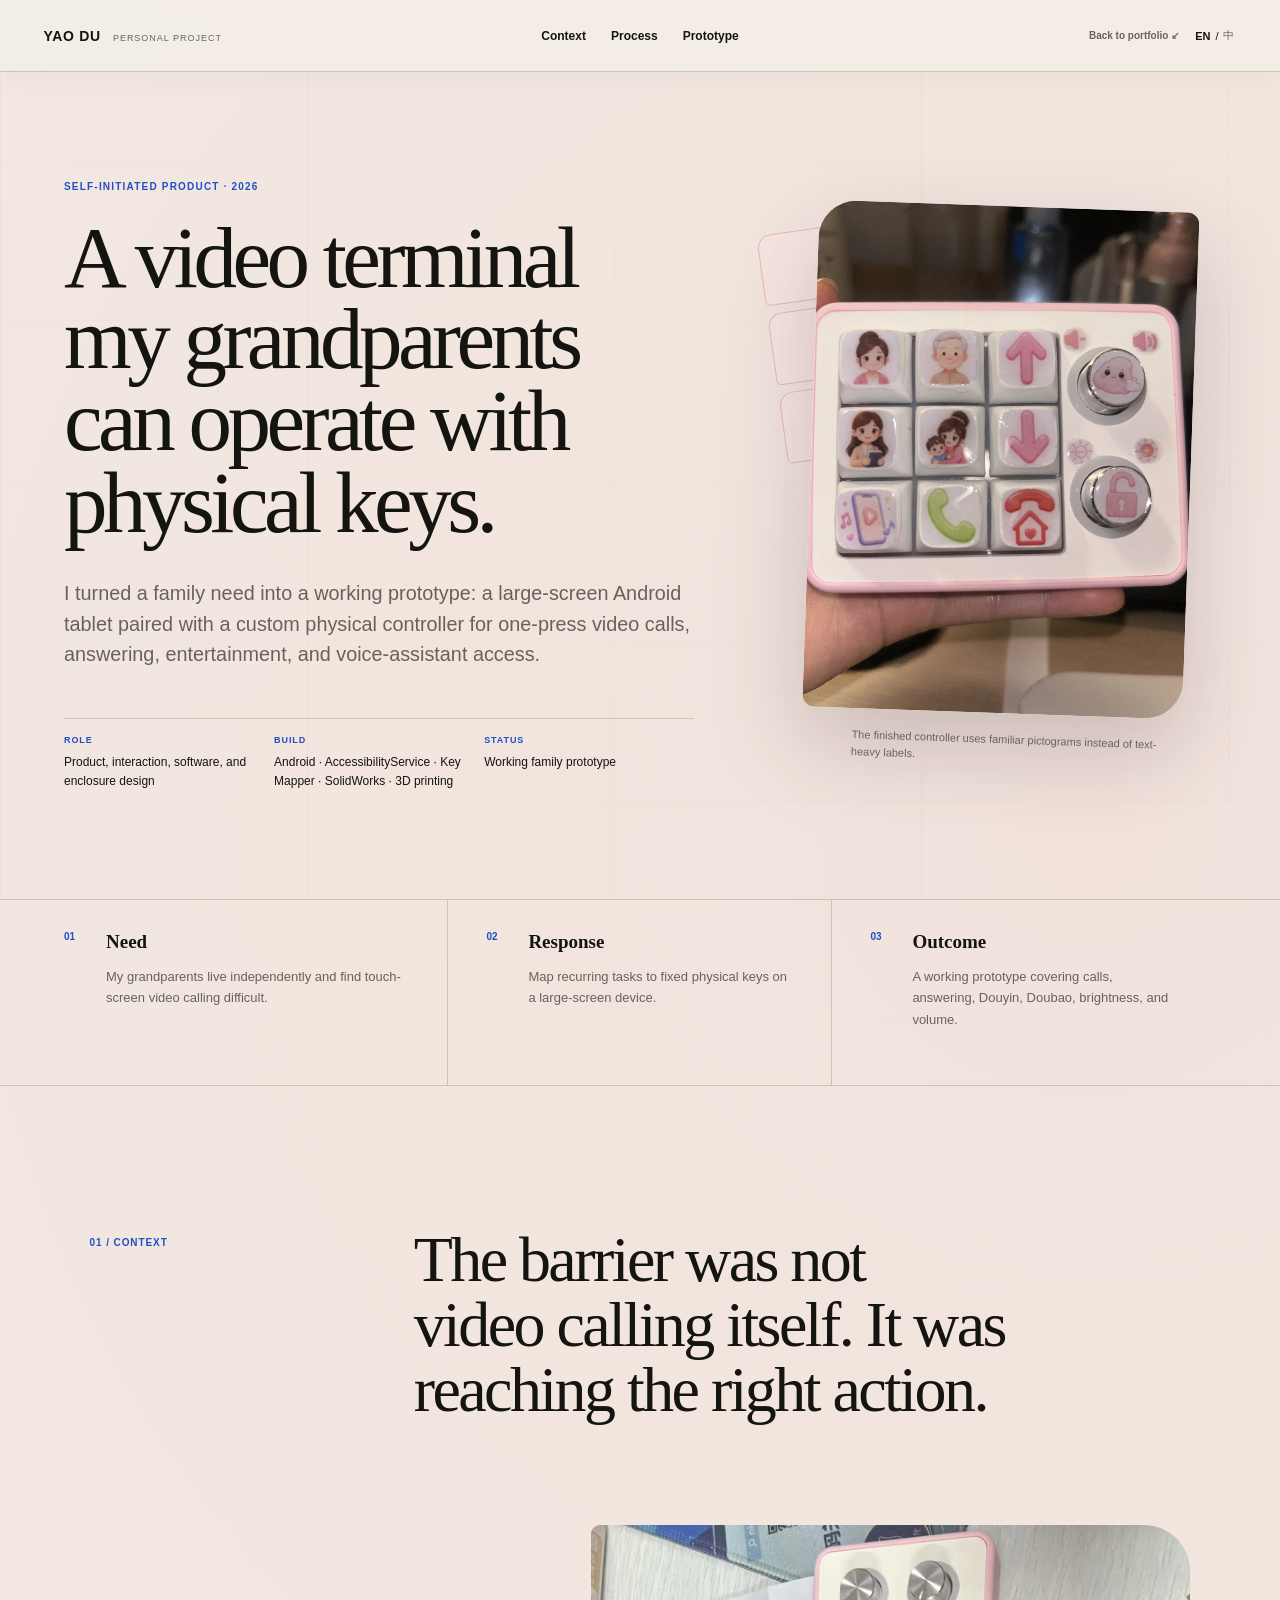
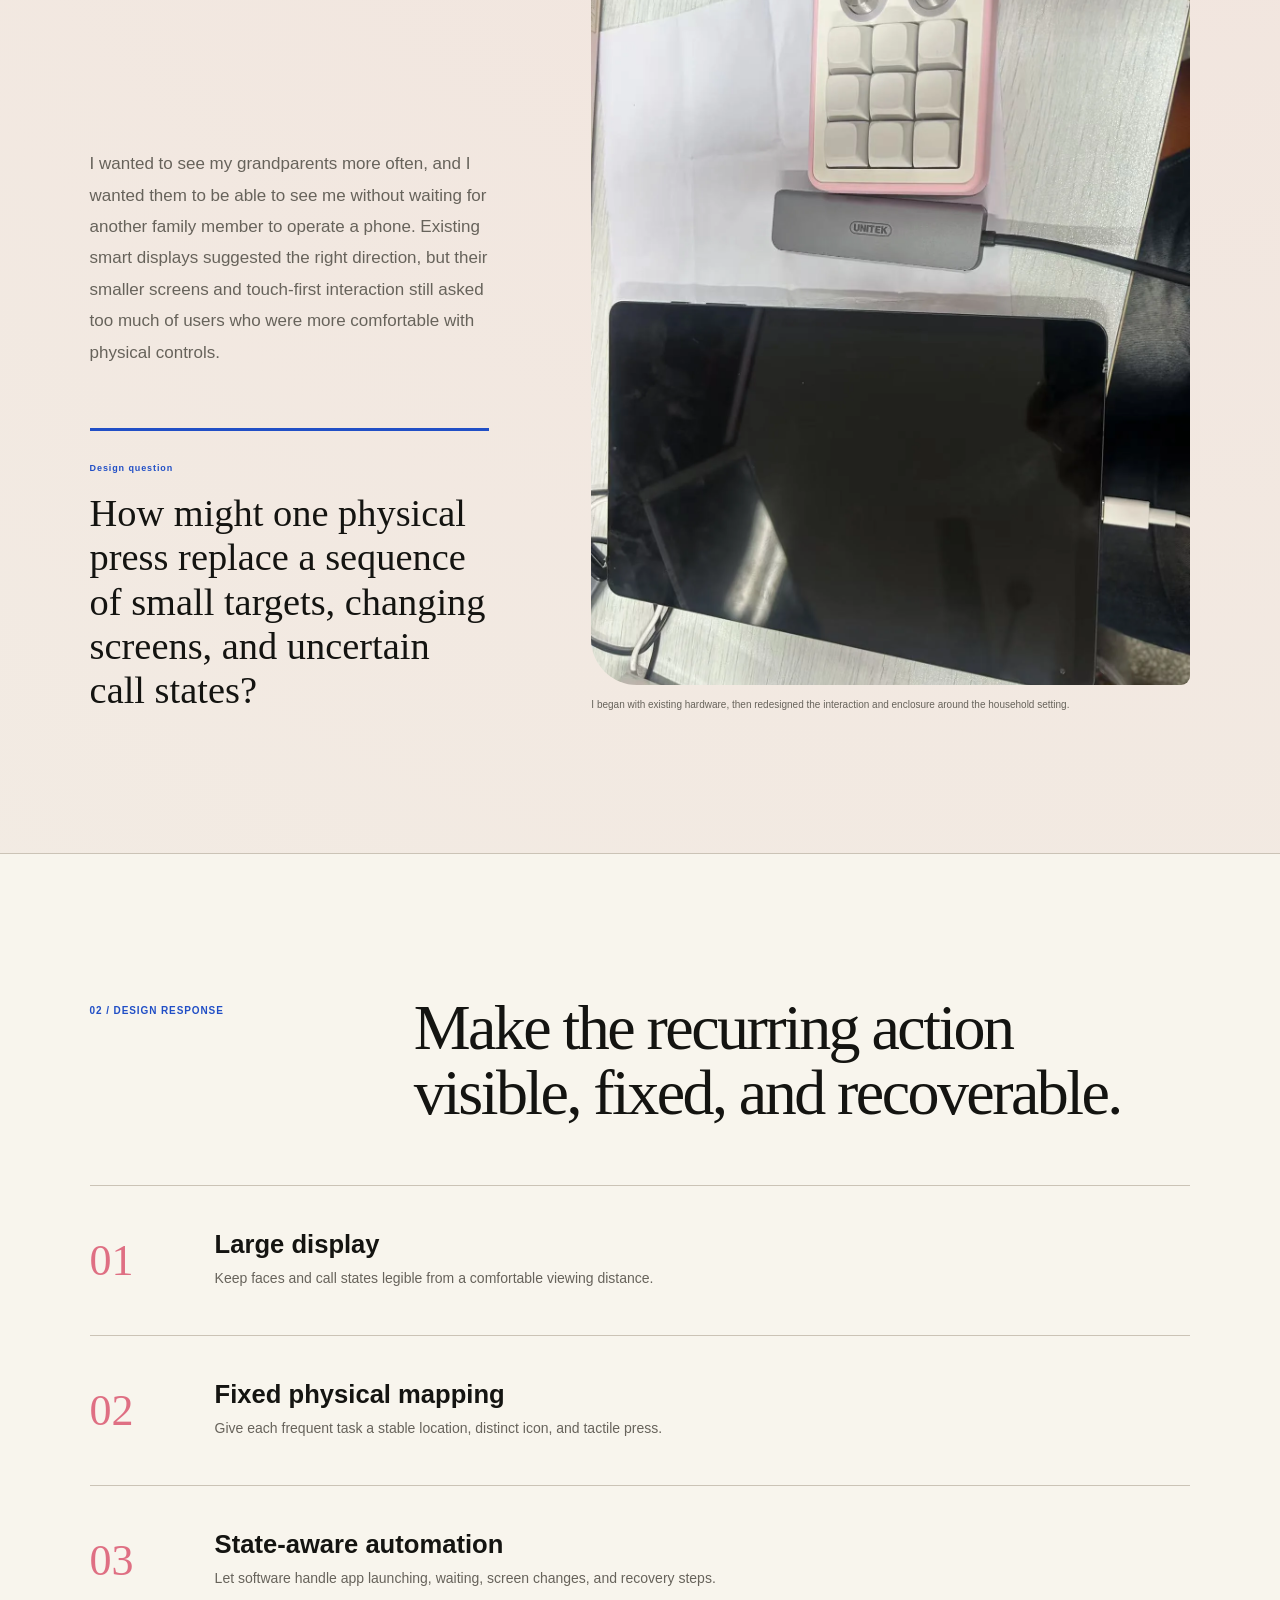
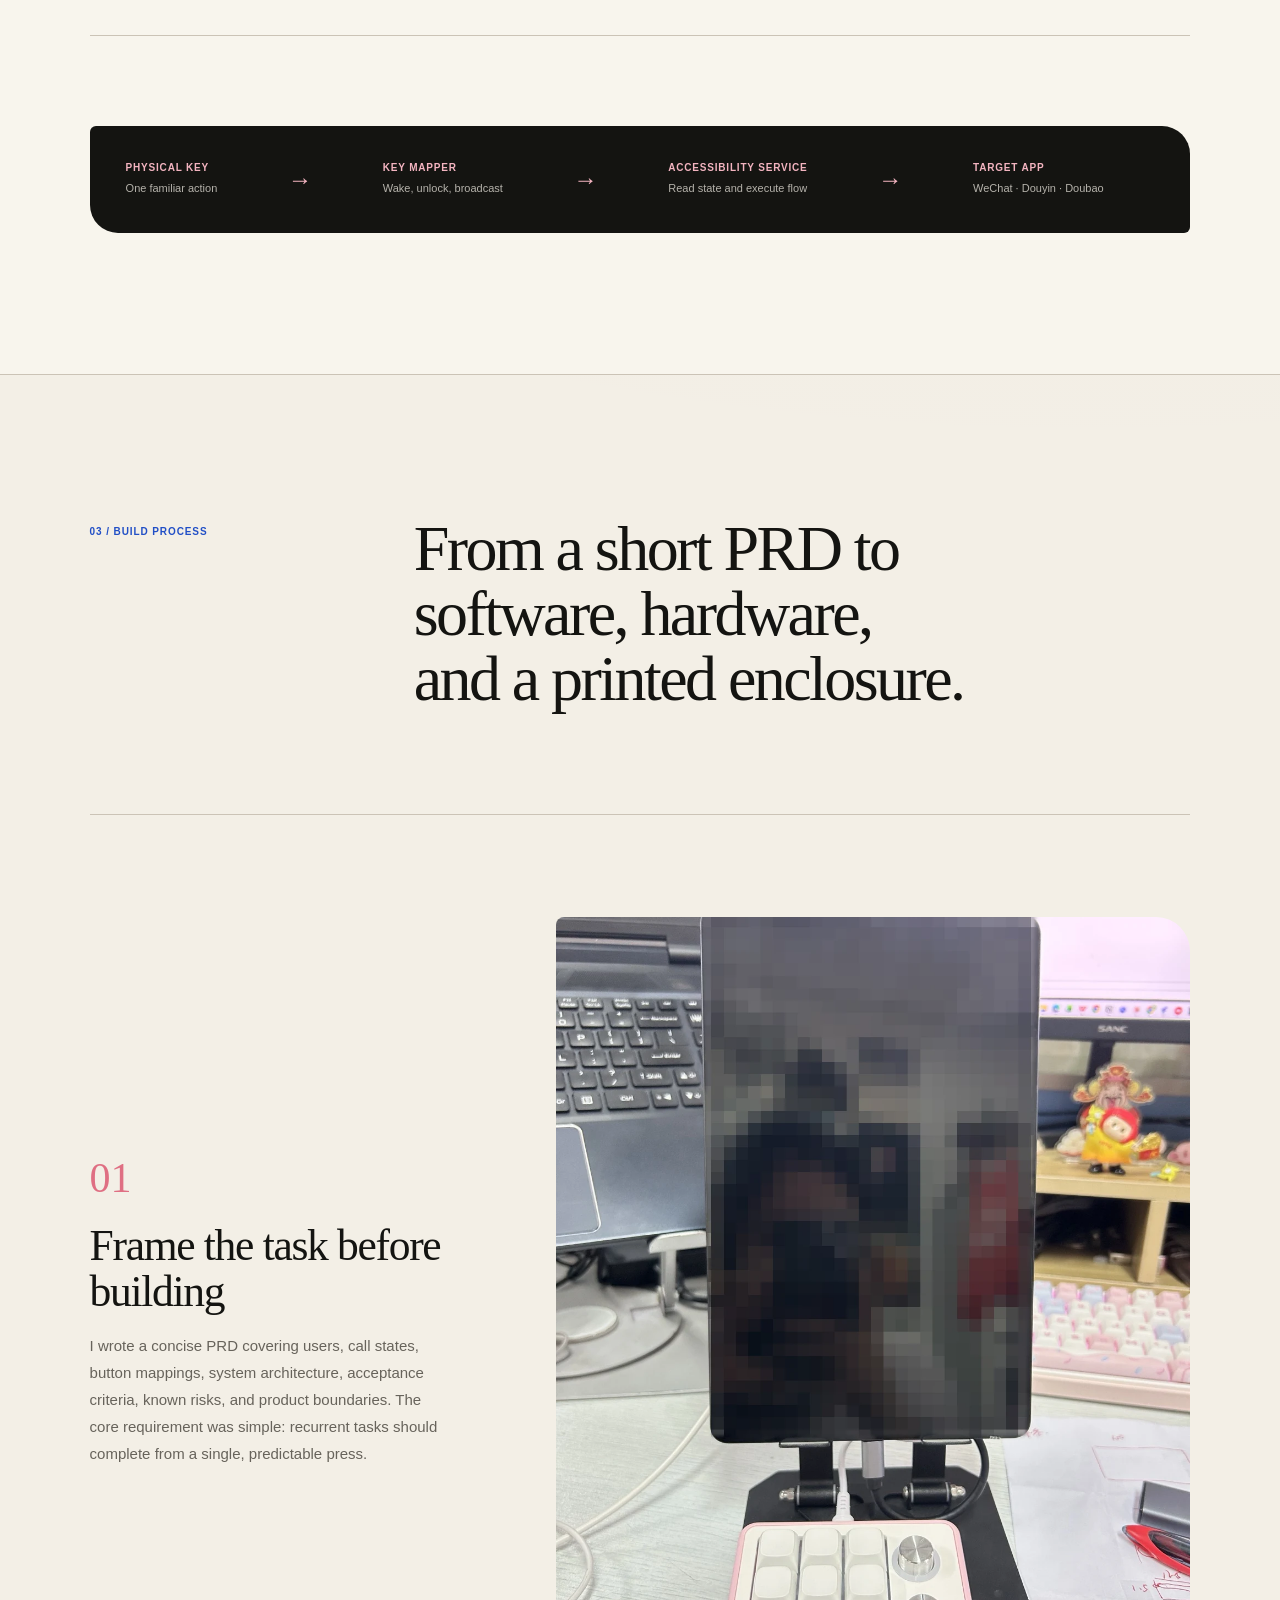
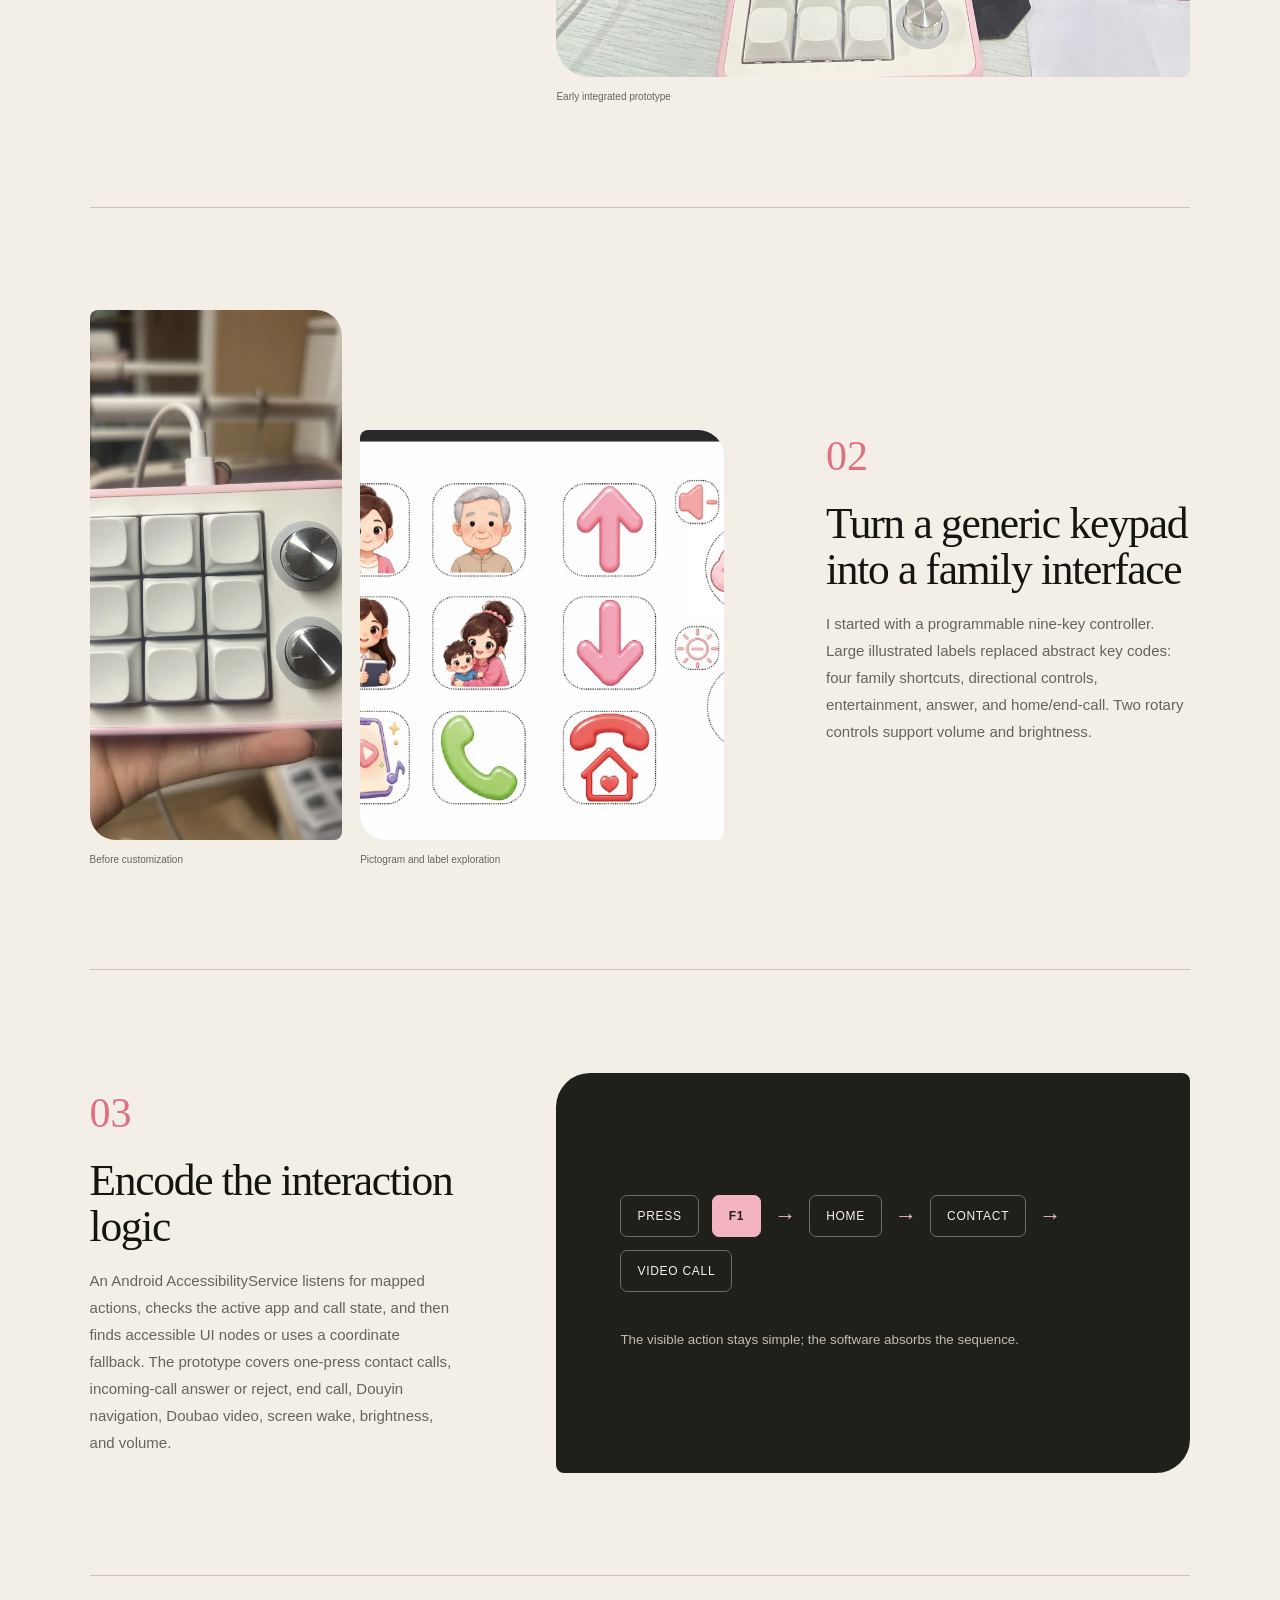
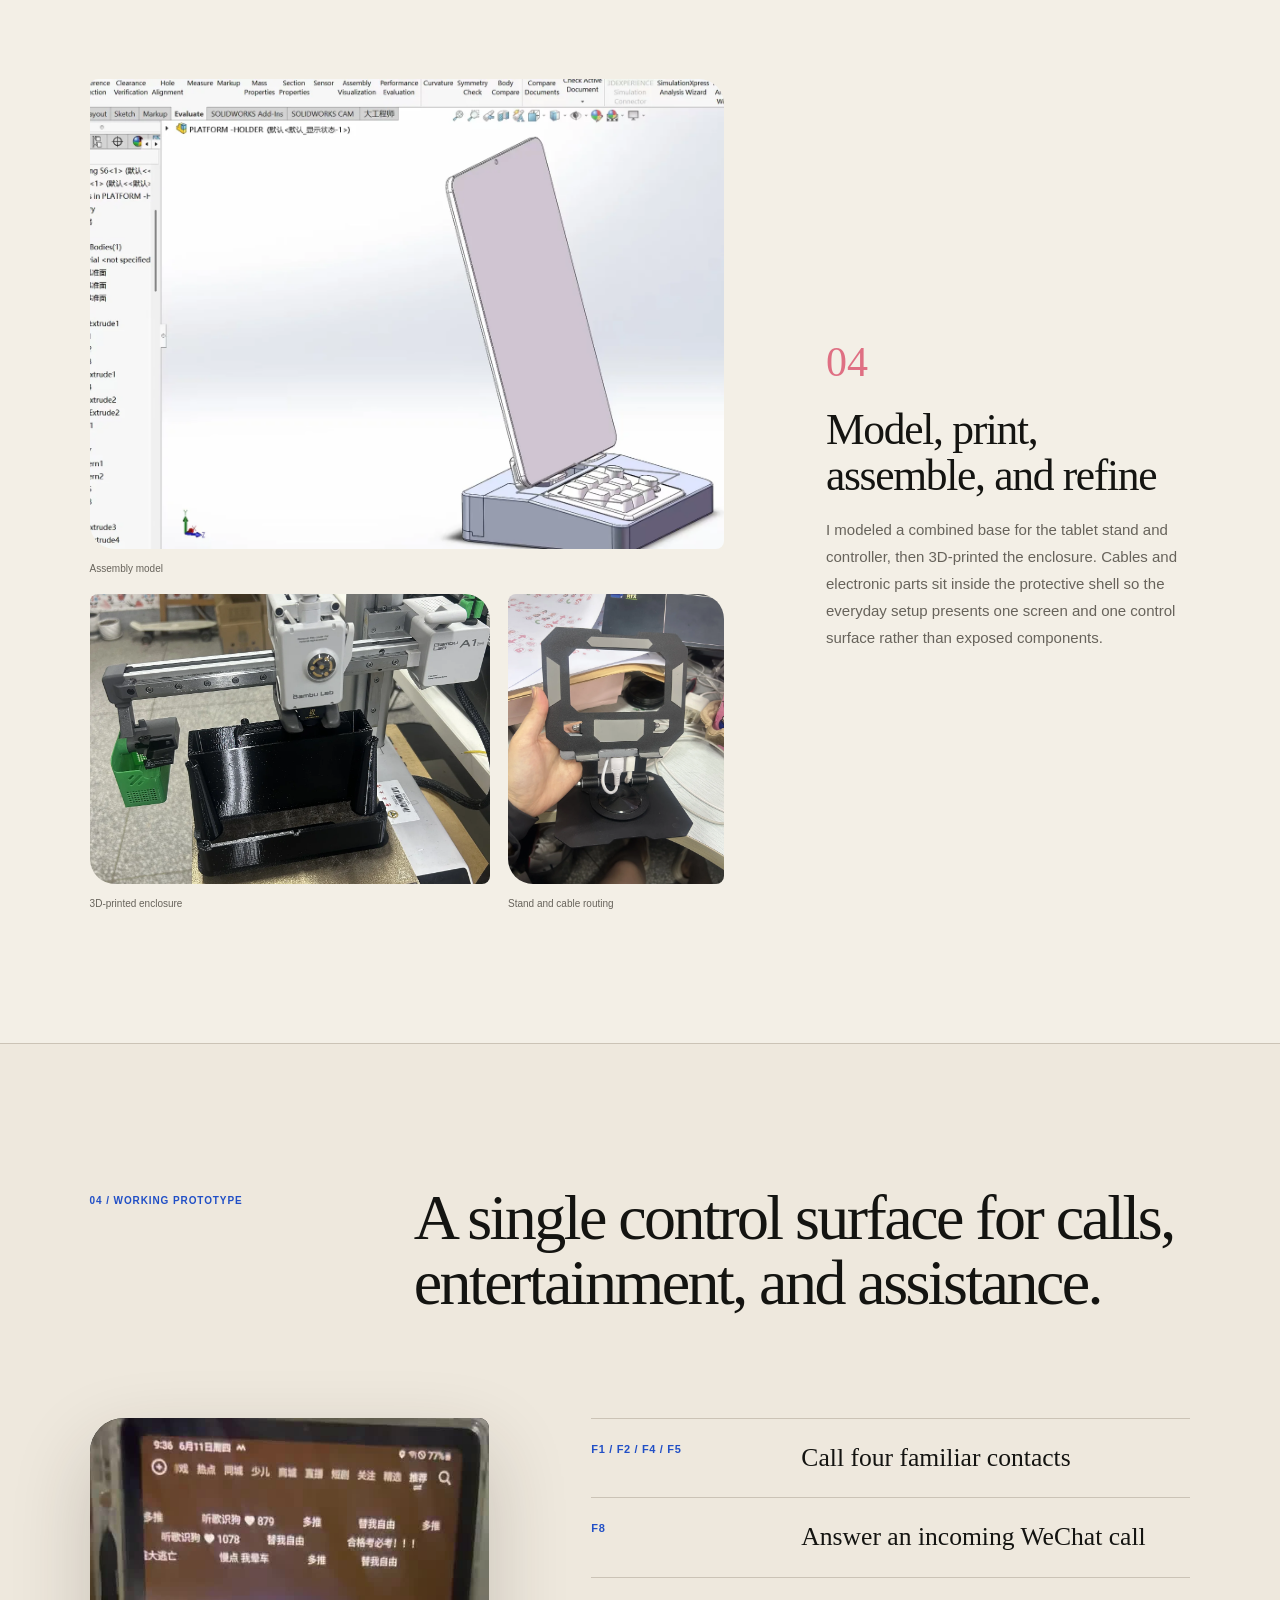
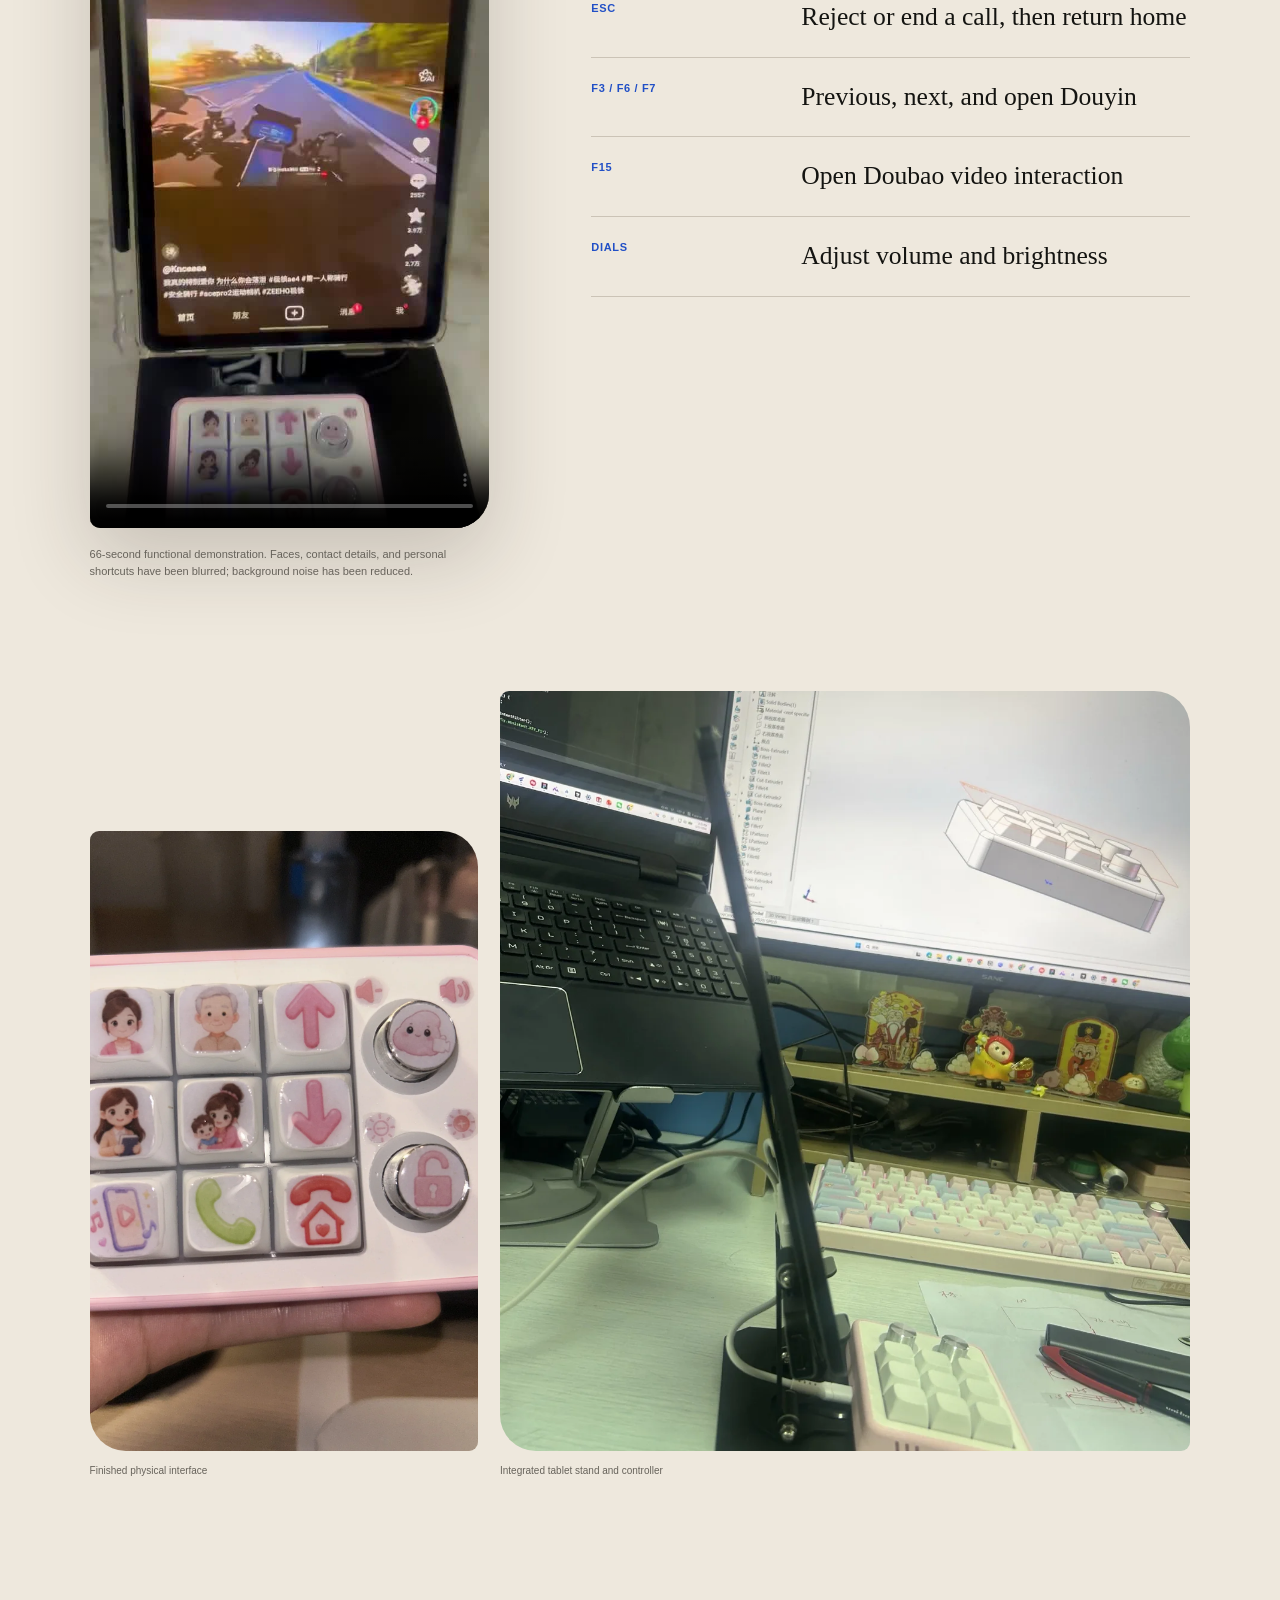
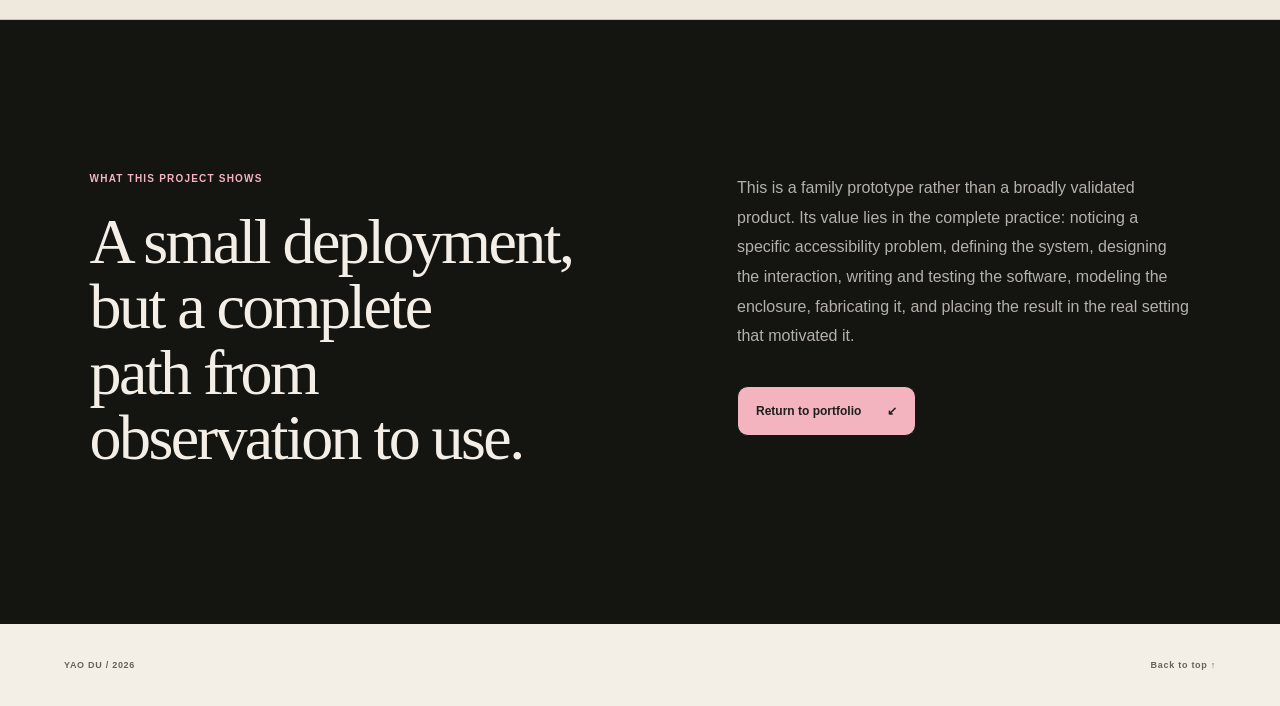
==== elderly-video-terminal.html @ 9cbd62ac "Add elderly video terminal case study" ====
<!doctype html>
<html lang="en">
<head>
  <meta charset="utf-8">
  <meta name="viewport" content="width=device-width, initial-scale=1">
  <meta name="description" content="A self-initiated physical-key video terminal designed and built by Yao Du for older adults.">
  <meta name="theme-color" content="#f3efe6">
  <script defer src="analytics.js?v=1"></script>
  <meta name="analytics-website-id" content="f46c14ad-83ae-48ab-83a8-8568a922c423">
  <title>Physical-key video terminal for older adults | Yao Du</title>
  <link rel="stylesheet" href="styles.css?v=pro8">
  <link rel="stylesheet" href="elderly-video-terminal.css?v=1">
</head>
<body class="project-page">
  <a class="skip-link" href="#project-main">Skip to content</a>
  <div class="scroll-progress" aria-hidden="true"><span></span></div>

  <header class="site-header project-header">
    <a class="wordmark" href="index.html#profile" aria-label="Return to Yao Du portfolio">
      <span>YAO DU</span>
      <small data-en="PERSONAL PROJECT" data-zh="个人项目">PERSONAL PROJECT</small>
    </a>
    <nav aria-label="Project navigation">
      <a href="#context"><span data-en="Context" data-zh="背景">Context</span></a>
      <a href="#process"><span data-en="Process" data-zh="过程">Process</span></a>
      <a href="#prototype"><span data-en="Prototype" data-zh="成品">Prototype</span></a>
    </nav>
    <div class="header-actions">
      <a class="project-back" href="index.html#profile"><span data-en="Back to portfolio" data-zh="返回主页">Back to portfolio</span> ↙</a>
      <button class="lang-toggle" type="button" aria-label="Switch language"><b>EN</b><span>/</span><em>中</em></button>
    </div>
  </header>

  <main id="project-main">
    <section class="project-hero" id="top">
      <div class="project-hero-copy">
        <p class="project-kicker"><span data-en="SELF-INITIATED PRODUCT · 2026" data-zh="个人自发产品项目 · 2026">SELF-INITIATED PRODUCT · 2026</span></p>
        <h1 data-en="A video terminal my grandparents can operate with physical keys." data-zh="一台让外公外婆用实体按键操作的视频通话终端。">A video terminal my grandparents can operate with physical keys.</h1>
        <p class="project-deck" data-en="I turned a family need into a working prototype: a large-screen Android tablet paired with a custom physical controller for one-press video calls, answering, entertainment, and voice-assistant access." data-zh="我把一个真实的家庭需求做成了可运行的原型：将大屏 Android 平板与自定义实体控制器结合，实现一键视频拨打、接听、娱乐与智能助手访问。">I turned a family need into a working prototype: a large-screen Android tablet paired with a custom physical controller for one-press video calls, answering, entertainment, and voice-assistant access.</p>
        <dl class="project-meta">
          <div><dt data-en="ROLE" data-zh="角色">ROLE</dt><dd data-en="Product, interaction, software, and enclosure design" data-zh="产品、交互、软件与结构设计">Product, interaction, software, and enclosure design</dd></div>
          <div><dt data-en="BUILD" data-zh="实现">BUILD</dt><dd data-en="Android · AccessibilityService · Key Mapper · SolidWorks · 3D printing" data-zh="Android · 无障碍服务 · Key Mapper · SolidWorks · 3D 打印">Android · AccessibilityService · Key Mapper · SolidWorks · 3D printing</dd></div>
          <div><dt data-en="STATUS" data-zh="状态">STATUS</dt><dd data-en="Working family prototype" data-zh="家庭场景可运行原型">Working family prototype</dd></div>
        </dl>
      </div>

      <div class="project-hero-media">
        <figure class="hero-product">
          <img src="assets/elderly-terminal/finished-controller.webp" alt="Finished physical controller with illustrated large buttons" fetchpriority="high">
          <figcaption><span data-en="The finished controller uses familiar pictograms instead of text-heavy labels." data-zh="成品控制器用熟悉的图形代替文字密集的标签。">The finished controller uses familiar pictograms instead of text-heavy labels.</span></figcaption>
        </figure>
        <div class="key-motif" aria-hidden="true"><i></i><i></i><i></i><i></i><i></i><i></i><i></i><i></i><i></i></div>
      </div>
    </section>

    <section class="project-summary" aria-label="Project summary">
      <div><span>01</span><b data-en="Need" data-zh="需求">Need</b><p data-en="My grandparents live independently and find touch-screen video calling difficult." data-zh="外公外婆独立居住，触屏视频通话对他们来说操作复杂。">My grandparents live independently and find touch-screen video calling difficult.</p></div>
      <div><span>02</span><b data-en="Response" data-zh="方案">Response</b><p data-en="Map recurring tasks to fixed physical keys on a large-screen device." data-zh="把高频任务映射到大屏设备旁的固定实体按键。">Map recurring tasks to fixed physical keys on a large-screen device.</p></div>
      <div><span>03</span><b data-en="Outcome" data-zh="结果">Outcome</b><p data-en="A working prototype covering calls, answering, Douyin, Doubao, brightness, and volume." data-zh="完成可用原型，支持拨打与接听、抖音、豆包、亮度和音量控制。">A working prototype covering calls, answering, Douyin, Doubao, brightness, and volume.</p></div>
    </section>

    <section class="project-section context-section" id="context">
      <header class="project-section-head">
        <p>01 / <span data-en="CONTEXT" data-zh="项目背景">CONTEXT</span></p>
        <h2 data-en="The barrier was not video calling itself. It was reaching the right action." data-zh="困难并不是视频通话本身，而是如何到达正确的操作。">The barrier was not video calling itself. It was reaching the right action.</h2>
      </header>
      <div class="context-grid">
        <div class="context-story">
          <p data-en="I wanted to see my grandparents more often, and I wanted them to be able to see me without waiting for another family member to operate a phone. Existing smart displays suggested the right direction, but their smaller screens and touch-first interaction still asked too much of users who were more comfortable with physical controls." data-zh="我希望能更常看到外公外婆，也希望他们不必等家人帮忙操作手机，就能主动和我视频。市面上的智能屏给了我方向，但屏幕尺寸和以触控为主的交互，仍然让习惯实体按键的老人承担了较高的操作成本。">I wanted to see my grandparents more often, and I wanted them to be able to see me without waiting for another family member to operate a phone. Existing smart displays suggested the right direction, but their smaller screens and touch-first interaction still asked too much of users who were more comfortable with physical controls.</p>
          <blockquote>
            <span data-en="Design question" data-zh="设计问题">Design question</span>
            <p data-en="How might one physical press replace a sequence of small targets, changing screens, and uncertain call states?" data-zh="如何让一次实体按压，替代一连串小目标、页面切换和不确定的通话状态？">How might one physical press replace a sequence of small targets, changing screens, and uncertain call states?</p>
          </blockquote>
        </div>
        <figure class="context-image">
          <img src="assets/elderly-terminal/early-reference.webp" alt="Early hardware reference used during the project">
          <figcaption><span data-en="I began with existing hardware, then redesigned the interaction and enclosure around the household setting." data-zh="我从现有硬件出发，再围绕家庭使用场景重新设计交互和外壳。">I began with existing hardware, then redesigned the interaction and enclosure around the household setting.</span></figcaption>
        </figure>
      </div>
    </section>

    <section class="project-section principles-section">
      <header class="project-section-head compact">
        <p>02 / <span data-en="DESIGN RESPONSE" data-zh="设计回应">DESIGN RESPONSE</span></p>
        <h2 data-en="Make the recurring action visible, fixed, and recoverable." data-zh="让高频操作可见、固定，并且能够恢复。">Make the recurring action visible, fixed, and recoverable.</h2>
      </header>
      <div class="principle-list">
        <article><span>01</span><div><h3 data-en="Large display" data-zh="大屏显示">Large display</h3><p data-en="Keep faces and call states legible from a comfortable viewing distance." data-zh="让人脸和通话状态在舒适观看距离下仍然清晰。">Keep faces and call states legible from a comfortable viewing distance.</p></div></article>
        <article><span>02</span><div><h3 data-en="Fixed physical mapping" data-zh="固定实体映射">Fixed physical mapping</h3><p data-en="Give each frequent task a stable location, distinct icon, and tactile press." data-zh="为每个高频任务设置稳定位置、清晰图标和可感知的按压反馈。">Give each frequent task a stable location, distinct icon, and tactile press.</p></div></article>
        <article><span>03</span><div><h3 data-en="State-aware automation" data-zh="状态感知自动化">State-aware automation</h3><p data-en="Let software handle app launching, waiting, screen changes, and recovery steps." data-zh="由软件处理应用启动、等待、页面切换和异常恢复。">Let software handle app launching, waiting, screen changes, and recovery steps.</p></div></article>
      </div>

      <div class="system-map" aria-label="System architecture">
        <div><b data-en="PHYSICAL KEY" data-zh="实体按键">PHYSICAL KEY</b><small data-en="One familiar action" data-zh="一个熟悉动作">One familiar action</small></div>
        <span>→</span>
        <div><b>KEY MAPPER</b><small data-en="Wake, unlock, broadcast" data-zh="唤醒、解锁、发送指令">Wake, unlock, broadcast</small></div>
        <span>→</span>
        <div><b>ACCESSIBILITY SERVICE</b><small data-en="Read state and execute flow" data-zh="识别状态并执行流程">Read state and execute flow</small></div>
        <span>→</span>
        <div><b data-en="TARGET APP" data-zh="目标应用">TARGET APP</b><small data-en="WeChat · Douyin · Doubao" data-zh="微信 · 抖音 · 豆包">WeChat · Douyin · Doubao</small></div>
      </div>
    </section>

    <section class="project-section process-section" id="process">
      <header class="project-section-head">
        <p>03 / <span data-en="BUILD PROCESS" data-zh="制作过程">BUILD PROCESS</span></p>
        <h2 data-en="From a short PRD to software, hardware, and a printed enclosure." data-zh="从简短 PRD，到软件、硬件与打印外壳。">From a short PRD to software, hardware, and a printed enclosure.</h2>
      </header>

      <article class="process-row">
        <div class="process-copy"><span>01</span><h3 data-en="Frame the task before building" data-zh="先定义任务，再开始制作">Frame the task before building</h3><p data-en="I wrote a concise PRD covering users, call states, button mappings, system architecture, acceptance criteria, known risks, and product boundaries. The core requirement was simple: recurrent tasks should complete from a single, predictable press." data-zh="我先写了一份简短 PRD，梳理用户、通话状态、按键映射、系统架构、验收标准、已知风险和产品边界。核心要求很简单：高频任务应当通过一次可预测的按压完成。">I wrote a concise PRD covering users, call states, button mappings, system architecture, acceptance criteria, known risks, and product boundaries. The core requirement was simple: recurrent tasks should complete from a single, predictable press.</p></div>
        <figure><img src="assets/elderly-terminal/prototype-front.webp" alt="Front view of the early hardware prototype" loading="lazy"><figcaption data-en="Early integrated prototype" data-zh="早期整合原型">Early integrated prototype</figcaption></figure>
      </article>

      <article class="process-row reverse">
        <div class="process-copy"><span>02</span><h3 data-en="Turn a generic keypad into a family interface" data-zh="把通用键盘变成家庭界面">Turn a generic keypad into a family interface</h3><p data-en="I started with a programmable nine-key controller. Large illustrated labels replaced abstract key codes: four family shortcuts, directional controls, entertainment, answer, and home/end-call. Two rotary controls support volume and brightness." data-zh="我从一个可编程九键控制器开始。大尺寸图形标签替代抽象键码：四个家人快捷入口、上下切换、娱乐、接听和回主页/挂断；两个旋钮用于音量与亮度。">I started with a programmable nine-key controller. Large illustrated labels replaced abstract key codes: four family shortcuts, directional controls, entertainment, answer, and home/end-call. Two rotary controls support volume and brightness.</p></div>
        <div class="image-pair">
          <figure><img src="assets/elderly-terminal/blank-controller.webp" alt="Unlabeled programmable keypad before customization" loading="lazy"><figcaption data-en="Before customization" data-zh="改造前">Before customization</figcaption></figure>
          <figure><img src="assets/elderly-terminal/button-icon-design.webp" alt="Illustrated button-label design sheet" loading="lazy"><figcaption data-en="Pictogram and label exploration" data-zh="图形与标签设计">Pictogram and label exploration</figcaption></figure>
        </div>
      </article>

      <article class="process-row">
        <div class="process-copy"><span>03</span><h3 data-en="Encode the interaction logic" data-zh="编写交互逻辑">Encode the interaction logic</h3><p data-en="An Android AccessibilityService listens for mapped actions, checks the active app and call state, and then finds accessible UI nodes or uses a coordinate fallback. The prototype covers one-press contact calls, incoming-call answer or reject, end call, Douyin navigation, Doubao video, screen wake, brightness, and volume." data-zh="Android 无障碍服务接收映射指令，判断当前应用和通话状态，再通过无障碍节点查找或坐标兜底完成操作。原型覆盖一键联系家人、来电接听或拒接、挂断、抖音切换、豆包视频、屏幕唤醒、亮度与音量控制。">An Android AccessibilityService listens for mapped actions, checks the active app and call state, and then finds accessible UI nodes or uses a coordinate fallback. The prototype covers one-press contact calls, incoming-call answer or reject, end call, Douyin navigation, Doubao video, screen wake, brightness, and volume.</p></div>
        <div class="logic-panel">
          <span>PRESS</span><b>F1</b><i>→</i><span>HOME</span><i>→</i><span data-en="CONTACT" data-zh="联系人">CONTACT</span><i>→</i><span data-en="VIDEO CALL" data-zh="视频通话">VIDEO CALL</span>
          <small data-en="The visible action stays simple; the software absorbs the sequence." data-zh="用户看到的动作保持简单，复杂步骤由软件承担。">The visible action stays simple; the software absorbs the sequence.</small>
        </div>
      </article>

      <article class="process-row reverse">
        <div class="process-copy"><span>04</span><h3 data-en="Model, print, assemble, and refine" data-zh="建模、打印、装配与优化">Model, print, assemble, and refine</h3><p data-en="I modeled a combined base for the tablet stand and controller, then 3D-printed the enclosure. Cables and electronic parts sit inside the protective shell so the everyday setup presents one screen and one control surface rather than exposed components." data-zh="我为平板支架和控制器建模了一体化底座，并通过 3D 打印制作外壳。线缆和电子元件收纳在保护壳内部，使日常使用时只面对一块屏幕和一个控制面板。">I modeled a combined base for the tablet stand and controller, then 3D-printed the enclosure. Cables and electronic parts sit inside the protective shell so the everyday setup presents one screen and one control surface rather than exposed components.</p></div>
        <div class="build-gallery">
          <figure><img src="assets/elderly-terminal/cad-assembly.webp" alt="SolidWorks assembly model for the terminal" loading="lazy"><figcaption data-en="Assembly model" data-zh="装配模型">Assembly model</figcaption></figure>
          <figure><img src="assets/elderly-terminal/printing-shell.webp" alt="3D printing the enclosure" loading="lazy"><figcaption data-en="3D-printed enclosure" data-zh="3D 打印外壳">3D-printed enclosure</figcaption></figure>
          <figure><img src="assets/elderly-terminal/stand-prototype.webp" alt="Physical stand and internal cable routing" loading="lazy"><figcaption data-en="Stand and cable routing" data-zh="支架与内部走线">Stand and cable routing</figcaption></figure>
        </div>
      </article>
    </section>

    <section class="project-section prototype-section" id="prototype">
      <header class="project-section-head">
        <p>04 / <span data-en="WORKING PROTOTYPE" data-zh="可运行原型">WORKING PROTOTYPE</span></p>
        <h2 data-en="A single control surface for calls, entertainment, and assistance." data-zh="用一块控制面板完成通话、娱乐与智能助手操作。">A single control surface for calls, entertainment, and assistance.</h2>
      </header>

      <div class="prototype-layout">
        <div class="video-frame">
          <video controls playsinline preload="metadata" poster="assets/elderly-terminal/demo-poster.jpg">
            <source src="assets/elderly-terminal/demo-privacy-safe.mp4" type="video/mp4">
          </video>
          <p data-en="66-second functional demonstration. Faces, contact details, and personal shortcuts have been blurred; background noise has been reduced." data-zh="66 秒功能演示。视频已对人脸、联系人信息和个人快捷入口做隐私处理，并降低环境杂音。">66-second functional demonstration. Faces, contact details, and personal shortcuts have been blurred; background noise has been reduced.</p>
        </div>

        <div class="function-list">
          <article><b>F1 / F2 / F4 / F5</b><p data-en="Call four familiar contacts" data-zh="一键拨打四位常用联系人">Call four familiar contacts</p></article>
          <article><b>F8</b><p data-en="Answer an incoming WeChat call" data-zh="接听微信视频来电">Answer an incoming WeChat call</p></article>
          <article><b>ESC</b><p data-en="Reject or end a call, then return home" data-zh="拒接或挂断，并返回主页">Reject or end a call, then return home</p></article>
          <article><b>F3 / F6 / F7</b><p data-en="Previous, next, and open Douyin" data-zh="抖音上一个、下一个与打开应用">Previous, next, and open Douyin</p></article>
          <article><b>F15</b><p data-en="Open Doubao video interaction" data-zh="打开豆包视频互动">Open Doubao video interaction</p></article>
          <article><b data-en="DIALS" data-zh="旋钮">DIALS</b><p data-en="Adjust volume and brightness" data-zh="调节音量与亮度">Adjust volume and brightness</p></article>
        </div>
      </div>

      <div class="final-grid">
        <figure><img src="assets/elderly-terminal/finished-controller.webp" alt="Completed customized physical controller" loading="lazy"><figcaption data-en="Finished physical interface" data-zh="完成后的实体交互面板">Finished physical interface</figcaption></figure>
        <figure><img src="assets/elderly-terminal/prototype-side.webp" alt="Side view of the assembled terminal prototype" loading="lazy"><figcaption data-en="Integrated tablet stand and controller" data-zh="平板支架与控制器整合结构">Integrated tablet stand and controller</figcaption></figure>
      </div>
    </section>

    <section class="project-reflection">
      <div>
        <p class="project-kicker"><span data-en="WHAT THIS PROJECT SHOWS" data-zh="这个项目体现了什么">WHAT THIS PROJECT SHOWS</span></p>
        <h2 data-en="A small deployment, but a complete path from observation to use." data-zh="使用范围不大，但完整走过了从观察到落地的路径。">A small deployment, but a complete path from observation to use.</h2>
      </div>
      <div>
        <p data-en="This is a family prototype rather than a broadly validated product. Its value lies in the complete practice: noticing a specific accessibility problem, defining the system, designing the interaction, writing and testing the software, modeling the enclosure, fabricating it, and placing the result in the real setting that motivated it." data-zh="这是一个家庭场景原型，并非经过大规模验证的产品。它的价值在于完整实践：发现具体的适老化问题，定义系统，设计交互，编写与测试软件，完成结构建模与制作，并把成品真正放回最初产生需求的场景中。">This is a family prototype rather than a broadly validated product. Its value lies in the complete practice: noticing a specific accessibility problem, defining the system, designing the interaction, writing and testing the software, modeling the enclosure, fabricating it, and placing the result in the real setting that motivated it.</p>
        <a class="button primary" href="index.html#profile"><span data-en="Return to portfolio" data-zh="返回个人网站">Return to portfolio</span><b>↙</b></a>
      </div>
    </section>
  </main>

  <footer class="project-footer"><span>YAO DU / 2026</span><a href="#top"><span data-en="Back to top" data-zh="返回顶部">Back to top</span> ↑</a></footer>
  <script src="elderly-video-terminal.js?v=1"></script>
</body>
</html>
---- styles.css ----
:root {
  color-scheme: light dark;
  --bg: #f3efe6;
  --surface: #fbf8f1;
  --surface-2: #e9e2d5;
  --ink: #141411;
  --muted: #67635b;
  --accent: #214fc6;
  --accent-2: #df5a3e;
  --accent-soft: #dfe6f7;
  --line: #cbc3b6;
  --button-bg: #141411;
  --button-ink: #fffdf7;
  --shadow: 0 24px 70px rgba(35, 31, 24, .12);
  --radius: 11px;
  --sans: "Segoe UI Variable Display", "Aptos Display", "Segoe UI", Helvetica, Arial, sans-serif;
  --display: Iowan Old Style, Baskerville, "Times New Roman", serif;
}

@media (prefers-color-scheme: dark) {
  :root {
    --bg: #171713;
    --surface: #20201b;
    --surface-2: #292820;
    --ink: #f2eee5;
    --muted: #b1aa9d;
    --accent: #89a6ff;
    --accent-2: #ff7a5d;
    --accent-soft: #26355d;
    --line: #454238;
    --button-bg: #f2eee5;
    --button-ink: #171713;
    --shadow: 0 24px 70px rgba(0, 0, 0, .34);
  }
}

* { box-sizing: border-box; }
html { scroll-behavior: smooth; }
body {
  margin: 0;
  color: var(--ink);
  background: var(--bg);
  font-family: var(--sans);
  -webkit-font-smoothing: antialiased;
  background-image: radial-gradient(circle at 10% 10%, color-mix(in srgb, var(--accent) 5%, transparent) 0, transparent 30%);
}
body.modal-open { overflow: hidden; }
button, a { font: inherit; }
button { color: inherit; }
a { color: inherit; text-decoration: none; }
img { display: block; max-width: 100%; }
::selection { color: var(--button-ink); background: var(--accent); }

:where(a, button):focus-visible { outline: 2px solid var(--accent); outline-offset: 4px; }
.scroll-progress { position: fixed; inset: 0 0 auto; z-index: 500; height: 3px; pointer-events: none; }
.scroll-progress span { display: block; width: 100%; height: 100%; background: var(--accent); transform: scaleX(0); transform-origin: left; }

.skip-link {
  position: fixed;
  left: 16px;
  top: -80px;
  z-index: 1000;
  padding: 12px 18px;
  color: var(--button-ink);
  background: var(--button-bg);
  border-radius: var(--radius);
  transition: top .2s ease;
}
.skip-link:focus { top: 16px; }

.site-header {
  position: sticky;
  top: 0;
  z-index: 100;
  min-height: 72px;
  padding: 0 clamp(20px, 3.4vw, 54px);
  display: grid;
  grid-template-columns: 1fr auto 1fr;
  align-items: center;
  gap: 26px;
  border-bottom: 1px solid var(--line);
  background: color-mix(in srgb, var(--bg) 88%, transparent);
  backdrop-filter: blur(18px);
}
.wordmark { display: flex; align-items: baseline; gap: 12px; width: fit-content; }
.wordmark span { font-size: 14px; font-weight: 850; letter-spacing: .05em; }
.wordmark small { color: var(--muted); font-size: 9px; letter-spacing: .11em; }
.site-header nav { display: flex; align-items: center; gap: 25px; white-space: nowrap; font-size: 12px; font-weight: 650; }
.site-header nav a { position: relative; padding: 27px 0; }
.site-header nav a::after {
  content: "";
  position: absolute;
  left: 0;
  right: 100%;
  bottom: 20px;
  height: 2px;
  background: var(--accent);
  transition: right .24s ease;
}
.site-header nav a:hover::after,
.site-header nav a:focus-visible::after,
.site-header nav a.is-active::after { right: 0; }
.header-actions { justify-self: end; display: flex; align-items: center; gap: 14px; }
.lang-toggle { display: flex; gap: 5px; align-items: center; padding: 8px 2px; border: 0; background: transparent; cursor: pointer; font-size: 11px; }
.lang-toggle em { color: var(--muted); font-style: normal; }
.lang-toggle.is-zh b { color: var(--muted); font-weight: 400; }
.lang-toggle.is-zh em { color: var(--ink); font-weight: 850; }
.header-cv {
  padding: 10px 15px;
  border-radius: var(--radius);
  color: var(--button-ink);
  background: var(--button-bg);
  font-size: 11px;
  font-weight: 800;
  letter-spacing: .04em;
}

.hero {
  min-height: calc(100dvh - 72px);
  padding: clamp(46px, 6vw, 82px) clamp(20px, 5vw, 78px);
  display: grid;
  grid-template-columns: minmax(0, 1.25fr) minmax(320px, .55fr);
  align-items: center;
  gap: clamp(42px, 8vw, 120px);
  overflow: hidden;
  position: relative;
}
.hero::before { content: none; }
.hero-copy { min-width: 0; max-width: 940px; }
.eyebrow { margin: 0 0 22px; color: var(--accent); font-size: 10px; font-weight: 850; letter-spacing: .14em; }
.hero h1 {
  margin: 0;
  max-width: 900px;
  font-size: clamp(50px, 5.8vw, 88px);
  line-height: .93;
  letter-spacing: -.058em;
  font-family: var(--display);
  font-weight: 600;
}
.hero-intro { max-width: 650px; margin: 28px 0 0; color: var(--muted); font-size: clamp(16px, 1.25vw, 20px); line-height: 1.55; }
.hero-actions { display: flex; flex-wrap: wrap; gap: 11px; margin-top: 34px; }
.button {
  min-height: 50px;
  padding: 0 18px;
  display: inline-flex;
  align-items: center;
  justify-content: space-between;
  gap: 26px;
  border: 1px solid var(--ink);
  border-radius: var(--radius);
  font-size: 12px;
  font-weight: 800;
  white-space: nowrap;
  transition: transform .22s ease, background .22s ease, color .22s ease, border-color .22s ease;
}
.button:hover, .button:focus-visible { transform: translateY(-3px); outline: none; }
.button:active { transform: translateY(1px) scale(.99); }
.button.primary { color: var(--button-ink); background: var(--button-bg); }
.button.primary:hover, .button.primary:focus-visible { color: var(--button-ink); background: var(--accent); border-color: var(--accent); }
.button.secondary { background: transparent; }
.button.secondary:hover, .button.secondary:focus-visible { background: var(--surface); }

.identity-card {
  width: min(100%, 400px);
  justify-self: end;
  overflow: hidden;
  border: 1px solid var(--line);
  border-radius: var(--radius);
  background: var(--surface);
  box-shadow: var(--shadow);
  transform: rotate(.55deg);
}
.portrait-wrap { height: min(46vh, 450px); min-height: 310px; overflow: hidden; background: var(--surface-2); }
.portrait-wrap img { width: 100%; height: 100%; object-fit: cover; object-position: center 27%; }
.identity-copy { padding: 24px 25px 27px; border-top: 1px solid var(--line); }
.identity-copy > p { margin: 0 0 10px; color: var(--accent); font-size: 11px; font-weight: 850; letter-spacing: .08em; }
.identity-copy h2 { margin: 0; max-width: 340px; font-size: 24px; line-height: 1.14; font-weight: 720; }
.identity-copy dl { margin: 22px 0 0; display: grid; gap: 11px; }
.identity-copy dl div { display: grid; grid-template-columns: 74px 1fr; gap: 10px; align-items: baseline; }
.identity-copy dt { color: var(--muted); font-size: 10px; font-weight: 850; letter-spacing: .1em; }
.identity-copy dd { margin: 0; font-size: 13px; line-height: 1.45; font-weight: 650; }

.story-section,
.work-section,
.profile-section,
.contact-section { padding: clamp(88px, 9vw, 136px) clamp(20px, 5vw, 78px); }

.section-heading { max-width: 1480px; margin: 0 auto clamp(42px, 5vw, 72px); }
.section-heading h2,
.contact-section h2 {
  margin: 0;
  max-width: 920px;
  font-size: clamp(42px, 5vw, 78px);
  line-height: .98;
  letter-spacing: -.048em;
  font-family: var(--display);
  font-weight: 600;
}
.section-heading > p { max-width: 760px; margin: 20px 0 0; color: var(--muted); font-size: 17px; line-height: 1.72; }

.story-section { border-top: 1px solid var(--line); }
.story-layout { max-width: 1480px; margin: auto; display: grid; grid-template-columns: minmax(0, 1.12fr) minmax(360px, .72fr); gap: clamp(34px, 6vw, 88px); align-items: start; }
.story-figure {
  position: sticky;
  top: 104px;
  margin: 0;
  overflow: hidden;
  border: 1px solid var(--line);
  border-radius: var(--radius);
  background: #f7f6f0;
  box-shadow: var(--shadow);
}
.story-figure img { width: 100%; height: auto; object-fit: contain; }
.story-figure figcaption { padding: 14px 17px; border-top: 1px solid var(--line); color: var(--muted); background: var(--surface); font-size: 12px; line-height: 1.5; }
.story-steps { border-top: 1px solid var(--line); }
.story-steps button {
  width: 100%;
  padding: 24px 4px;
  display: grid;
  grid-template-columns: 95px 1fr;
  gap: 9px 20px;
  border: 0;
  border-bottom: 1px solid var(--line);
  background: transparent;
  text-align: left;
  cursor: pointer;
  transition: padding-left .22s ease, color .22s ease, background .22s ease;
}
.story-steps button:hover, .story-steps button:focus-visible { padding-left: 14px; color: var(--accent); background: var(--accent-soft); outline: none; }
.story-steps button:active { transform: translateY(1px); }
.story-steps span { grid-row: 1 / span 2; color: var(--accent); font-size: 12px; font-weight: 850; text-transform: uppercase; letter-spacing: .05em; }
.story-steps strong { font-size: clamp(21px, 2vw, 30px); line-height: 1.12; letter-spacing: -.02em; }
.story-steps small { color: var(--muted); font-size: 12px; line-height: 1.45; }

.work-section { border-top: 1px solid var(--line); }
.case-grid { max-width: 1480px; margin: auto; display: grid; grid-template-columns: repeat(12, 1fr); gap: 18px; }
.case-card {
  appearance: none;
  min-width: 0;
  padding: 0;
  display: grid;
  overflow: hidden;
  border: 1px solid var(--line);
  border-radius: var(--radius);
  background: var(--surface);
  text-align: left;
  cursor: pointer;
  box-shadow: 0 0 0 rgba(19,33,27,0);
  transition: transform .28s ease, box-shadow .28s ease, border-color .28s ease;
}
.case-card:hover, .case-card:focus-visible { transform: translateY(-6px); border-color: var(--accent); box-shadow: var(--shadow); outline: none; }
.case-card:active { transform: translateY(1px) scale(.995); }
.case-card figure { margin: 0; overflow: hidden; border-bottom: 1px solid var(--line); background: #f6f7f5; }
.case-card img { width: 100%; height: 100%; object-fit: cover; transition: transform .45s cubic-bezier(.16,1,.3,1); }
.case-card:hover img, .case-card:focus-visible img { transform: scale(1.025); }
.feature-card { grid-column: span 7; grid-template-rows: 390px auto; }
.thesis-card { grid-column: span 5; grid-template-rows: 390px auto; }
.hcii-card { grid-column: 3 / span 10; grid-template-columns: 1.18fr .82fr; min-height: 330px; }
.feature-card img, .thesis-card img { object-fit: contain; padding: 22px; background: #f7f6f0; }
.hcii-card figure { border-bottom: 0; border-right: 1px solid var(--line); }
.case-card-copy { min-height: 225px; padding: 27px 29px 29px; display: flex; flex-direction: column; align-items: flex-start; }
.case-card-copy > p { margin: 0 0 15px; color: var(--accent); font-size: 10.5px; font-weight: 850; letter-spacing: .07em; }
.case-card-copy h3 { margin: 0; font-size: clamp(28px, 2.7vw, 43px); line-height: 1; letter-spacing: -.035em; }
.case-card-copy h3 { font-family: var(--display); font-weight: 600; }
.case-card-copy > span { max-width: 540px; margin-top: 16px; color: var(--muted); font-size: 14.5px; line-height: 1.62; }
.case-card-copy b { margin-top: auto; padding-top: 24px; color: var(--accent); font-size: 11.5px; }

.research-archive { max-width: 1480px; margin: 74px auto 0; border-top: 1px solid var(--line); }
.research-archive > p { margin: 0; padding: 18px 0 28px; font-size: 13px; font-weight: 760; }
.research-archive button {
  width: 100%;
  padding: 18px 4px;
  display: grid;
  grid-template-columns: 110px 1.5fr 1fr 24px;
  gap: 18px;
  align-items: center;
  border: 0;
  border-bottom: 1px solid var(--line);
  background: transparent;
  text-align: left;
  cursor: pointer;
  transition: padding-left .2s ease, color .2s ease, background .2s ease;
}
.research-archive button:hover, .research-archive button:focus-visible { padding-left: 14px; color: var(--accent); background: var(--accent-soft); outline: none; }
.research-archive button:active { transform: translateY(1px); }
.research-archive button span { font-size: 11.5px; font-weight: 800; }
.research-archive button strong { font-size: 18px; line-height: 1.25; }
.research-archive button em { color: var(--muted); font-size: 11.5px; font-style: normal; }

.profile-section { border-top: 1px solid var(--line); }
.profile-grid { max-width: 1480px; margin: auto; display: grid; grid-template-columns: repeat(12, 1fr); gap: 18px; }
.profile-block { padding: 29px; border: 1px solid var(--line); border-radius: var(--radius); background: var(--surface); }
.profile-block { position: relative; overflow: hidden; }
.profile-block::before { content: ""; position: absolute; inset: 0 auto 0 0; width: 3px; background: var(--accent); opacity: 0; transition: opacity .2s ease; }
.profile-block:hover::before { opacity: 1; }
.profile-block h3 { margin: 0 0 25px; font-size: 20px; letter-spacing: -.01em; }
.education-block, .methods-block, .earlier-work-block { grid-column: span 5; }
.publications-block, .recognition-block, .service-block { grid-column: span 7; }
.timeline-item { display: grid; grid-template-columns: 92px 1fr; gap: 18px; padding: 18px 0; border-top: 1px solid var(--line); }
.timeline-item time { color: var(--accent); font-size: 11px; font-weight: 850; }
.timeline-item strong { font-size: 19px; }
.timeline-item p { margin: 5px 0; font-size: 13px; font-weight: 650; }
.timeline-item small { display: block; max-width: 560px; color: var(--muted); font-size: 13px; line-height: 1.6; }
.publications-block ol { padding: 0; margin: 0; list-style: none; }
.publications-block li { display: grid; grid-template-columns: 90px 1fr; gap: 18px; padding: 17px 0; border-top: 1px solid var(--line); }
.publications-block li > span { color: var(--accent); font-size: 10px; font-weight: 850; letter-spacing: .04em; }
.publications-block li p { margin: 0; color: var(--muted); font-size: 13px; line-height: 1.6; }
.publications-block li strong { color: var(--ink); font-size: 16.5px; line-height: 1.3; }
.skill-groups { display: grid; gap: 0; border-top: 1px solid var(--line); }
.skill-groups p, .language-note { margin: 0; padding: 15px 0; display: grid; grid-template-columns: 84px 1fr; gap: 14px; border-bottom: 1px solid var(--line); font-size: 13px; line-height: 1.6; }
.skill-groups b, .language-note b { color: var(--accent); }
.skill-groups span, .language-note span { color: var(--muted); }
.recognition-block ul { margin: 0; padding: 0; display: grid; grid-template-columns: 1fr 1fr; gap: 11px 22px; list-style: none; }
.recognition-block li { padding: 14px 0; border-top: 1px solid var(--line); font-size: 13px; line-height: 1.5; }
.inline-report-button {
  margin-top: 24px;
  padding: 12px 14px;
  border: 1px solid var(--ink);
  border-radius: var(--radius);
  color: var(--button-ink);
  background: var(--button-bg);
  font-size: 10px;
  font-weight: 800;
  cursor: pointer;
}
.inline-report-button:hover, .inline-report-button:focus-visible { background: var(--accent); border-color: var(--accent); outline: none; }
.inline-report-button:active { transform: translateY(1px); }
.service-block p { margin: 0; max-width: 680px; color: var(--muted); font-size: 14px; line-height: 1.7; }
.service-block .personal-note { margin-top: 25px; padding-top: 18px; display: grid; grid-template-columns: 105px 1fr; gap: 14px; border-top: 1px solid var(--line); }
.personal-note b { color: var(--accent); font-size: 10px; }
.personal-note span { font-size: 13px; }
.personal-project-link { position: relative; margin-top: 18px; padding: 22px 54px 22px 20px; display: grid; gap: 7px; border: 1px solid var(--line); border-radius: 8px 22px 8px 22px; background: color-mix(in srgb, var(--surface) 78%, transparent); transition: transform .22s ease, border-color .22s ease, background .22s ease; }
.personal-project-link > span { color: var(--accent); font-size: 9px; font-weight: 850; letter-spacing: .09em; }
.personal-project-link strong { font-family: var(--display); font-size: clamp(20px, 2.1vw, 29px); font-weight: 600; line-height: 1.15; }
.personal-project-link small { max-width: 610px; color: var(--muted); font-size: 12px; line-height: 1.6; }
.personal-project-link > b { position: absolute; top: 22px; right: 22px; color: var(--accent); font-size: 18px; }
.personal-project-link:hover, .personal-project-link:focus-visible { transform: translateY(-2px); border-color: var(--accent); background: var(--accent-soft); }
.personal-project-link:active { transform: translateY(0); }
.profile-cv { margin: 34px auto 0; width: fit-content; }

.contact-section { min-height: 52dvh; display: flex; flex-direction: column; border-top: 1px solid var(--line); }
.contact-section h2 { max-width: 1080px; margin: auto 0 42px; }
.contact-section > a { width: 100%; padding: 24px 0; display: flex; justify-content: space-between; border-top: 1px solid var(--line); border-bottom: 1px solid var(--line); color: var(--accent); font-size: clamp(23px, 3vw, 42px); font-weight: 730; }
.footer-line { margin-top: auto; padding-top: 70px; display: flex; justify-content: space-between; color: var(--muted); font-size: 9px; font-weight: 800; letter-spacing: .08em; }

.case-overlay { position: fixed; inset: 0; z-index: 300; padding: 2.2vw; display: none; place-items: center; background: rgba(8, 15, 11, .76); backdrop-filter: blur(14px); }
.case-overlay.is-open { display: grid; }
.case-modal { width: min(1450px, 100%); height: min(93dvh, 1050px); overflow-y: auto; overscroll-behavior: contain; color: var(--ink); background: var(--bg); border-radius: var(--radius); box-shadow: 0 30px 120px rgba(4, 10, 7, .42); }
.case-modal { --modal-pointer-x: 50%; --modal-pointer-y: 18%; position: relative; isolation: isolate; }
.modal-cursor-light {
  position: absolute;
  left: var(--modal-pointer-x);
  top: var(--modal-pointer-y);
  z-index: 0;
  width: min(620px, 48vw);
  aspect-ratio: 1;
  border-radius: 50%;
  pointer-events: none;
  opacity: 0;
  background: radial-gradient(circle, color-mix(in srgb, var(--accent) 13%, transparent) 0, color-mix(in srgb, var(--accent) 6%, transparent) 28%, transparent 70%);
  filter: blur(8px);
  transform: translate(-50%, -50%);
  transition: opacity .24s ease;
}
.case-modal.is-pointer-active .modal-cursor-light { opacity: .9; }
.modal-toolbar,
#modal-content,
.modal-bottom-close { position: relative; z-index: 1; }
.modal-toolbar { position: sticky; top: 0; z-index: 20; min-height: 60px; padding-left: 25px; display: flex; align-items: center; justify-content: space-between; border-bottom: 1px solid var(--line); background: color-mix(in srgb, var(--bg) 92%, transparent); backdrop-filter: blur(15px); }
.modal-toolbar > span { font-size: 10px; font-weight: 850; letter-spacing: .1em; }
.modal-toolbar button { height: 60px; min-width: 128px; display: flex; align-items: center; justify-content: center; gap: 18px; border: 0; border-left: 1px solid var(--line); background: transparent; cursor: pointer; font-size: 12px; font-weight: 800; }
.modal-toolbar button b { font-size: 27px; font-weight: 400; }
.modal-toolbar button:hover, .modal-toolbar button:focus-visible { color: var(--button-ink); background: var(--accent); outline: none; }
#modal-content { outline: none; }
.report-hero { padding: 68px 5vw 54px; display: grid; grid-template-columns: 1.22fr .78fr; gap: 7vw; align-items: end; border-bottom: 1px solid var(--line); }
.report-meta { margin: 0 0 16px; color: var(--accent); font-size: 10.5px; font-weight: 850; letter-spacing: .08em; }
.report-hero h2 { margin: 0; max-width: 900px; font-size: clamp(42px, 5vw, 74px); line-height: .96; letter-spacing: -.04em; }
.report-hero h2, .report-section h3, .report-contribution h3 { font-family: var(--display); font-weight: 600; }
.report-deck { max-width: 790px; margin: 21px 0 0; color: var(--muted); font-size: 16.5px; line-height: 1.65; }
.report-hero dl { margin: 0; display: grid; gap: 14px; }
.report-hero dl div { padding-top: 10px; border-top: 1px solid var(--line); }
.report-hero dt { font-size: 9.5px; font-weight: 850; letter-spacing: .1em; }
.report-hero dd { margin: 6px 0 0; color: var(--muted); font-size: 13px; line-height: 1.5; }
.report-fact-link {
  width: fit-content;
  display: inline-flex;
  align-items: baseline;
  gap: .45em;
  color: var(--accent);
  font-weight: 700;
  text-decoration: underline;
  text-decoration-color: color-mix(in srgb, var(--accent) 45%, transparent);
  text-underline-offset: .24em;
  transition: color .18s ease, text-decoration-color .18s ease;
}
.report-fact-link:hover {
  color: var(--ink);
  text-decoration-color: currentColor;
}
.report-fact-link-icon {
  display: inline-block;
  font-size: .95em;
  text-decoration: none;
  transition: transform .18s ease;
}
.report-fact-link:hover .report-fact-link-icon { transform: translate(2px, -2px); }
.report-section { padding: 68px 5vw; display: grid; grid-template-columns: .35fr 1fr; gap: 7vw; border-bottom: 1px solid var(--line); }
.report-index { margin: 0; color: var(--accent); font-size: 11px; font-weight: 850; letter-spacing: .06em; }
.report-section h3 { margin: 0; max-width: 930px; font-size: clamp(29px, 3.5vw, 52px); line-height: 1; letter-spacing: -.035em; }
.report-section .report-body p { max-width: 880px; margin: 20px 0 0; color: var(--muted); font-size: 16px; line-height: 1.75; }
.report-figure { margin: 0; padding: 38px 5vw 52px; border-bottom: 1px solid var(--line); background: var(--surface); }
.report-figure img { width: auto; max-width: 100%; height: auto; margin-inline: auto; object-fit: contain; border-radius: var(--radius); background: #f7f6f0; }
.report-figure figcaption { max-width: 1100px; margin: 14px auto 0; color: var(--muted); font-size: 12.5px; line-height: 1.5; }
.report-stats { display: grid; grid-template-columns: repeat(4, 1fr); border-bottom: 1px solid var(--line); }
.report-stats div { min-height: 155px; padding: 26px; display: flex; flex-direction: column; justify-content: space-between; border-right: 1px solid var(--line); }
.report-stats div:last-child { border-right: 0; }
.report-stats b { color: var(--accent); font-size: clamp(33px, 4vw, 58px); letter-spacing: -.035em; }
.report-stats span { color: var(--muted); font-size: 12px; line-height: 1.5; }
.report-gallery { padding: 38px 5vw 52px; display: grid; grid-template-columns: 1fr 1fr; gap: 20px; border-bottom: 1px solid var(--line); background: var(--surface); }
.report-gallery figure { min-width: 0; margin: 0; align-self: start; }
.report-gallery figure.wide { grid-column: 1 / -1; }
.report-gallery img { width: auto; max-width: 100%; height: auto; margin-inline: auto; object-fit: contain; border: 1px solid var(--line); border-radius: var(--radius); background: #f7f6f0; }
.report-gallery figcaption { margin-top: 11px; color: var(--muted); font-size: 12.5px; line-height: 1.5; }
.report-strip {
  padding: 40px 5vw 54px;
  display: flex;
  gap: 18px;
  overflow-x: auto;
  overscroll-behavior-inline: contain;
  scroll-snap-type: inline mandatory;
  scrollbar-color: var(--accent) var(--surface-2);
  border-bottom: 1px solid var(--line);
  background: var(--surface);
}
.report-strip figure { position: relative; flex: 0 0 clamp(300px, 38vw, 580px); margin: 0; scroll-snap-align: start; }
.report-strip figure > span { position: absolute; inset: 12px auto auto 12px; z-index: 2; padding: 5px 8px; border-radius: 999px; color: var(--button-ink); background: var(--button-bg); font-size: 10px; font-weight: 850; }
.report-strip img { width: 100%; height: auto; border: 1px solid var(--line); border-radius: var(--radius); background: #f7f6f0; }
.report-strip figcaption { margin-top: 11px; color: var(--muted); font-size: 12.5px; line-height: 1.5; }
.report-contribution { padding: 78px 5vw; border-bottom: 1px solid var(--line); background: var(--accent-soft); }
.report-contribution p { margin: 0 0 23px; color: var(--accent); font-size: 11px; font-weight: 850; letter-spacing: .08em; }
.report-contribution h3 { max-width: 1100px; margin: 0; font-size: clamp(33px, 4.4vw, 66px); line-height: 1; letter-spacing: -.04em; }
.modal-bottom-close { width: 100%; min-height: 72px; border: 0; border-top: 1px solid var(--line); color: var(--button-ink); background: var(--button-bg); cursor: pointer; font-size: 12px; font-weight: 850; letter-spacing: .08em; }
.modal-bottom-close:hover, .modal-bottom-close:focus-visible { background: var(--accent); outline: none; }

/* Project folders: real previews remain visible before the archive is expanded. */
.report-folder {
  padding: 62px 5vw 76px;
  overflow: hidden;
  border-bottom: 1px solid var(--line);
}
.report-folder-trigger {
  position: relative;
  width: min(660px, 88vw);
  height: 292px;
  margin: 0 auto;
  display: block;
  border: 0;
  color: var(--ink);
  background: transparent;
  cursor: pointer;
}
.report-folder-trigger:focus-visible { outline: 2px solid var(--accent); outline-offset: 8px; border-radius: 24px; }
.report-folder-papers {
  position: absolute;
  inset: 0 4% 67px;
  z-index: 1;
  pointer-events: none;
}
.report-folder-papers i {
  position: absolute;
  left: 50%;
  top: 0;
  width: 54%;
  height: 190px;
  overflow: hidden;
  border: 5px solid var(--surface);
  border-radius: 15px 15px 9px 9px;
  background: var(--surface-2);
  box-shadow: 0 18px 38px color-mix(in srgb, var(--ink) 13%, transparent);
  transform-origin: 50% 100%;
  transform: translateX(-50%) translateY(26px) rotate(0);
  transition: transform .5s cubic-bezier(.16, 1, .3, 1);
}
.report-folder-papers i:nth-child(1) { transform: translateX(-82%) translateY(33px) rotate(-7deg); }
.report-folder-papers i:nth-child(2) { z-index: 2; transform: translateX(-50%) translateY(7px); }
.report-folder-papers i:nth-child(3) { transform: translateX(-18%) translateY(33px) rotate(7deg); }
.report-folder-papers img { width: 100%; height: 100%; display: block; object-fit: cover; background: var(--surface-2); }
.report-folder-cover {
  position: absolute;
  inset: 140px 0 0;
  z-index: 2;
  padding: 44px 38px 29px;
  display: flex;
  align-items: flex-end;
  justify-content: space-between;
  gap: 24px;
  overflow: hidden;
  border: 1px solid color-mix(in srgb, var(--accent) 44%, var(--line));
  border-top-color: color-mix(in srgb, var(--accent) 72%, var(--line));
  border-radius: 20px 20px 27px 27px;
  background:
    linear-gradient(110deg, color-mix(in srgb, var(--accent) 18%, transparent), transparent 55%),
    color-mix(in srgb, var(--surface) 93%, var(--accent) 7%);
  box-shadow: inset 0 1px 0 color-mix(in srgb, #fff 18%, transparent), 0 24px 55px color-mix(in srgb, var(--ink) 13%, transparent);
  transition: transform .42s cubic-bezier(.16, 1, .3, 1), border-color .25s ease, background .25s ease;
}
.report-folder-cover::before {
  content: "";
  position: absolute;
  left: -1px;
  top: -25px;
  width: 38%;
  height: 52px;
  border: 1px solid color-mix(in srgb, var(--accent) 44%, var(--line));
  border-bottom: 0;
  border-radius: 16px 24px 0 0;
  background: inherit;
}
.report-folder-cover > * { position: relative; z-index: 1; }
.report-folder-cover > span { display: grid; gap: 7px; text-align: left; }
.report-folder-cover strong { font-size: clamp(23px, 3vw, 36px); line-height: 1; letter-spacing: -.025em; }
.report-folder-cover small { opacity: .72; font-size: 11px; font-weight: 650; letter-spacing: .06em; text-transform: uppercase; }
.report-folder-cover em { display: flex; align-items: center; gap: 13px; font-size: 11px; font-style: normal; font-weight: 800; text-transform: uppercase; letter-spacing: .08em; }
.report-folder-cover em b { display: grid; width: 34px; height: 34px; place-items: center; border: 1px solid color-mix(in srgb, var(--accent) 44%, var(--line)); border-radius: 50%; font-size: 21px; line-height: 1; transition: transform .35s ease, color .25s ease, background .25s ease; }
.report-folder-trigger:hover .report-folder-papers i:nth-child(1),
.report-folder-trigger:focus-visible .report-folder-papers i:nth-child(1) { transform: translateX(-88%) translateY(17px) rotate(-9deg); }
.report-folder-trigger:hover .report-folder-papers i:nth-child(2),
.report-folder-trigger:focus-visible .report-folder-papers i:nth-child(2) { transform: translateX(-50%) translateY(-8px); }
.report-folder-trigger:hover .report-folder-papers i:nth-child(3),
.report-folder-trigger:focus-visible .report-folder-papers i:nth-child(3) { transform: translateX(-12%) translateY(17px) rotate(9deg); }
.report-folder-trigger:hover .report-folder-cover { border-color: color-mix(in srgb, var(--accent) 72%, var(--line)); transform: translateY(3px); }
.report-folder-files {
  width: min(1180px, 100%);
  max-height: 0;
  margin: 0 auto;
  display: grid;
  grid-template-columns: repeat(3, minmax(0, 1fr));
  gap: 22px;
  overflow: hidden;
  opacity: 0;
  transform: translateY(-42px) scale(.97);
  transform-origin: 50% 0;
  pointer-events: none;
  transition: max-height .75s cubic-bezier(.16, 1, .3, 1), margin .55s ease, opacity .3s ease, transform .65s cubic-bezier(.16, 1, .3, 1);
}
.report-folder-files figure {
  position: relative;
  margin: 0;
  overflow: hidden;
  border: 1px solid var(--line);
  border-radius: 18px;
  background: var(--surface);
  box-shadow: 0 16px 38px color-mix(in srgb, var(--ink) 8%, transparent);
  opacity: 0;
  transform: translateY(-42px) rotate(calc((var(--file-index) - 1) * 3deg));
  transition: opacity .35s ease calc(var(--file-index) * 70ms), transform .7s cubic-bezier(.16, 1, .3, 1) calc(var(--file-index) * 70ms);
}
.report-folder-files figure > span { position: absolute; top: 12px; left: 12px; z-index: 2; padding: 6px 8px; border-radius: 999px; color: var(--button-ink); background: color-mix(in srgb, var(--button-bg) 78%, transparent); font-size: 9px; font-weight: 850; letter-spacing: .08em; }
.report-folder-files img { width: 100%; aspect-ratio: 4 / 3; display: block; object-fit: cover; background: var(--surface-2); }
.report-folder-files figcaption { padding: 15px 16px 18px; color: var(--muted); font-size: 12px; line-height: 1.45; }
.report-folder.is-open .report-folder-cover { transform: translateY(4px); }
.report-folder.is-open .report-folder-cover em b { color: var(--button-ink); background: var(--accent); transform: rotate(45deg); }
.report-folder.is-open .report-folder-files { max-height: 5200px; margin-top: 30px; opacity: 1; transform: translateY(0) scale(1); pointer-events: auto; }
.report-folder.is-open .report-folder-files figure { opacity: 1; transform: translateY(0) rotate(0); }

/* Oreo and Qiuqiu: compact website assistants. */
.yaobot {
  position: fixed;
  right: clamp(16px, 2.4vw, 34px);
  bottom: clamp(16px, 2.4vw, 34px);
  z-index: 220;
  width: min(330px, calc(100vw - 32px));
  display: grid;
  justify-items: end;
  gap: 10px;
  pointer-events: none;
}
.yaobot > * { pointer-events: auto; }
.yaobot-panel {
  width: 100%;
  padding: 20px;
  border: 1px solid var(--line);
  border-radius: 16px;
  background: color-mix(in srgb, var(--surface) 94%, transparent);
  box-shadow: 0 26px 75px rgba(25, 22, 16, .19);
  backdrop-filter: blur(18px);
  opacity: 0;
  visibility: hidden;
  transform: translateY(12px) scale(.98);
  transform-origin: right bottom;
  transition: opacity .22s ease, transform .32s cubic-bezier(.2,.8,.2,1), visibility .22s;
}
.yaobot.is-open .yaobot-panel { opacity: 1; visibility: visible; transform: translateY(0) scale(1); }
.yaobot-panel-head { display: flex; align-items: flex-start; justify-content: space-between; }
.yaobot-panel-head p { margin: 0 0 4px; color: var(--accent); font-size: 9px; font-weight: 850; letter-spacing: .12em; }
.yaobot-panel-head h2 { margin: 0; font-family: var(--display); font-size: 31px; font-weight: 600; line-height: 1; }
.yaobot-note { margin: 14px 0 12px; color: var(--muted); font-size: 12px; line-height: 1.55; }
.yaobot-status { margin: 0 0 15px; padding: 9px 11px; border-left: 2px solid var(--accent); background: color-mix(in srgb, var(--accent) 7%, transparent); font-size: 11.5px; font-weight: 720; }
.yaobot-panel nav { display: grid; border-top: 1px solid var(--line); }
.yaobot-panel nav a,
.yaobot-panel nav button {
  width: 100%;
  min-height: 43px;
  padding: 0 2px;
  display: flex;
  align-items: center;
  justify-content: space-between;
  gap: 18px;
  border: 0;
  border-bottom: 1px solid var(--line);
  color: var(--ink);
  background: transparent;
  text-align: left;
  cursor: pointer;
  font-size: 12px;
  transition: padding .18s ease, color .18s ease;
}
.yaobot-panel nav :is(a, button):hover,
.yaobot-panel nav :is(a, button):focus-visible { padding-left: 8px; color: var(--accent); outline: none; }
.yaobot-panel nav b { color: var(--muted); font-size: 8px; }
.yaobot-privacy { margin: 12px 0 0; color: var(--muted); font-size: 9px; letter-spacing: .03em; }

.yaobot-trigger {
  position: relative;
  min-width: 94px;
  min-height: 102px;
  padding: 0;
  display: grid;
  justify-items: center;
  align-items: center;
  gap: 0;
  overflow: visible;
  border: 0;
  color: var(--ink);
  background: transparent;
  cursor: pointer;
  text-align: center;
  transition: transform .3s cubic-bezier(.2,.9,.2,1);
}
.yaobot-trigger:hover,
.yaobot-trigger:focus-visible { transform: translateY(-5px) rotate(-1deg); outline: none; }
.yaobot-trigger:focus-visible .yaobot-face { box-shadow: 0 0 0 3px var(--accent); }
.yaobot-trigger:active { transform: translateY(0) scale(.98); }
.yaobot-trigger-copy {
  position: relative;
  z-index: 3;
  min-width: 82px;
  margin-top: -7px;
  padding: 6px 9px 5px;
  display: grid;
  gap: 1px;
  border: 1px solid var(--line);
  border-radius: 999px;
  color: var(--ink);
  background: color-mix(in srgb, var(--surface) 84%, transparent);
  box-shadow: 0 7px 18px rgba(25, 22, 16, .09);
  backdrop-filter: blur(10px);
}
.yaobot-trigger-copy b { font-size: 10.5px; letter-spacing: .04em; }
.yaobot-trigger-copy small { color: var(--muted); font-size: 8px; white-space: nowrap; }

.yaobot-face {
  --look-x: 0px;
  --look-y: 0px;
  --head-x: 0px;
  --head-y: 0px;
  --head-rotate: 0deg;
  --pose-y: 0px;
  --pose-rotate: 0deg;
  --pose-scale: 1;
  --eye-left: 35.5%;
  --eye-right: 64.5%;
  --eye-top: 47%;
  --pet-beam: #b8a5e4;
  --pet-beam-2: #efb7a1;
  position: relative;
  isolation: isolate;
  width: 86px;
  height: 86px;
  display: block;
  border-radius: 50%;
  transition: transform .34s cubic-bezier(.2,.8,.2,1), box-shadow .2s ease;
  animation: bot-float 3.4s ease-in-out infinite;
}
.yaobot[data-pet="qiuqiu"] .yaobot-face { --pet-beam: #efb28a; --pet-beam-2: #f1cf82; }
.yaobot-face::before {
  content: "";
  position: absolute;
  inset: -3px;
  z-index: -2;
  border-radius: 50%;
  background: conic-gradient(from 0deg, transparent 0 34%, var(--pet-beam) 43%, #fff9ee 50%, var(--pet-beam-2) 58%, transparent 67% 100%);
  filter: saturate(.82);
  animation: border-beam-spin 7s linear infinite;
}
.yaobot-face::after {
  content: "";
  position: absolute;
  inset: 0;
  z-index: -1;
  border-radius: 50%;
  background: radial-gradient(circle at 32% 22%, #fffefa 0 18%, #fff7ec 46%, #eadfd2 100%);
  box-shadow: 0 17px 38px rgba(52, 41, 34, .18), inset 0 3px 5px rgba(255,255,255,.95), inset 0 -5px 10px rgba(106,82,65,.1);
}
.yaobot-pet {
  position: absolute;
  inset: 2px;
  width: 82px;
  height: 82px;
  overflow: visible;
  transform: translate3d(var(--head-x), calc(var(--head-y) + var(--pose-y)), 0) rotate(calc(var(--head-rotate) + var(--pose-rotate))) scale(var(--pose-scale));
  transform-origin: 50% 58%;
  transition: transform .18s cubic-bezier(.2,.9,.22,1.25);
}
.yaobot-avatar {
  position: absolute;
  inset: 2px;
  z-index: 0;
  width: 82px;
  height: 82px;
  display: none;
  border-radius: 50%;
  object-fit: cover;
  transform: translate3d(var(--head-x), calc(var(--head-y) + var(--pose-y)), 0) rotate(calc(var(--head-rotate) + var(--pose-rotate))) scale(var(--pose-scale));
  transform-origin: 50% 58%;
  filter: saturate(.94) contrast(1.01);
  transition: transform .18s cubic-bezier(.2,.9,.22,1.25), filter .2s ease;
}
.yaobot[data-pet="oreo"] .yaobot-avatar-oreo,
.yaobot[data-pet="qiuqiu"] .yaobot-avatar-qiuqiu { display: block; }
.yaobot:not(.use-svg-fallback) .yaobot-pet { display: none; }
.yaobot.use-svg-fallback .yaobot-avatar { display: none !important; }
.yaobot.use-svg-fallback .yaobot-pet { display: block; }
.yaobot-gaze {
  position: absolute;
  inset: 2px;
  z-index: 2;
  border-radius: 50%;
  pointer-events: none;
  transform: translate3d(var(--head-x), calc(var(--head-y) + var(--pose-y)), 0) rotate(calc(var(--head-rotate) + var(--pose-rotate))) scale(var(--pose-scale));
  transform-origin: 50% 58%;
  transition: transform .18s cubic-bezier(.2,.9,.22,1.25);
}
.pet-drawing { display: none; }
.yaobot[data-pet="oreo"] .pet-oreo,
.yaobot[data-pet="qiuqiu"] .pet-qiuqiu { display: block; }
.pet-halo { stroke: none; }
.pet-halo-oreo { fill: url(#oreo-halo-gradient); }
.pet-halo-qiuqiu { fill: url(#qiuqiu-halo-gradient); }
.pet-outline { stroke: #5b4b43; stroke-width: 1.55; stroke-linecap: round; stroke-linejoin: round; }
.pet-head { filter: url(#pet-soft-shadow); transform-box: fill-box; transform-origin: center; transition: transform .28s cubic-bezier(.2,.9,.2,1.25); }
.pet-ear, .pet-inner-ear { transform-box: view-box; transition: transform .34s cubic-bezier(.18,.9,.2,1.25); }
.pet-ear-left, .pet-inner-ear-left { transform-origin: 31px 36px; }
.pet-ear-right, .pet-inner-ear-right { transform-origin: 65px 36px; }
.pet-oreo-ear, .pet-oreo-head { fill: url(#oreo-head-gradient); }
.pet-inner-ear { fill: none; stroke: #d9aaa6; stroke-width: 2.6; stroke-linecap: round; }
.pet-oreo-white { fill: url(#oreo-muzzle-gradient); }
.pet-oreo-stripe { fill: none; stroke: #675b53; stroke-width: 2.4; stroke-linecap: round; stroke-linejoin: round; }
.pet-qiuqiu-ear { fill: url(#qiuqiu-ear-gradient); }
.pet-qiuqiu-head { fill: url(#qiuqiu-head-gradient); }
.pet-qiuqiu-blaze { fill: #c9864a; opacity: .78; }
.pet-qiuqiu-muzzle { fill: url(#qiuqiu-muzzle-gradient); }
.pet-fur-highlight { fill: rgba(255,255,255,.2); pointer-events: none; }
.pet-face-shade { fill: rgba(91,70,56,.08); pointer-events: none; }
.pet-eye-white {
  fill: #fffaf0;
  stroke: #29241e;
  stroke-width: 2.2;
  stroke-linejoin: round;
  transform-box: fill-box;
  transform-origin: center;
  transition: transform .18s ease, opacity .15s ease;
}
.pet-brow, .pet-sleep-eyes { fill: none; stroke: #54463e; stroke-width: 1.8; stroke-linecap: round; }
.pet-brow { opacity: 0; transform-box: fill-box; transform-origin: center; transition: transform .22s ease, opacity .18s ease; }
.pet-nose { fill: #4d4039; }
.pet-nose-shine { fill: rgba(255,255,255,.78); pointer-events: none; }
.pet-mouth { fill: none; stroke: #4d4039; stroke-width: 1.7; stroke-linecap: round; stroke-linejoin: round; transition: opacity .14s ease, transform .22s cubic-bezier(.2,.9,.2,1.25); }
.pet-mouth-curious, .pet-mouth-happy, .pet-mouth-sleep { opacity: 0; }
.pet-mouth-happy { fill: #6b4945; }
.pet-paw-line { fill: none; stroke: #c4ab8e; stroke-width: 1.4; stroke-linecap: round; }
.pet-tongue { fill: #f09a91; stroke: #6b4945; stroke-width: 1.2; stroke-linejoin: round; opacity: 0; transform-box: fill-box; transform-origin: top center; }
.pet-cheek { fill: #efaaa1; opacity: .16; transition: opacity .16s ease; }
.pet-sleep-eyes { opacity: 0; transition: opacity .15s ease; }
.yaobot-eye {
  position: absolute;
  top: var(--eye-top);
  width: var(--eye-width);
  height: var(--eye-height);
  overflow: hidden;
  border: 0;
  border-radius: 50%;
  background: transparent;
  box-shadow: none;
  transform: translate(-50%, -50%);
  transform-origin: center;
  transition: scale .16s cubic-bezier(.2,.9,.2,1.2), opacity .12s ease;
}
.yaobot-eye.left { left: var(--eye-left); }
.yaobot-eye.right { left: var(--eye-right); }
.yaobot-eye > i {
  position: absolute;
  left: 50%;
  top: 50%;
  width: var(--pupil-size);
  height: var(--pupil-size);
  border-radius: 50%;
  background:
    radial-gradient(circle at 34% 23%, #fff 0 1.05px, transparent 1.25px),
    radial-gradient(ellipse at 50% 62%, #261d19 0 48%, #0e0b0a 72%);
  box-shadow: inset 0 -2px 3px rgba(0,0,0,.38), 0 1.5px 2.5px rgba(35,27,23,.45);
  transform: translate(calc(-50% + var(--look-x)), calc(-50% + var(--look-y)));
  transform-origin: center;
  transition: opacity .12s ease;
  will-change: transform;
}
.yaobot[data-pet="oreo"] .yaobot-face {
  /* Match the cream eye sockets painted into oreo_plush_v2.webp. */
  --eye-left: 36.4%;
  --eye-right: 63.7%;
  --eye-top: 53.7%;
  --eye-width: 11.2px;
  --eye-height: 13.35px;
  --pupil-size: 7.95px;
}
.yaobot[data-pet="qiuqiu"] .yaobot-face {
  --eye-left: 35.9%;
  --eye-right: 64.1%;
  --eye-top: 44.8%;
  --eye-width: 12px;
  --eye-height: 15.5px;
  --pupil-size: 7.75px;
}
.yaobot-sleep-mark { position: absolute; right: 6px; top: 7px; color: var(--accent); font-family: var(--display); font-size: 16px; font-weight: 700; font-style: italic; opacity: 0; transform: rotate(-8deg); }
.yaobot-sparkle { position: absolute; left: 4px; top: 4px; color: var(--pet-beam-2); font-size: 17px; font-style: normal; opacity: 0; transform: scale(.3) rotate(-20deg); }

.yaobot[data-state="curious"] .yaobot-face { --pose-rotate: -4deg; --pose-scale: 1.025; }
.yaobot[data-state="curious"] .pet-ear-left,
.yaobot[data-state="curious"] .pet-inner-ear-left { transform: rotate(-10deg) translateY(-1px); }
.yaobot[data-state="curious"] .pet-ear-right,
.yaobot[data-state="curious"] .pet-inner-ear-right { transform: rotate(5deg); }
.yaobot[data-state="curious"] .pet-mouth-idle,
.yaobot[data-state="thinking"] .pet-mouth-idle { opacity: 0; }
.yaobot[data-state="curious"] .pet-mouth-curious,
.yaobot[data-state="thinking"] .pet-mouth-curious { opacity: 1; }
.yaobot[data-state="curious"] .pet-brow-left { opacity: 1; transform: rotate(8deg) translateY(-1px); }
.yaobot[data-state="curious"] .pet-brow-right { opacity: 1; transform: rotate(-2deg); }

.yaobot[data-state="thinking"] .yaobot-face { --pose-rotate: 5deg; --pose-scale: .975; --pose-y: 1px; }
.yaobot[data-state="thinking"] .yaobot-eye { scale: 1.04 .92; }
.yaobot[data-state="thinking"] .pet-ear-left,
.yaobot[data-state="thinking"] .pet-inner-ear-left { transform: rotate(7deg) translateY(1px); }
.yaobot[data-state="thinking"] .pet-ear-right,
.yaobot[data-state="thinking"] .pet-inner-ear-right { transform: rotate(-11deg) translateY(2px); }
.yaobot[data-state="thinking"] .pet-brow-left { opacity: 1; transform: rotate(-8deg) translateY(-1px); }
.yaobot[data-state="thinking"] .pet-brow-right { opacity: 1; transform: rotate(8deg) translateY(-1px); }

.yaobot[data-state="happy"] .yaobot-face { --pose-y: -3px; --pose-scale: 1.055; --pose-rotate: -2deg; }
.yaobot[data-state="happy"] .pet-head { transform: scale(1.025,.975); }
.yaobot[data-state="happy"] .pet-eye-white { transform: scaleY(.18); }
.yaobot[data-state="happy"] .yaobot-eye { opacity: 1; scale: 1.04 1; }
.yaobot[data-state="happy"] .pet-sleep-eyes { opacity: 1; }
.yaobot[data-state="happy"] .pet-mouth-idle { opacity: 0; }
.yaobot[data-state="happy"] .pet-mouth-happy { opacity: 1; transform: scale(1.05); }
.yaobot[data-state="happy"] .pet-cheek { opacity: .5; }
.yaobot[data-pet="qiuqiu"][data-state="happy"] .pet-tongue { opacity: 1; animation: tongue-bounce .56s ease-in-out infinite alternate; }
.yaobot[data-state="happy"] .pet-ear-left,
.yaobot[data-state="happy"] .pet-inner-ear-left { animation: ear-wiggle-left .56s ease-in-out 2; }
.yaobot[data-state="happy"] .pet-ear-right,
.yaobot[data-state="happy"] .pet-inner-ear-right { animation: ear-wiggle-right .56s ease-in-out 2; }
.yaobot[data-state="happy"] .yaobot-sparkle { animation: sparkle-pop .72s cubic-bezier(.2,.9,.2,1.25) both; }

.yaobot[data-state="sleeping"] .yaobot-face { --pose-y: 3px; --pose-rotate: 4deg; --pose-scale: .94; }
.yaobot[data-state="sleeping"] .pet-eye-white { opacity: 0; transform: scaleY(.05); }
.yaobot[data-state="sleeping"] .yaobot-eye { opacity: 1; scale: .9 .9; }
.yaobot[data-state="sleeping"] .pet-sleep-eyes { opacity: 1; }
.yaobot[data-state="sleeping"] .pet-mouth-idle { opacity: 0; }
.yaobot[data-state="sleeping"] .pet-mouth-sleep { opacity: 1; }
.yaobot[data-state="sleeping"] .pet-ear-left,
.yaobot[data-state="sleeping"] .pet-inner-ear-left { transform: rotate(10deg) translateY(3px); }
.yaobot[data-state="sleeping"] .pet-ear-right,
.yaobot[data-state="sleeping"] .pet-inner-ear-right { transform: rotate(-10deg) translateY(3px); }
.yaobot[data-state="sleeping"] .yaobot-sleep-mark { opacity: 1; animation: sleep-mark 1.8s ease-in-out infinite; }

@keyframes border-beam-spin { to { transform: rotate(1turn); } }
@keyframes bot-float { 0%,100% { translate: 0 0; } 50% { translate: 0 -2px; } }
@keyframes pupil-blink {
  0%, 43%, 49%, 100% { scale: 1 1; }
  46% { scale: 1 .12; }
}
@keyframes sleep-mark { 0%,100% { opacity: .2; transform: translate(0, 3px) rotate(-8deg); } 50% { opacity: 1; transform: translate(3px, -3px) rotate(-8deg); } }
@keyframes ear-wiggle-left { 0%,100% { transform: rotate(0); } 45% { transform: rotate(-12deg) translateY(-2px); } 75% { transform: rotate(5deg); } }
@keyframes ear-wiggle-right { 0%,100% { transform: rotate(0); } 45% { transform: rotate(12deg) translateY(-2px); } 75% { transform: rotate(-5deg); } }
@keyframes tongue-bounce { to { transform: scaleY(1.16) translateY(1px); } }
@keyframes sparkle-pop { 0% { opacity: 0; transform: scale(.25) rotate(-25deg); } 45%,80% { opacity: 1; transform: scale(1.15) rotate(8deg); } 100% { opacity: 0; transform: scale(.65) rotate(24deg); } }
.yaobot[data-state="idle"] .yaobot-eye > i { animation: pupil-blink 5.2s ease-in-out infinite; }

@media (prefers-reduced-motion: reduce) {
  .yaobot-face, .yaobot-face::before, .yaobot-pet, .yaobot-gaze, .yaobot-eye, .yaobot-eye > i, .pet-eye-white,
  .pet-ear, .pet-inner-ear, .pet-tongue, .yaobot-sleep-mark, .yaobot-sparkle { animation: none !important; transition-duration: .01ms !important; }
}

@media (prefers-reduced-motion: no-preference) {
  .hero-copy { animation: enter .72s cubic-bezier(.16,1,.3,1) both; }
  .identity-card { animation: enter .72s .09s cubic-bezier(.16,1,.3,1) both; }
  @keyframes enter { from { opacity: 0; transform: translateY(20px); } to { opacity: 1; transform: translateY(0); } }
}

@media (max-width: 1100px) {
  .site-header { grid-template-columns: 1fr auto; }
  .site-header nav { display: none; }
  .hero { grid-template-columns: 1fr 320px; gap: 5vw; }
  .story-layout { grid-template-columns: 1fr; }
  .story-figure { position: relative; top: auto; }
  .hcii-card { grid-column: 2 / span 11; }
}

@media (max-width: 780px) {
  .site-header { min-height: 62px; padding: 0 18px; }
  .wordmark small, .header-cv { display: none; }
  .hero { min-height: auto; padding: 54px 20px 76px; grid-template-columns: 1fr; align-items: start; }
  .hero h1 { font-size: clamp(45px, 13.5vw, 68px); }
  .hero-actions { flex-direction: column; align-items: stretch; }
  .button { width: 100%; }
  .identity-card { justify-self: stretch; width: 100%; }
  .portrait-wrap { height: 430px; }
  .story-section, .work-section, .profile-section, .contact-section { padding-left: 20px; padding-right: 20px; }
  .section-heading h2 { font-size: 44px; }
  .story-steps button { grid-template-columns: 78px 1fr; }
  .case-grid { display: block; }
  .case-card { width: 100%; margin-bottom: 14px; grid-template: 250px auto / 1fr; }
  .hcii-card figure { border-right: 0; border-bottom: 1px solid var(--line); }
  .research-archive button { grid-template-columns: 78px 1fr 20px; }
  .research-archive button em { display: none; }
  .profile-grid { display: block; }
  .profile-block { margin-bottom: 14px; }
  .recognition-block ul { grid-template-columns: 1fr; }
  .report-hero, .report-section { grid-template-columns: 1fr; gap: 28px; }
  .report-stats { grid-template-columns: 1fr 1fr; }
  .report-stats div:nth-child(2) { border-right: 0; }
  .report-stats div:nth-child(-n+2) { border-bottom: 1px solid var(--line); }
  .report-gallery { grid-template-columns: 1fr; }
  .report-gallery figure.wide { grid-column: auto; }
  .case-overlay { padding: 0; }
  .case-modal { width: 100%; height: 100dvh; border-radius: 0; }
  .modal-toolbar > span { padding-right: 10px; }
  .modal-toolbar button { min-width: 103px; }
  .yaobot { right: 12px; bottom: 12px; width: min(330px, calc(100vw - 24px)); }
  .yaobot-trigger { min-width: 84px; min-height: 88px; width: 84px; padding: 0; }
  .yaobot-face { width: 78px; height: 78px; }
  .yaobot-pet,
  .yaobot-avatar { inset: 2px; width: 74px; height: 74px; }
  .yaobot[data-pet="oreo"] .yaobot-face {
    --eye-width: 10.2px;
    --eye-height: 12.2px;
    --pupil-size: 7.2px;
  }
  .yaobot[data-pet="qiuqiu"] .yaobot-face {
    --eye-width: 11px;
    --eye-height: 14px;
    --pupil-size: 7px;
  }
  .yaobot-trigger-copy { display: none; }
  .yaobot-panel { padding: 17px; }
}

@media (max-width: 480px) {
  .portrait-wrap { height: 380px; }
  .story-steps button { grid-template-columns: 1fr; }
  .story-steps span { grid-row: auto; }
  .timeline-item, .publications-block li { grid-template-columns: 74px 1fr; }
  .report-stats { grid-template-columns: 1fr; }
  .report-stats div { border-right: 0; border-bottom: 1px solid var(--line); }
  .contact-section > a { font-size: 20px; }
}

@media (prefers-reduced-motion: reduce) {
  html { scroll-behavior: auto; }
  *, *::before, *::after { animation-duration: .01ms !important; animation-iteration-count: 1 !important; transition-duration: .01ms !important; }
}

/* --------------------------------------------------------------------------
   PRO PRESENTATION LAYER
   Academic editorial rhythm with lightweight, local-only interactions.
   -------------------------------------------------------------------------- */

body::before {
  content: "";
  position: fixed;
  inset: 0;
  z-index: -1;
  pointer-events: none;
  opacity: .45;
  background-image:
    linear-gradient(to right, color-mix(in srgb, var(--line) 28%, transparent) 1px, transparent 1px),
    linear-gradient(to bottom, color-mix(in srgb, var(--line) 18%, transparent) 1px, transparent 1px);
  background-size: min(24vw, 360px) 100%, 100% 160px;
}

.scroll-progress {
  height: 4px;
  background: repeating-linear-gradient(90deg, transparent 0 calc(25% - 1px), color-mix(in srgb, var(--bg) 82%, transparent) calc(25% - 1px) 25%);
}
.scroll-progress span {
  background: linear-gradient(90deg, var(--accent), color-mix(in srgb, var(--accent) 55%, var(--accent-2)));
}

.pro-index {
  position: fixed;
  left: 14px;
  top: 50%;
  z-index: 82;
  width: 34px;
  padding: 5px 0;
  overflow: hidden;
  border: 1px solid transparent;
  border-radius: 18px;
  color: var(--muted);
  background: transparent;
  box-shadow: none;
  backdrop-filter: none;
  transform: translateY(-50%);
  transition: width .32s cubic-bezier(.16, 1, .3, 1), padding .32s cubic-bezier(.16, 1, .3, 1), border-color .25s ease, background .25s ease, box-shadow .25s ease;
}
.pro-index:hover,
.pro-index:focus-within {
  width: 126px;
  padding: 12px 7px;
  border-color: color-mix(in srgb, var(--line) 82%, transparent);
  background: color-mix(in srgb, var(--surface) 94%, transparent);
  box-shadow: 0 10px 30px color-mix(in srgb, var(--ink) 7%, transparent);
  backdrop-filter: blur(16px);
}
.pro-index-title {
  display: block;
  width: 100%;
  margin: 2px 0 9px;
  padding-left: 5px;
  overflow: hidden;
  font-size: 7px;
  font-weight: 850;
  letter-spacing: .14em;
  white-space: nowrap;
  opacity: 0;
  transition: opacity .18s ease;
}
.pro-index:hover .pro-index-title,
.pro-index:focus-within .pro-index-title { opacity: .64; }
.pro-index nav {
  display: grid;
  width: 100%;
  min-width: 0;
  gap: 4px;
}
.pro-index a {
  position: relative;
  width: 100%;
  min-width: 0;
  min-height: 28px;
  padding: 0;
  display: grid;
  grid-template-columns: 21px 1fr;
  align-items: center;
  gap: 7px;
  border-radius: 10px;
  transition: color .2s ease, background .2s ease;
}
.pro-index a::before {
  content: "";
  position: absolute;
  left: 16px;
  width: 7px;
  height: 7px;
  border: 1px solid color-mix(in srgb, var(--accent) 62%, var(--muted));
  border-radius: 50%;
  background: color-mix(in srgb, var(--bg) 82%, var(--accent) 18%);
  box-shadow: 0 0 0 3px color-mix(in srgb, var(--bg) 86%, transparent);
  transform: translateX(-50%);
  transition: width .24s ease, height .24s ease, background .24s ease, border-color .24s ease, transform .24s ease;
}
.pro-index a b { padding-left: 8px; font-size: 8px; font-weight: 800; opacity: 0; transition: opacity .18s ease; }
.pro-index a span { font-size: 9px; font-weight: 760; white-space: nowrap; opacity: 0; transform: translateX(-4px); transition: opacity .18s ease, transform .22s ease; }
.pro-index:hover a b,
.pro-index:focus-within a b,
.pro-index:hover a span,
.pro-index:focus-within a span { opacity: 1; transform: translateX(0); }
.pro-index:hover a::before,
.pro-index:focus-within a::before { opacity: 0; transform: scale(.5); }
.pro-index:hover a:hover:not(.is-active),
.pro-index:focus-within a:focus-visible:not(.is-active) { color: var(--accent); background: color-mix(in srgb, var(--accent) 11%, transparent); outline: none; }
.pro-index:hover a.is-active,
.pro-index:focus-within a.is-active { color: var(--button-ink); background: var(--accent); }
.pro-index:not(:hover):not(:focus-within) a.is-active::before { width: 10px; height: 10px; border-color: var(--accent); background: var(--accent); transform: translateX(-50%) scale(1.04); }

.site-header {
  background: color-mix(in srgb, var(--bg) 84%, transparent);
  box-shadow: 0 7px 28px color-mix(in srgb, var(--ink) 3%, transparent);
}
.site-header nav a { transition: color .2s ease; }
.site-header nav a:hover,
.site-header nav a.is-active { color: var(--accent); }

.hero { isolation: isolate; }
.hero-signal {
  position: absolute;
  right: clamp(-260px, -12vw, -90px);
  top: 50%;
  z-index: -1;
  width: min(62vw, 960px);
  aspect-ratio: 1;
  pointer-events: none;
  transform: translateY(-50%);
}
.hero-signal i {
  position: absolute;
  inset: calc(var(--ring, 0) * 9%);
  border: 1px solid color-mix(in srgb, var(--accent) 22%, transparent);
  border-radius: 50%;
  transform: rotate(calc(var(--ring, 0) * 7deg));
}
.hero-signal i:nth-child(1) { --ring: 0; border-style: dashed; }
.hero-signal i:nth-child(2) { --ring: 1; }
.hero-signal i:nth-child(3) { --ring: 2; border-color: color-mix(in srgb, var(--accent-2) 20%, transparent); }
.hero-signal i:nth-child(4) { --ring: 3; border-style: dashed; }
.hero-signal::before,
.hero-signal::after {
  content: "";
  position: absolute;
  left: 50%;
  top: 7%;
  bottom: 7%;
  width: 1px;
  background: color-mix(in srgb, var(--accent) 18%, transparent);
}
.hero-signal::after { top: 50%; left: 7%; right: 7%; bottom: auto; width: auto; height: 1px; }
.identity-card {
  position: relative;
  isolation: isolate;
  box-shadow: 0 28px 90px color-mix(in srgb, var(--ink) 16%, transparent);
  transition: transform .45s cubic-bezier(.16, 1, .3, 1), box-shadow .45s ease;
}
.identity-card:hover { transform: rotate(0) translateY(-4px); box-shadow: 0 36px 110px color-mix(in srgb, var(--ink) 20%, transparent); }
.identity-card::after {
  content: "";
  position: absolute;
  inset: 0;
  z-index: 2;
  pointer-events: none;
  border-radius: inherit;
  box-shadow: inset 0 0 0 1px color-mix(in srgb, var(--surface) 32%, transparent);
}

.section-heading { position: relative; padding-top: 35px; }
.section-heading::before,
.contact-section::before {
  position: absolute;
  top: 0;
  left: 0;
  color: var(--accent);
  font-size: 9px;
  font-weight: 850;
  letter-spacing: .14em;
}
#research .section-heading::before { content: "01 / RESEARCH THREAD"; }
#work .section-heading::before { content: "02 / RESEARCH & PROJECTS"; }
#profile .section-heading::before { content: "03 / ACADEMIC PROFILE"; }
.contact-section { position: relative; padding-top: max(120px, 10vw); }
.contact-section::before { content: "04 / CONTACT"; top: clamp(88px, 9vw, 136px); left: clamp(20px, 5vw, 78px); }

.story-steps { position: relative; }
.story-steps::before {
  content: "";
  position: absolute;
  left: 18px;
  top: 32px;
  bottom: 32px;
  width: 1px;
  background: color-mix(in srgb, var(--line) 88%, transparent);
}
.story-steps button { position: relative; padding-left: 42px; }
.story-steps button::before {
  content: "";
  position: absolute;
  left: 13px;
  top: 30px;
  width: 9px;
  height: 9px;
  border: 2px solid var(--bg);
  border-radius: 50%;
  background: var(--line);
  box-shadow: 0 0 0 1px var(--line);
  transition: background .24s ease, transform .3s cubic-bezier(.16, 1, .3, 1), box-shadow .24s ease;
}
.story-steps button:hover,
.story-steps button:focus-visible,
.story-steps button.is-current { padding-left: 48px; }
.story-steps button.is-current::before,
.story-steps button:hover::before,
.story-steps button:focus-visible::before {
  background: var(--accent);
  box-shadow: 0 0 0 5px color-mix(in srgb, var(--accent) 13%, transparent);
  transform: scale(1.12);
}
.story-steps button.is-current { color: var(--accent); background: color-mix(in srgb, var(--accent-soft) 64%, transparent); }

.case-card,
.profile-block,
.story-figure {
  --pointer-x: 50%;
  --pointer-y: 50%;
  position: relative;
  isolation: isolate;
}
.case-card::after,
.profile-block::after,
.story-figure::after {
  content: "";
  position: absolute;
  inset: 0;
  z-index: 0;
  pointer-events: none;
  border-radius: inherit;
  opacity: 0;
  background: radial-gradient(240px circle at var(--pointer-x) var(--pointer-y), color-mix(in srgb, var(--accent) 11%, transparent), transparent 64%);
  transition: opacity .28s ease;
}
.case-card.is-pointer-active::after,
.profile-block.is-pointer-active::after,
.story-figure.is-pointer-active::after { opacity: 1; }
.case-card > *,
.profile-block > *,
.story-figure > * { position: relative; z-index: 1; }
.case-card { transition: transform .34s cubic-bezier(.16, 1, .3, 1), box-shadow .34s ease, border-color .25s ease; }
.case-card:hover,
.case-card:focus-visible { transform: translateY(-8px); }
.case-card-copy > span { font-size: 15px; }
.case-card-copy b { display: inline-flex; gap: 8px; transition: gap .22s ease; }
.case-card:hover .case-card-copy b,
.case-card:focus-visible .case-card-copy b { gap: 14px; }
.profile-block { transition: transform .3s cubic-bezier(.16, 1, .3, 1), border-color .25s ease, box-shadow .3s ease; }
.profile-block:hover { transform: translateY(-3px); border-color: color-mix(in srgb, var(--accent) 58%, var(--line)); box-shadow: 0 20px 60px color-mix(in srgb, var(--ink) 8%, transparent); }
.timeline-item p,
.timeline-item small,
.publications-block li p,
.skill-groups p,
.language-note,
.recognition-block li { font-size: 14px; }
.service-block p { font-size: 15px; }

.research-archive button { position: relative; }
.research-archive button::before {
  content: "";
  position: absolute;
  inset: auto 0 -1px 0;
  height: 1px;
  background: var(--accent);
  transform: scaleX(0);
  transform-origin: left;
  transition: transform .36s cubic-bezier(.16, 1, .3, 1);
}
.research-archive button:hover::before,
.research-archive button:focus-visible::before { transform: scaleX(1); }

.contact-section > a { transition: color .22s ease, padding-left .3s cubic-bezier(.16, 1, .3, 1), background .22s ease; }
.contact-section > a b { transition: transform .3s cubic-bezier(.16, 1, .3, 1); }
.contact-section > a:hover,
.contact-section > a:focus-visible { padding-left: 16px; color: var(--button-ink); background: var(--accent); outline: none; }
.contact-section > a:hover b,
.contact-section > a:focus-visible b { transform: translateX(-14px) rotate(-8deg); }

.case-overlay.is-open { animation: pro-overlay-in .28s ease both; }
.case-overlay.is-open .case-modal { animation: pro-modal-in .55s cubic-bezier(.16, 1, .3, 1) both; }
@keyframes pro-overlay-in { from { background-color: rgba(8, 15, 11, 0); backdrop-filter: blur(0); } }
@keyframes pro-modal-in { from { opacity: 0; transform: translateY(34px) scale(.985); } }

.yaobot { opacity: .84; transition: opacity .25s ease, filter .25s ease; filter: saturate(.82); }
.yaobot:hover,
.yaobot:focus-within,
.yaobot.is-open { opacity: 1; filter: saturate(1); }
.yaobot-trigger-copy { background: color-mix(in srgb, var(--surface) 90%, transparent); backdrop-filter: blur(14px); }

.pro-reveal {
  opacity: 0;
  transform: translateY(24px);
  transition: opacity .7s ease, transform .7s cubic-bezier(.16, 1, .3, 1);
}
.pro-reveal.is-visible { opacity: 1; transform: translateY(0); }

@media (max-width: 1250px) and (min-width: 781px) {
  .pro-index { left: 5px; display: block; }
}

@media (max-width: 780px) {
  .pro-index { display: none; }
  .modal-cursor-light { display: none; }
  .report-folder { padding: 42px 20px 58px; }
  .report-folder-trigger { width: 100%; height: 242px; }
  .report-folder-papers { inset: 0 2% 61px; }
  .report-folder-papers i { width: 61%; height: 154px; }
  .report-folder-cover { top: 116px; right: 0; bottom: 0; left: 0; padding: 34px 24px 24px; border-radius: 18px 18px 24px 24px; }
  .report-folder-cover strong { font-size: 22px; }
  .report-folder-cover em { font-size: 0; gap: 0; }
  .report-folder-files { grid-template-columns: 1fr; gap: 16px; }
  body::before { background-size: 100% 128px; opacity: .28; }
  .hero-signal { right: -52vw; top: 30%; width: 115vw; opacity: .7; }
  .hero-copy { width: 100%; max-width: 100%; }
  .hero h1 { max-width: 100%; overflow-wrap: break-word; font-size: clamp(43px, 12.2vw, 58px); }
  .hero-intro { max-width: 100%; }
  .hero-actions,
  .button { max-width: 100%; }
  .section-heading { padding-top: 29px; }
  .story-steps::before { left: 10px; }
  .story-steps button { padding-left: 30px; }
  .story-steps button:hover,
  .story-steps button:focus-visible,
  .story-steps button.is-current { padding-left: 34px; }
  .story-steps button::before { left: 5px; }
  .contact-section::before { left: 20px; }
}

@media (prefers-reduced-motion: reduce) {
  .pro-reveal { opacity: 1; transform: none; }
  .case-overlay.is-open,
  .case-overlay.is-open .case-modal { animation: none; }
  .identity-card:hover,
  .case-card:hover,
  .profile-block:hover { transform: none; }
  .report-folder-papers i,
  .report-folder-cover,
  .report-folder-files,
  .report-folder-files figure { transition: none; }
}
---- elderly-video-terminal.css ----
.project-page { background-image: radial-gradient(circle at 85% 8%, color-mix(in srgb, #df6f83 10%, transparent) 0, transparent 30%); }
.project-page main { overflow: hidden; }
.project-header .project-back { color: var(--muted); font-size: 10px; font-weight: 750; }
.project-header .project-back:hover { color: var(--accent); }
.project-hero { min-height: calc(100dvh - 72px); padding: clamp(52px, 7vw, 100px) clamp(20px, 5vw, 78px); display: grid; grid-template-columns: minmax(0, 1.05fr) minmax(340px, .72fr); gap: clamp(44px, 7vw, 120px); align-items: center; border-bottom: 1px solid var(--line); }
.project-kicker { margin: 0 0 25px; color: var(--accent); font-size: 10px; font-weight: 850; letter-spacing: .12em; }
.project-hero h1 { max-width: 900px; margin: 0; font-family: var(--display); font-size: clamp(48px, 6.8vw, 106px); font-weight: 500; line-height: .94; letter-spacing: -.052em; text-wrap: balance; }
.project-deck { max-width: 720px; margin: 34px 0 0; color: var(--muted); font-size: clamp(17px, 1.55vw, 23px); line-height: 1.55; text-wrap: pretty; }
.project-meta { margin: 48px 0 0; display: grid; grid-template-columns: repeat(3, 1fr); border-top: 1px solid var(--line); }
.project-meta div { padding: 16px 18px 0 0; }
.project-meta dt { margin-bottom: 8px; color: var(--accent); font-size: 9px; font-weight: 850; letter-spacing: .1em; }
.project-meta dd { margin: 0; font-size: 12px; line-height: 1.55; }
.project-hero-media { position: relative; min-height: 620px; display: grid; place-items: center; }
.hero-product { position: relative; z-index: 2; width: min(440px, 88%); margin: 0; transform: rotate(2deg); }
.hero-product img { width: 100%; aspect-ratio: 3 / 4; object-fit: cover; border-radius: 38px 12px 38px 12px; box-shadow: 0 36px 90px rgba(61, 37, 41, .21); }
.hero-product figcaption { max-width: 330px; margin: 18px 0 0 auto; color: var(--muted); font-size: 11px; line-height: 1.55; }
.key-motif { position: absolute; inset: 7% auto auto -3%; z-index: 1; width: 230px; display: grid; grid-template-columns: repeat(3, 1fr); gap: 8px; transform: rotate(-8deg); opacity: .55; }
.key-motif i { aspect-ratio: 1; border: 1px solid color-mix(in srgb, #df6f83 55%, var(--line)); border-radius: 14px 5px 14px 5px; background: color-mix(in srgb, #f3b4c0 30%, var(--surface)); }

.project-summary { display: grid; grid-template-columns: repeat(3, 1fr); margin: 0; padding: 0 clamp(20px, 5vw, 78px); border-bottom: 1px solid var(--line); }
.project-summary > div { min-height: 185px; padding: 32px clamp(22px, 3vw, 48px) 38px 0; display: grid; grid-template-columns: 42px 1fr; align-content: start; border-right: 1px solid var(--line); }
.project-summary > div + div { padding-left: clamp(22px, 3vw, 48px); }
.project-summary > div:last-child { border-right: 0; }
.project-summary span { color: var(--accent); font: 800 10px/1 var(--sans); }
.project-summary b { font: 700 19px/1.1 var(--display); }
.project-summary p { grid-column: 2; margin: 13px 0 0; color: var(--muted); font-size: 13px; line-height: 1.65; }

.project-section { scroll-margin-top: 92px; padding: clamp(90px, 11vw, 170px) clamp(20px, 7vw, 110px); border-bottom: 1px solid var(--line); }
.project-section-head { display: grid; grid-template-columns: minmax(140px, .34fr) minmax(0, 1fr); gap: 60px; align-items: start; margin-bottom: clamp(55px, 8vw, 110px); }
.project-section-head.compact { margin-bottom: 60px; }
.project-section-head > p { margin: 10px 0 0; color: var(--accent); font-size: 10px; font-weight: 850; letter-spacing: .09em; }
.project-section-head h2, .project-reflection h2 { max-width: 1000px; margin: 0; font-family: var(--display); font-size: clamp(37px, 5vw, 72px); font-weight: 500; line-height: 1.02; letter-spacing: -.04em; text-wrap: balance; }
.context-grid { display: grid; grid-template-columns: .8fr 1.2fr; gap: clamp(46px, 8vw, 120px); align-items: end; }
.context-story > p { max-width: 600px; margin: 0; color: var(--muted); font-size: 17px; line-height: 1.85; }
.context-story blockquote { margin: 60px 0 0; padding: 26px 0 0; border-top: 3px solid var(--accent); }
.context-story blockquote span { color: var(--accent); font-size: 9px; font-weight: 850; letter-spacing: .1em; }
.context-story blockquote p { margin: 16px 0 0; font-family: var(--display); font-size: clamp(25px, 3vw, 42px); line-height: 1.15; }
.context-image { margin: 0; }
.context-image img { width: 100%; max-height: 760px; object-fit: cover; object-position: center 45%; border-radius: 9px 46px 9px 46px; }
.context-image figcaption, .process-row figcaption, .final-grid figcaption { margin-top: 12px; color: var(--muted); font-size: 10px; line-height: 1.5; }

.principles-section { background: color-mix(in srgb, var(--surface) 65%, var(--bg)); }
.principle-list { border-top: 1px solid var(--line); }
.principle-list article { min-height: 150px; padding: 30px 0; display: grid; grid-template-columns: 90px minmax(0, 1fr); gap: 35px; align-items: center; border-bottom: 1px solid var(--line); }
.principle-list article > span { color: #df6f83; font-family: var(--display); font-size: 44px; }
.principle-list h3 { margin: 0; font-size: clamp(22px, 2vw, 30px); }
.principle-list p { max-width: 650px; margin: 8px 0 0; color: var(--muted); font-size: 14px; line-height: 1.7; }
.system-map { margin-top: 90px; padding: 36px; display: grid; grid-template-columns: repeat(7, auto); gap: 20px; align-items: center; background: var(--ink); color: var(--bg); border-radius: 6px 28px 6px 28px; }
.system-map div { display: grid; gap: 8px; }
.system-map b { color: #f3b4c0; font-size: 10px; letter-spacing: .08em; }
.system-map small { max-width: 155px; font-size: 11px; line-height: 1.45; opacity: .72; }
.system-map > span { color: #f3b4c0; font-size: 24px; }

.process-section { padding-bottom: 30px; }
.process-row { padding: clamp(55px, 8vw, 105px) 0; display: grid; grid-template-columns: .73fr 1.27fr; gap: clamp(50px, 8vw, 120px); align-items: center; border-top: 1px solid var(--line); }
.process-row.reverse { grid-template-columns: 1.27fr .73fr; }
.process-row.reverse .process-copy { order: 2; }
.process-copy > span { color: #df6f83; font-family: var(--display); font-size: 42px; }
.process-copy h3 { max-width: 520px; margin: 20px 0 18px; font-family: var(--display); font-size: clamp(30px, 3.4vw, 52px); font-weight: 500; line-height: 1.06; letter-spacing: -.03em; }
.process-copy p { max-width: 600px; margin: 0; color: var(--muted); font-size: 15px; line-height: 1.8; }
.process-row > figure, .image-pair figure, .build-gallery figure { margin: 0; }
.process-row > figure img { width: 100%; max-height: 760px; object-fit: cover; border-radius: 8px 34px 8px 34px; }
.image-pair { display: grid; grid-template-columns: .82fr 1.18fr; gap: 18px; align-items: end; }
.image-pair img { width: 100%; height: 530px; object-fit: cover; border-radius: 8px 26px 8px 26px; }
.image-pair figure:last-child img { height: 410px; object-position: center; }
.logic-panel { min-height: 400px; padding: clamp(35px, 5vw, 70px); display: flex; flex-wrap: wrap; gap: 13px; align-content: center; align-items: center; background: #20201b; color: #f7f1e7; border-radius: 34px 8px 34px 8px; }
.logic-panel span, .logic-panel b { padding: 13px 16px; border: 1px solid #6f6d62; border-radius: 7px; font-size: 12px; letter-spacing: .06em; }
.logic-panel b { color: #20201b; background: #f3b4c0; border-color: #f3b4c0; }
.logic-panel i { color: #f3b4c0; font-style: normal; font-size: 22px; }
.logic-panel small { flex-basis: 100%; margin-top: 24px; color: #c2bcaf; line-height: 1.6; }
.build-gallery { display: grid; grid-template-columns: 1.3fr .7fr; gap: 18px; }
.build-gallery figure:first-child { grid-column: 1 / -1; }
.build-gallery img { width: 100%; height: 290px; object-fit: cover; border-radius: 8px 25px 8px 25px; }
.build-gallery figure:first-child img { height: 470px; object-position: center 70%; }

.prototype-section { background: color-mix(in srgb, var(--surface-2) 55%, var(--bg)); }
.prototype-layout { display: grid; grid-template-columns: minmax(320px, .8fr) minmax(0, 1.2fr); gap: clamp(50px, 8vw, 120px); align-items: start; }
.video-frame { max-width: 500px; margin: 0 auto; }
.video-frame video { display: block; width: 100%; max-height: 760px; border-radius: 34px 10px 34px 10px; background: #111; box-shadow: 0 30px 80px rgba(45, 34, 32, .2); }
.video-frame p { margin: 18px 0 0; color: var(--muted); font-size: 11px; line-height: 1.6; }
.function-list { border-top: 1px solid var(--line); }
.function-list article { padding: 24px 0; display: grid; grid-template-columns: 180px 1fr; gap: 30px; border-bottom: 1px solid var(--line); }
.function-list b { color: var(--accent); font-size: 11px; letter-spacing: .06em; }
.function-list p { margin: 0; font-family: var(--display); font-size: clamp(20px, 2vw, 29px); line-height: 1.2; }
.final-grid { margin-top: 110px; display: grid; grid-template-columns: .72fr 1.28fr; gap: 22px; align-items: end; }
.final-grid figure { margin: 0; }
.final-grid img { width: 100%; height: 620px; object-fit: cover; border-radius: 9px 36px 9px 36px; }
.final-grid figure:last-child img { height: 760px; }

.project-reflection { scroll-margin-top: 92px; padding: clamp(90px, 12vw, 180px) clamp(20px, 7vw, 110px); display: grid; grid-template-columns: 1.08fr .92fr; gap: clamp(50px, 9vw, 140px); background: var(--ink); color: var(--bg); }
.project-reflection .project-kicker { color: #f3b4c0; }
.project-reflection p:not(.project-kicker) { max-width: 650px; margin: 0 0 35px; color: color-mix(in srgb, var(--bg) 72%, transparent); font-size: 16px; line-height: 1.85; }
.project-reflection .button.primary { background: #f3b4c0; color: #20201b; }
.project-footer { padding: 36px clamp(20px, 5vw, 78px); display: flex; justify-content: space-between; color: var(--muted); font-size: 9px; font-weight: 800; letter-spacing: .08em; }

@media (max-width: 900px) {
  .project-header nav { display: none; }
  .project-header { grid-template-columns: 1fr auto; }
  .project-header .project-back { display: none; }
  .project-hero { grid-template-columns: 1fr; }
  .project-hero-media { min-height: 530px; }
  .project-meta { grid-template-columns: 1fr; }
  .project-meta div { padding: 15px 0; border-bottom: 1px solid var(--line); }
  .project-summary { grid-template-columns: 1fr; }
  .project-summary > div, .project-summary > div + div { min-height: auto; padding: 26px 0; border-right: 0; border-bottom: 1px solid var(--line); }
  .project-summary > div:last-child { border-bottom: 0; }
  .project-section-head, .context-grid, .process-row, .process-row.reverse, .prototype-layout, .project-reflection { grid-template-columns: 1fr; }
  .process-row.reverse .process-copy { order: initial; }
  .system-map { grid-template-columns: 1fr; }
  .system-map > span { transform: rotate(90deg); justify-self: start; }
  .final-grid { grid-template-columns: 1fr 1fr; }
  .final-grid img, .final-grid figure:last-child img { height: 520px; }
}

@media (max-width: 600px) {
  .project-hero { padding-top: 42px; }
  .project-hero h1 { font-size: clamp(44px, 14vw, 66px); }
  .project-hero-media { min-height: 440px; }
  .key-motif { width: 150px; }
  .project-section { padding-top: 78px; padding-bottom: 78px; }
  .project-section-head { gap: 24px; margin-bottom: 48px; }
  .principle-list article { grid-template-columns: 58px 1fr; gap: 18px; }
  .image-pair, .build-gallery, .final-grid { grid-template-columns: 1fr; }
  .image-pair img, .image-pair figure:last-child img, .build-gallery img, .build-gallery figure:first-child img, .final-grid img, .final-grid figure:last-child img { height: auto; max-height: 620px; }
  .function-list article { grid-template-columns: 1fr; gap: 10px; }
  .project-reflection { padding-top: 90px; padding-bottom: 100px; }
}

@media (prefers-reduced-motion: no-preference) {
  .hero-product { animation: product-float 7s ease-in-out infinite; }
  @keyframes product-float { 0%, 100% { transform: rotate(2deg) translateY(0); } 50% { transform: rotate(.5deg) translateY(-10px); } }
}
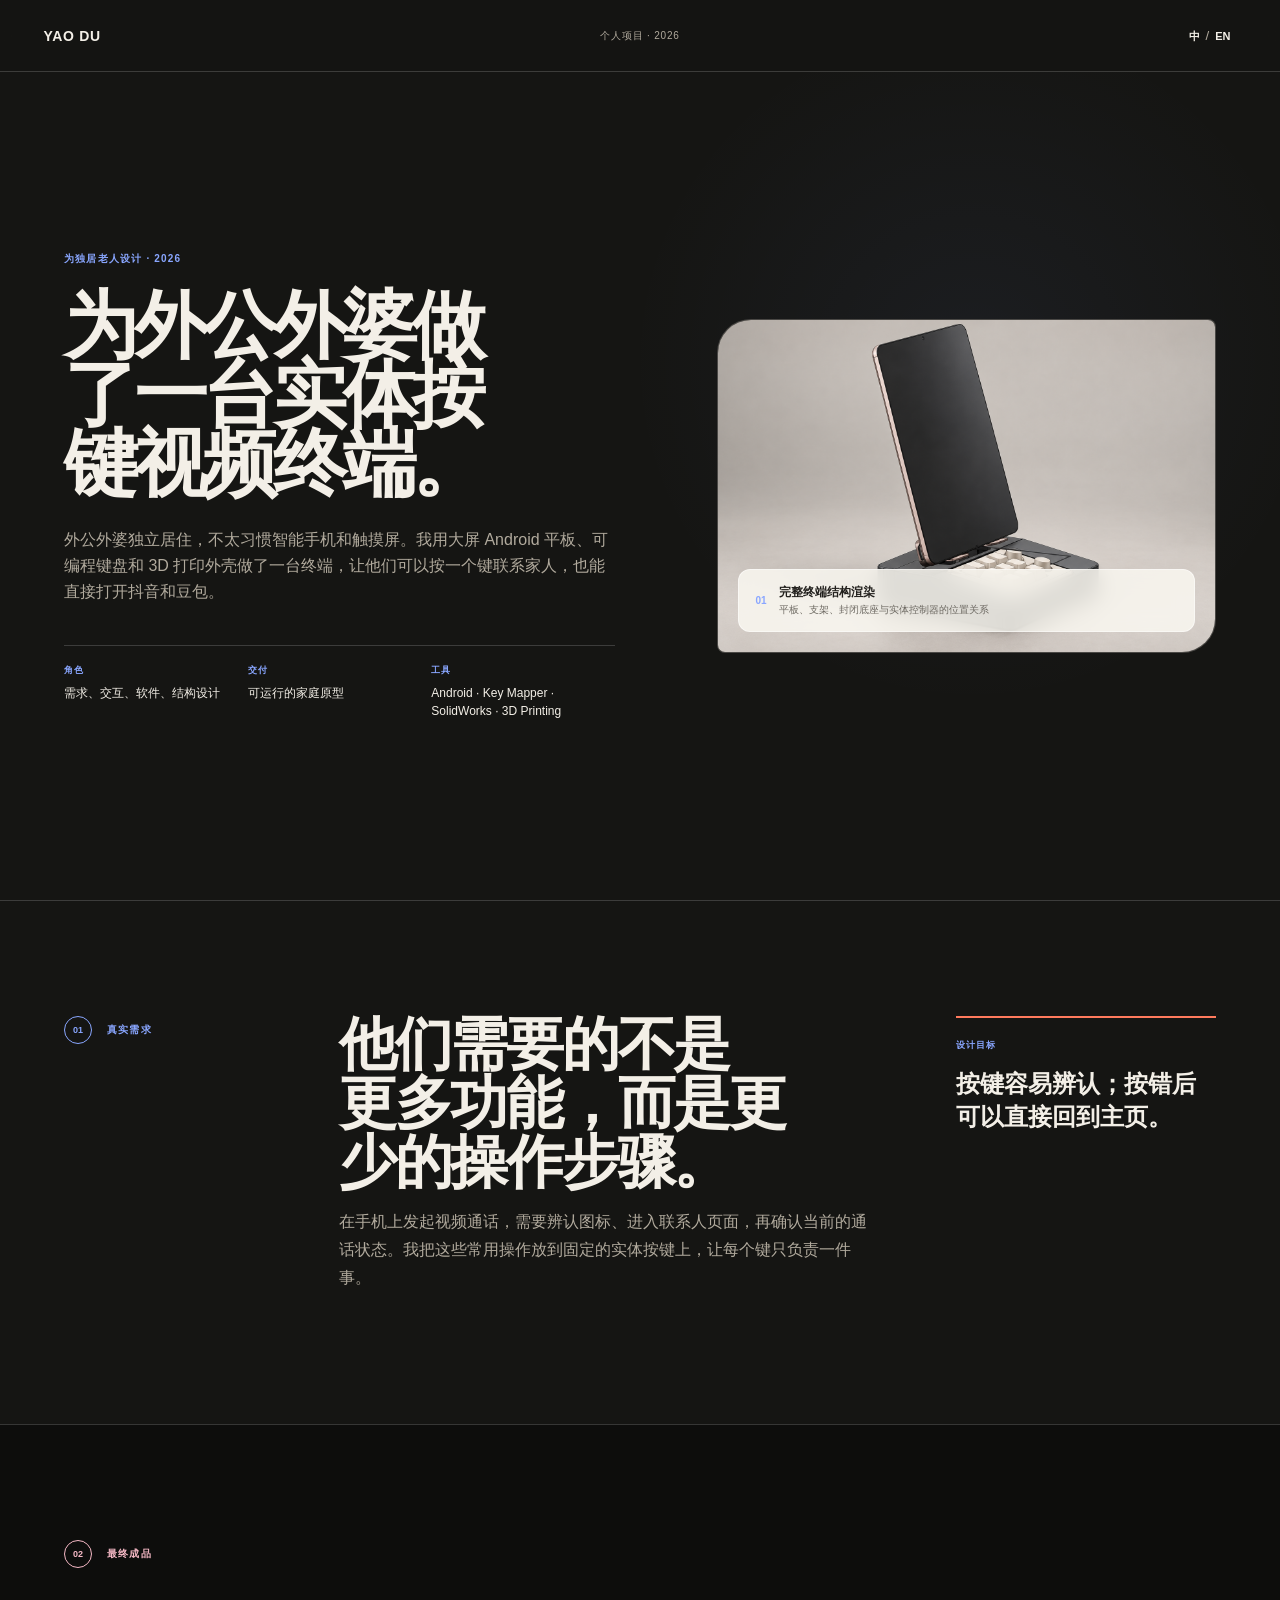
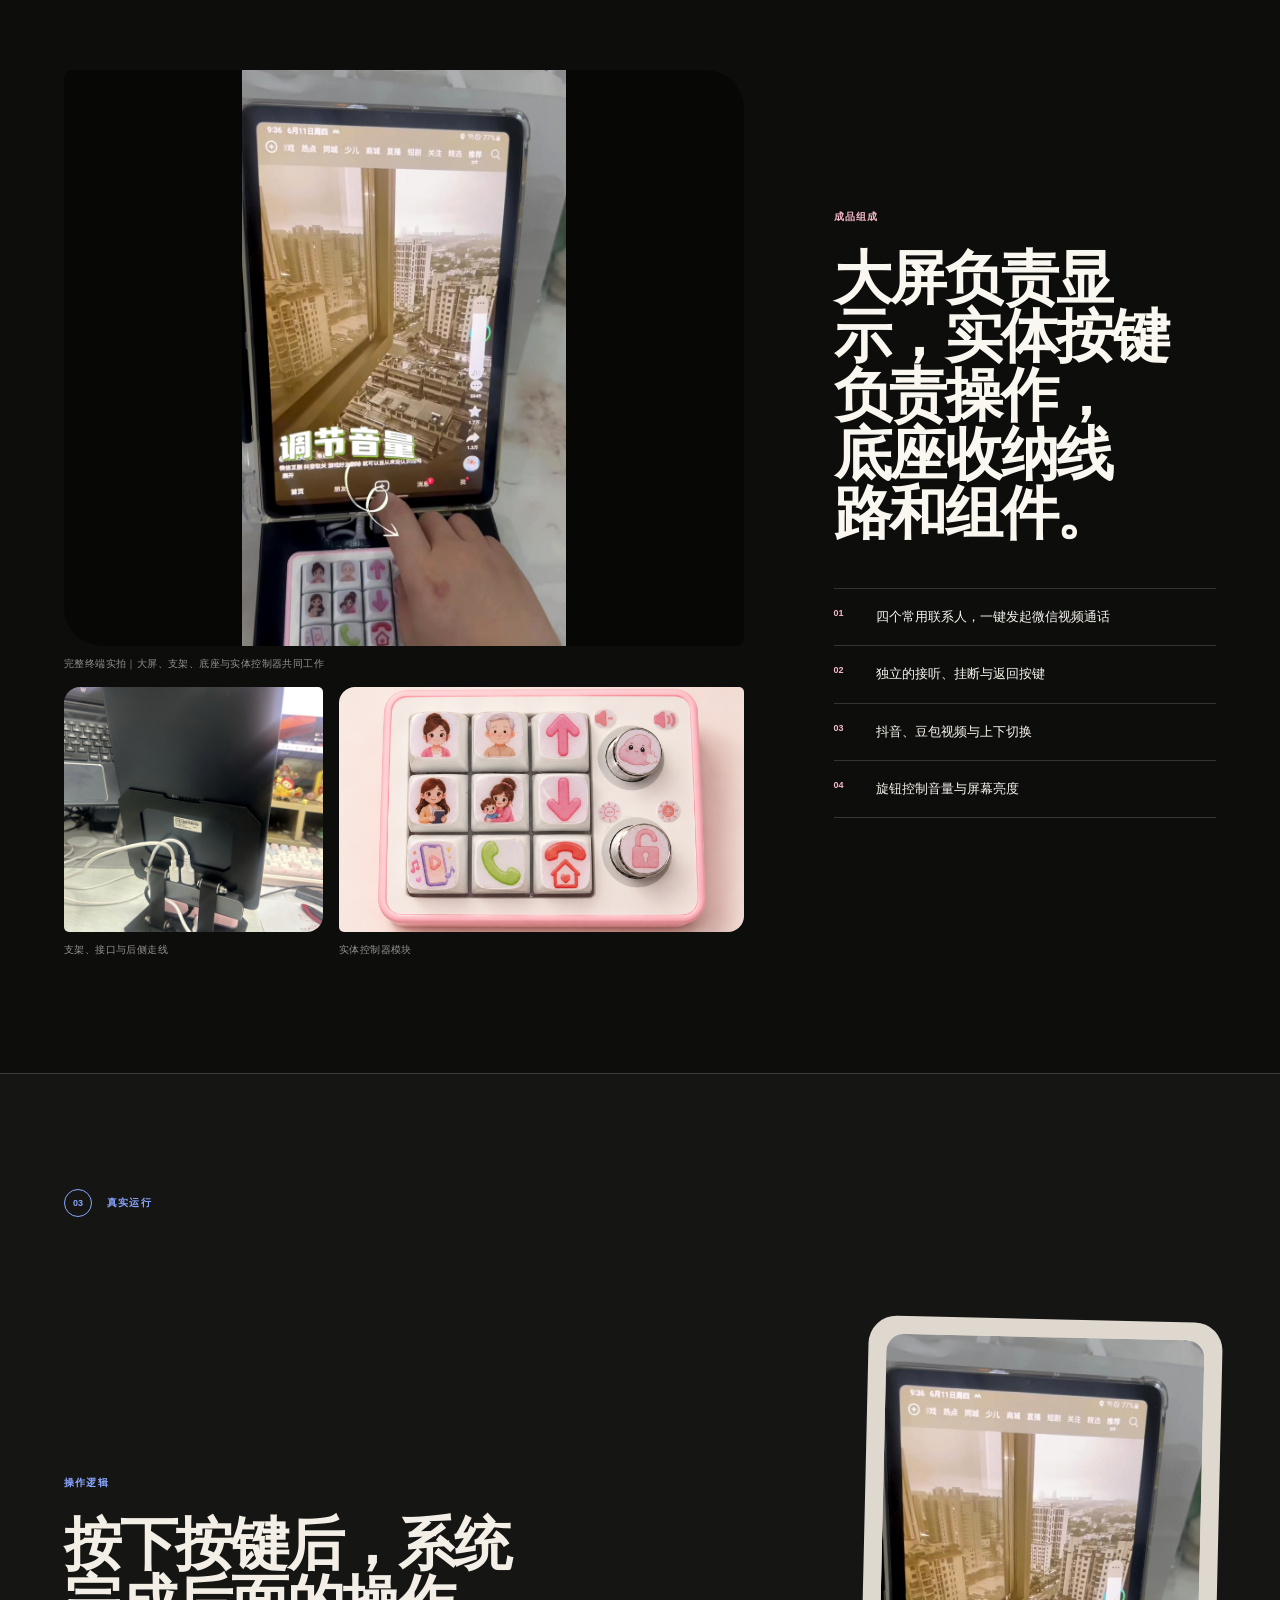
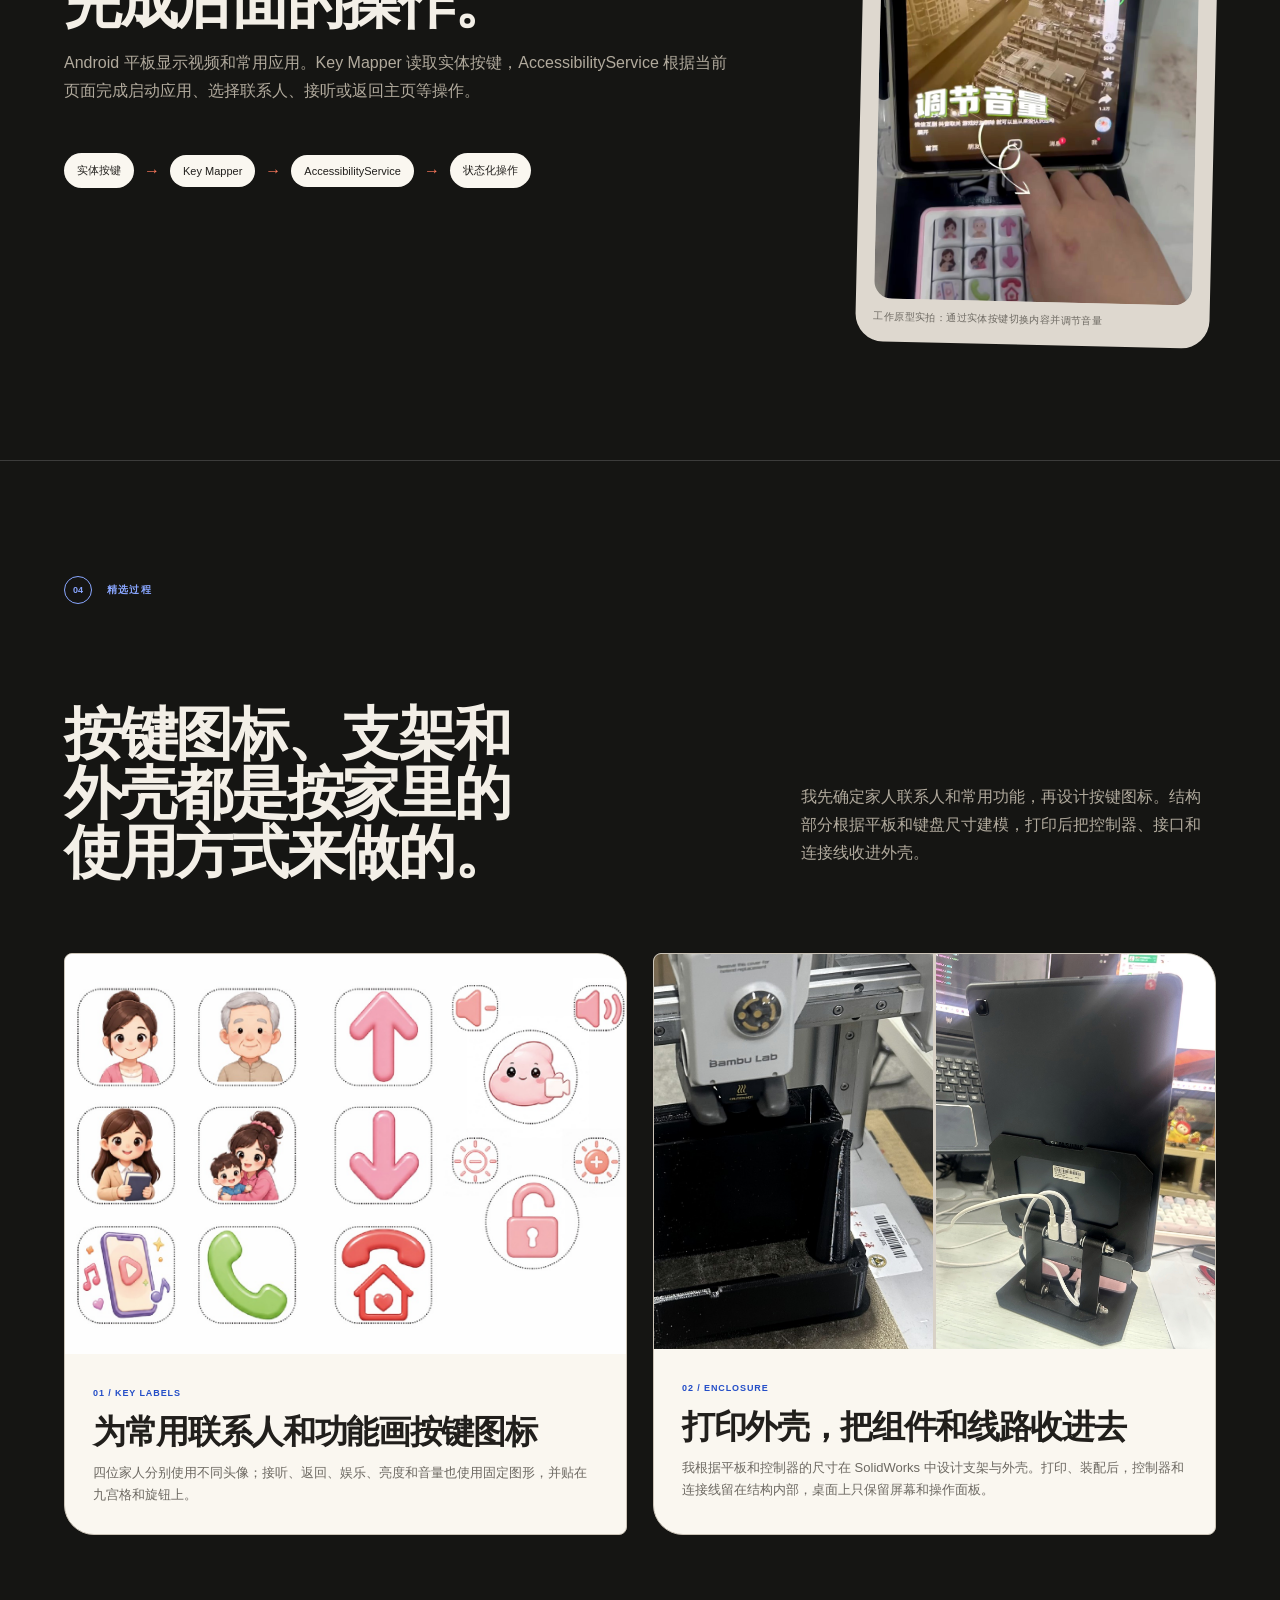
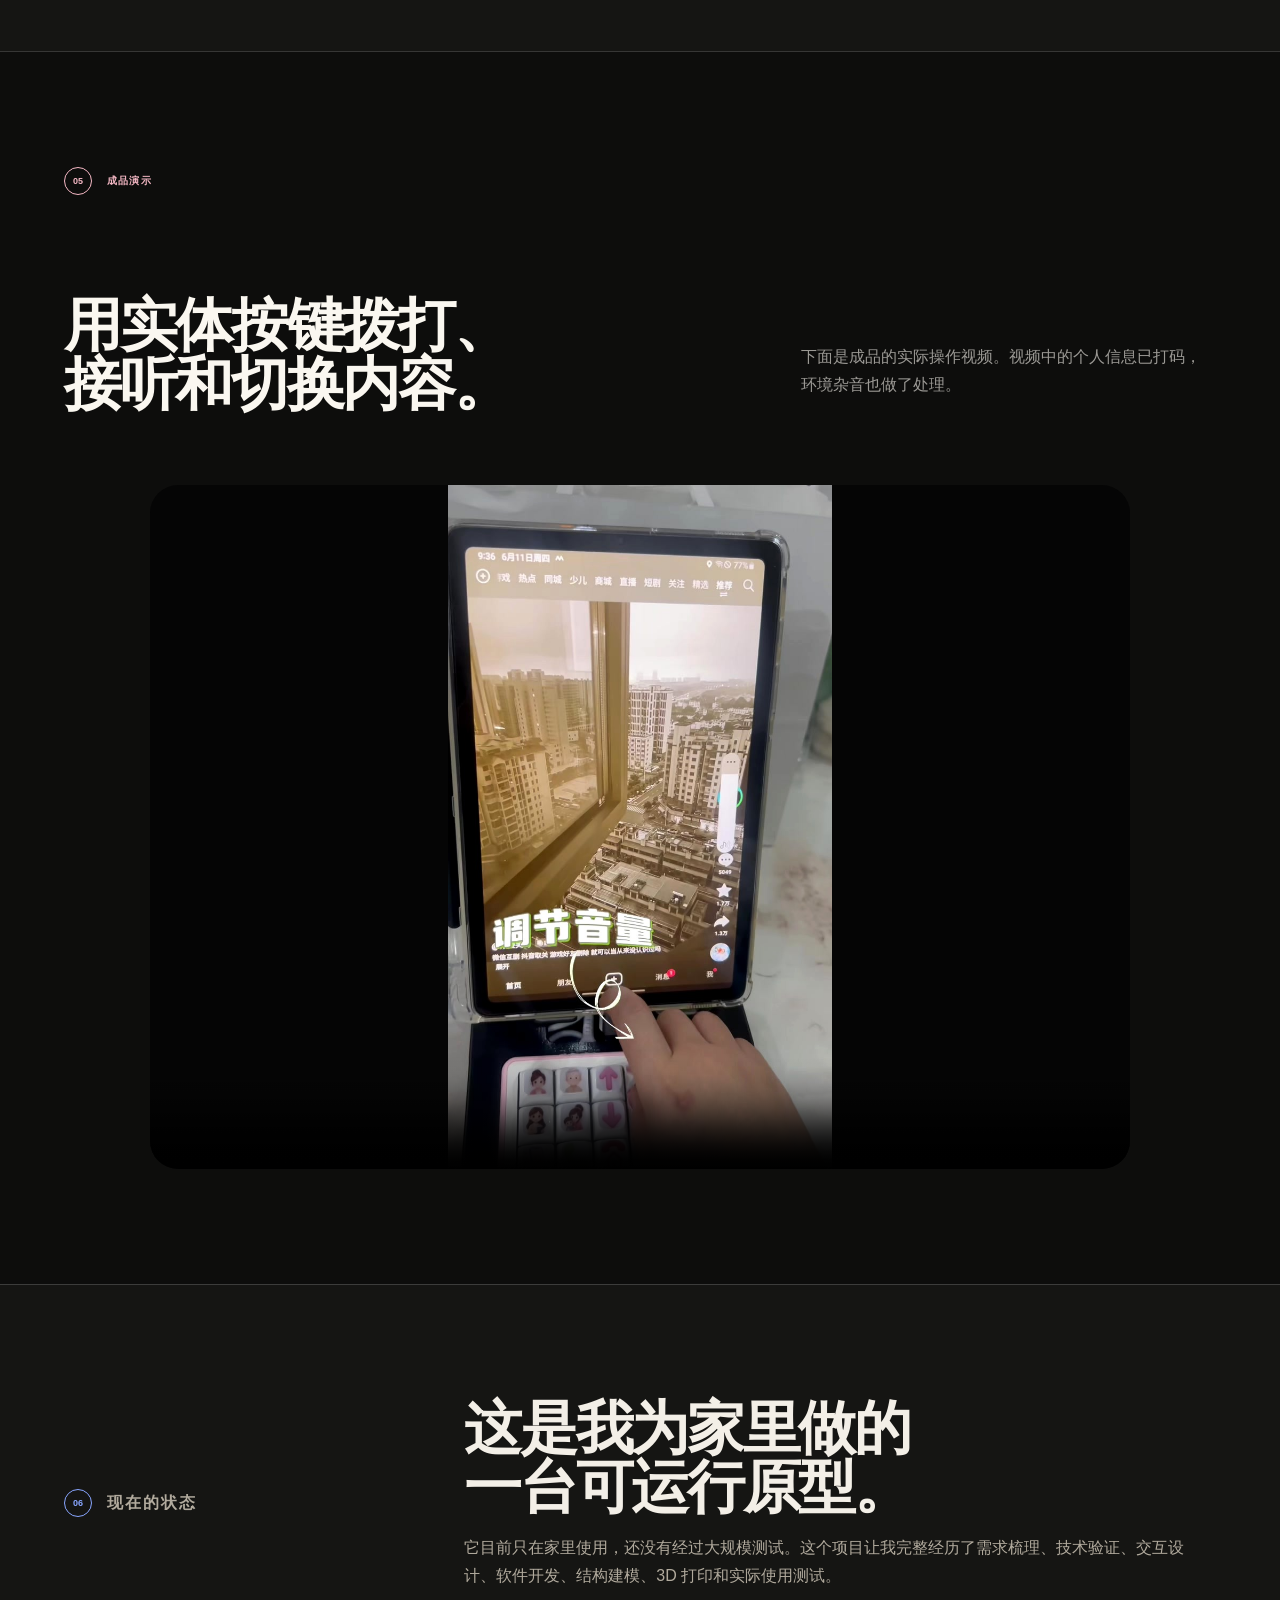
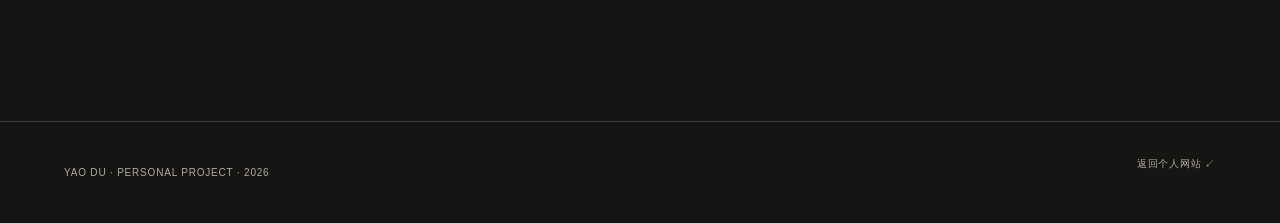
==== commit 1cb59a90: "Add elderly video terminal case study # Conflicts: #	index.html #	styles.css" ====
--- a/elderly-video-terminal.html
+++ b/elderly-video-terminal.html
@@ -1,186 +1,136 @@
 <!doctype html>
-<html lang="en">
+<html lang="zh-CN">
 <head>
   <meta charset="utf-8">
   <meta name="viewport" content="width=device-width, initial-scale=1">
-  <meta name="description" content="A self-initiated physical-key video terminal designed and built by Yao Du for older adults.">
-  <meta name="theme-color" content="#f3efe6">
+  <meta name="description" content="Yao Du 为外公外婆设计并制作的实体按键视频终端：大屏显示、一键视频通话、娱乐与音量亮度控制。">
+  <meta name="theme-color" content="#171713">
   <script defer src="analytics.js?v=1"></script>
   <meta name="analytics-website-id" content="f46c14ad-83ae-48ab-83a8-8568a922c423">
-  <title>Physical-key video terminal for older adults | Yao Du</title>
-  <link rel="stylesheet" href="styles.css?v=pro8">
+  <title>适老化实体按键视频终端｜Yao Du</title>
   <link rel="stylesheet" href="elderly-video-terminal.css?v=1">
 </head>
-<body class="project-page">
-  <a class="skip-link" href="#project-main">Skip to content</a>
-  <div class="scroll-progress" aria-hidden="true"><span></span></div>
-
-  <header class="site-header project-header">
-    <a class="wordmark" href="index.html#profile" aria-label="Return to Yao Du portfolio">
-      <span>YAO DU</span>
-      <small data-en="PERSONAL PROJECT" data-zh="个人项目">PERSONAL PROJECT</small>
-    </a>
-    <nav aria-label="Project navigation">
-      <a href="#context"><span data-en="Context" data-zh="背景">Context</span></a>
-      <a href="#process"><span data-en="Process" data-zh="过程">Process</span></a>
-      <a href="#prototype"><span data-en="Prototype" data-zh="成品">Prototype</span></a>
-    </nav>
-    <div class="header-actions">
-      <a class="project-back" href="index.html#profile"><span data-en="Back to portfolio" data-zh="返回主页">Back to portfolio</span> ↙</a>
-      <button class="lang-toggle" type="button" aria-label="Switch language"><b>EN</b><span>/</span><em>中</em></button>
-    </div>
+<body>
+  <div class="progress" aria-hidden="true"><span></span></div>
+  <header class="site-header">
+    <a class="brand" href="index.html#profile">YAO DU</a>
+    <p data-zh="个人项目 · 2026" data-en="Personal project · 2026">个人项目 · 2026</p>
+    <button class="lang-toggle" type="button" aria-label="切换语言"><b>中</b><span>/</span><em>EN</em></button>
   </header>
 
-  <main id="project-main">
-    <section class="project-hero" id="top">
-      <div class="project-hero-copy">
-        <p class="project-kicker"><span data-en="SELF-INITIATED PRODUCT · 2026" data-zh="个人自发产品项目 · 2026">SELF-INITIATED PRODUCT · 2026</span></p>
-        <h1 data-en="A video terminal my grandparents can operate with physical keys." data-zh="一台让外公外婆用实体按键操作的视频通话终端。">A video terminal my grandparents can operate with physical keys.</h1>
-        <p class="project-deck" data-en="I turned a family need into a working prototype: a large-screen Android tablet paired with a custom physical controller for one-press video calls, answering, entertainment, and voice-assistant access." data-zh="我把一个真实的家庭需求做成了可运行的原型：将大屏 Android 平板与自定义实体控制器结合，实现一键视频拨打、接听、娱乐与智能助手访问。">I turned a family need into a working prototype: a large-screen Android tablet paired with a custom physical controller for one-press video calls, answering, entertainment, and voice-assistant access.</p>
-        <dl class="project-meta">
-          <div><dt data-en="ROLE" data-zh="角色">ROLE</dt><dd data-en="Product, interaction, software, and enclosure design" data-zh="产品、交互、软件与结构设计">Product, interaction, software, and enclosure design</dd></div>
-          <div><dt data-en="BUILD" data-zh="实现">BUILD</dt><dd data-en="Android · AccessibilityService · Key Mapper · SolidWorks · 3D printing" data-zh="Android · 无障碍服务 · Key Mapper · SolidWorks · 3D 打印">Android · AccessibilityService · Key Mapper · SolidWorks · 3D printing</dd></div>
-          <div><dt data-en="STATUS" data-zh="状态">STATUS</dt><dd data-en="Working family prototype" data-zh="家庭场景可运行原型">Working family prototype</dd></div>
+  <main id="top">
+    <section class="hero">
+      <div class="hero-copy">
+        <p class="eyebrow" data-zh="为独居老人设计 · 2026" data-en="Designed for older adults living independently · 2026">为独居老人设计 · 2026</p>
+        <h1 data-zh="为外公外婆做了一台实体按键视频终端。" data-en="I built a physical-key video terminal for my grandparents.">为外公外婆做了一台实体按键视频终端。</h1>
+        <p class="lede" data-zh="外公外婆独立居住，不太习惯智能手机和触摸屏。我用大屏 Android 平板、可编程键盘和 3D 打印外壳做了一台终端，让他们可以按一个键联系家人，也能直接打开抖音和豆包。" data-en="My grandparents live independently and are not comfortable with smartphones or touchscreens. I combined a large Android tablet, a programmable keypad, and a 3D-printed enclosure so they can call family or open Douyin and Doubao with one button.">外公外婆独立居住，不太习惯智能手机和触摸屏。我用大屏 Android 平板、可编程键盘和 3D 打印外壳做了一台终端，让他们可以按一个键联系家人，也能直接打开抖音和豆包。</p>
+        <dl class="hero-meta">
+          <div><dt data-zh="角色" data-en="Role">角色</dt><dd data-zh="需求、交互、软件、结构设计" data-en="Research, interaction, software, enclosure">需求、交互、软件、结构设计</dd></div>
+          <div><dt data-zh="交付" data-en="Build">交付</dt><dd data-zh="可运行的家庭原型" data-en="Working family prototype">可运行的家庭原型</dd></div>
+          <div><dt data-zh="工具" data-en="Tools">工具</dt><dd>Android · Key Mapper · SolidWorks · 3D Printing</dd></div>
         </dl>
       </div>
+      <figure class="hero-visual">
+        <img src="assets/elderly-terminal/terminal-studio.png" alt="平板、支架、封闭底座和实体控制器组成的完整终端结构渲染">
+        <figcaption><span>01</span><b data-zh="完整终端结构渲染" data-en="Complete terminal structure render">完整终端结构渲染</b><small data-zh="平板、支架、封闭底座与实体控制器的位置关系" data-en="The relationship between tablet, stand, enclosed base, and physical controller">平板、支架、封闭底座与实体控制器的位置关系</small></figcaption>
+      </figure>
+    </section>
 
-      <div class="project-hero-media">
-        <figure class="hero-product">
-          <img src="assets/elderly-terminal/finished-controller.webp" alt="Finished physical controller with illustrated large buttons" fetchpriority="high">
-          <figcaption><span data-en="The finished controller uses familiar pictograms instead of text-heavy labels." data-zh="成品控制器用熟悉的图形代替文字密集的标签。">The finished controller uses familiar pictograms instead of text-heavy labels.</span></figcaption>
-        </figure>
-        <div class="key-motif" aria-hidden="true"><i></i><i></i><i></i><i></i><i></i><i></i><i></i><i></i><i></i></div>
+    <section class="problem section-pad">
+      <div class="section-label"><span>01</span><p data-zh="真实需求" data-en="The need">真实需求</p></div>
+      <div class="problem-copy">
+        <h2 data-zh="他们需要的不是更多功能，而是更少的操作步骤。" data-en="They did not need more features. They needed fewer steps.">他们需要的不是更多功能，而是更少的操作步骤。</h2>
+        <p data-zh="在手机上发起视频通话，需要辨认图标、进入联系人页面，再确认当前的通话状态。我把这些常用操作放到固定的实体按键上，让每个键只负责一件事。" data-en="Starting a video call on a phone means recognizing icons, finding a contact, and checking the current call state. I moved those recurring actions onto fixed physical keys, with one task assigned to each key.">在手机上发起视频通话，需要辨认图标、进入联系人页面，再确认当前的通话状态。我把这些常用操作放到固定的实体按键上，让每个键只负责一件事。</p>
+      </div>
+      <blockquote>
+        <strong data-zh="设计目标" data-en="Design goal">设计目标</strong>
+        <p data-zh="按键容易辨认；按错后可以直接回到主页。" data-en="Keys are easy to recognize, and a wrong step can return directly to the home screen.">按键容易辨认；按错后可以直接回到主页。</p>
+      </blockquote>
+    </section>
+
+    <section class="outcome section-pad">
+      <div class="section-label light"><span>02</span><p data-zh="最终成品" data-en="Final build">最终成品</p></div>
+      <div class="outcome-grid">
+        <div class="outcome-gallery">
+          <figure class="terminal-shot">
+            <img src="assets/elderly-terminal/prototype-live.jpg" alt="正在运行的完整适老化视频终端">
+            <figcaption data-zh="完整终端实拍｜大屏、支架、底座与实体控制器共同工作" data-en="Complete terminal in use · screen, stand, base, and controller working together">完整终端实拍｜大屏、支架、底座与实体控制器共同工作</figcaption>
+          </figure>
+          <div class="outcome-details">
+            <figure><img src="assets/elderly-terminal/rear-assembly.jpg" alt="终端后方的支架和走线结构"><figcaption data-zh="支架、接口与后侧走线" data-en="Stand, ports, and rear cable routing">支架、接口与后侧走线</figcaption></figure>
+            <figure><img src="assets/elderly-terminal/controller-studio.png" alt="完成图标映射后的实体按键控制器"><figcaption data-zh="实体控制器模块" data-en="Physical controller module">实体控制器模块</figcaption></figure>
+          </div>
+        </div>
+        <div class="outcome-copy">
+          <p class="kicker" data-zh="成品组成" data-en="Build overview">成品组成</p>
+          <h2 data-zh="大屏负责显示，实体按键负责操作，底座收纳线路和组件。" data-en="The large screen shows the interface, the keys handle input, and the base contains the wiring and components.">大屏负责显示，实体按键负责操作，底座收纳线路和组件。</h2>
+          <div class="function-list">
+            <p><b>01</b><span data-zh="四个常用联系人，一键发起微信视频通话" data-en="Four frequent contacts for one-press WeChat video calls">四个常用联系人，一键发起微信视频通话</span></p>
+            <p><b>02</b><span data-zh="独立的接听、挂断与返回按键" data-en="Dedicated answer, end, and home controls">独立的接听、挂断与返回按键</span></p>
+            <p><b>03</b><span data-zh="抖音、豆包视频与上下切换" data-en="Douyin, Doubao video, and feed navigation">抖音、豆包视频与上下切换</span></p>
+            <p><b>04</b><span data-zh="旋钮控制音量与屏幕亮度" data-en="Rotary controls for volume and brightness">旋钮控制音量与屏幕亮度</span></p>
+          </div>
+        </div>
       </div>
     </section>
 
-    <section class="project-summary" aria-label="Project summary">
-      <div><span>01</span><b data-en="Need" data-zh="需求">Need</b><p data-en="My grandparents live independently and find touch-screen video calling difficult." data-zh="外公外婆独立居住，触屏视频通话对他们来说操作复杂。">My grandparents live independently and find touch-screen video calling difficult.</p></div>
-      <div><span>02</span><b data-en="Response" data-zh="方案">Response</b><p data-en="Map recurring tasks to fixed physical keys on a large-screen device." data-zh="把高频任务映射到大屏设备旁的固定实体按键。">Map recurring tasks to fixed physical keys on a large-screen device.</p></div>
-      <div><span>03</span><b data-en="Outcome" data-zh="结果">Outcome</b><p data-en="A working prototype covering calls, answering, Douyin, Doubao, brightness, and volume." data-zh="完成可用原型，支持拨打与接听、抖音、豆包、亮度和音量控制。">A working prototype covering calls, answering, Douyin, Doubao, brightness, and volume.</p></div>
-    </section>
-
-    <section class="project-section context-section" id="context">
-      <header class="project-section-head">
-        <p>01 / <span data-en="CONTEXT" data-zh="项目背景">CONTEXT</span></p>
-        <h2 data-en="The barrier was not video calling itself. It was reaching the right action." data-zh="困难并不是视频通话本身，而是如何到达正确的操作。">The barrier was not video calling itself. It was reaching the right action.</h2>
-      </header>
-      <div class="context-grid">
-        <div class="context-story">
-          <p data-en="I wanted to see my grandparents more often, and I wanted them to be able to see me without waiting for another family member to operate a phone. Existing smart displays suggested the right direction, but their smaller screens and touch-first interaction still asked too much of users who were more comfortable with physical controls." data-zh="我希望能更常看到外公外婆，也希望他们不必等家人帮忙操作手机，就能主动和我视频。市面上的智能屏给了我方向，但屏幕尺寸和以触控为主的交互，仍然让习惯实体按键的老人承担了较高的操作成本。">I wanted to see my grandparents more often, and I wanted them to be able to see me without waiting for another family member to operate a phone. Existing smart displays suggested the right direction, but their smaller screens and touch-first interaction still asked too much of users who were more comfortable with physical controls.</p>
-          <blockquote>
-            <span data-en="Design question" data-zh="设计问题">Design question</span>
-            <p data-en="How might one physical press replace a sequence of small targets, changing screens, and uncertain call states?" data-zh="如何让一次实体按压，替代一连串小目标、页面切换和不确定的通话状态？">How might one physical press replace a sequence of small targets, changing screens, and uncertain call states?</p>
-          </blockquote>
+    <section class="live section-pad">
+      <div class="section-label"><span>03</span><p data-zh="真实运行" data-en="Working prototype">真实运行</p></div>
+      <div class="live-grid">
+        <div class="live-copy">
+          <p class="kicker" data-zh="操作逻辑" data-en="Interaction logic">操作逻辑</p>
+          <h2 data-zh="按下按键后，系统完成后面的操作。" data-en="After a key press, the system handles the remaining steps.">按下按键后，系统完成后面的操作。</h2>
+          <p data-zh="Android 平板显示视频和常用应用。Key Mapper 读取实体按键，AccessibilityService 根据当前页面完成启动应用、选择联系人、接听或返回主页等操作。" data-en="The Android tablet displays video and frequently used apps. Key Mapper reads the physical input, while AccessibilityService handles actions such as opening an app, selecting a contact, answering a call, or returning home.">Android 平板显示视频和常用应用。Key Mapper 读取实体按键，AccessibilityService 根据当前页面完成启动应用、选择联系人、接听或返回主页等操作。</p>
+          <div class="flow" aria-label="system flow">
+            <span data-zh="实体按键" data-en="Physical key">实体按键</span><i>→</i><span>Key Mapper</span><i>→</i><span>AccessibilityService</span><i>→</i><span data-zh="状态化操作" data-en="State-aware action">状态化操作</span>
+          </div>
         </div>
-        <figure class="context-image">
-          <img src="assets/elderly-terminal/early-reference.webp" alt="Early hardware reference used during the project">
-          <figcaption><span data-en="I began with existing hardware, then redesigned the interaction and enclosure around the household setting." data-zh="我从现有硬件出发，再围绕家庭使用场景重新设计交互和外壳。">I began with existing hardware, then redesigned the interaction and enclosure around the household setting.</span></figcaption>
+        <figure class="live-photo">
+          <img src="assets/elderly-terminal/prototype-live.jpg" alt="终端运行抖音并通过实体控制器操作">
+          <figcaption data-zh="工作原型实拍：通过实体按键切换内容并调节音量" data-en="Working prototype: navigating content and adjusting volume with physical controls">工作原型实拍：通过实体按键切换内容并调节音量</figcaption>
         </figure>
       </div>
     </section>
 
-    <section class="project-section principles-section">
-      <header class="project-section-head compact">
-        <p>02 / <span data-en="DESIGN RESPONSE" data-zh="设计回应">DESIGN RESPONSE</span></p>
-        <h2 data-en="Make the recurring action visible, fixed, and recoverable." data-zh="让高频操作可见、固定，并且能够恢复。">Make the recurring action visible, fixed, and recoverable.</h2>
-      </header>
-      <div class="principle-list">
-        <article><span>01</span><div><h3 data-en="Large display" data-zh="大屏显示">Large display</h3><p data-en="Keep faces and call states legible from a comfortable viewing distance." data-zh="让人脸和通话状态在舒适观看距离下仍然清晰。">Keep faces and call states legible from a comfortable viewing distance.</p></div></article>
-        <article><span>02</span><div><h3 data-en="Fixed physical mapping" data-zh="固定实体映射">Fixed physical mapping</h3><p data-en="Give each frequent task a stable location, distinct icon, and tactile press." data-zh="为每个高频任务设置稳定位置、清晰图标和可感知的按压反馈。">Give each frequent task a stable location, distinct icon, and tactile press.</p></div></article>
-        <article><span>03</span><div><h3 data-en="State-aware automation" data-zh="状态感知自动化">State-aware automation</h3><p data-en="Let software handle app launching, waiting, screen changes, and recovery steps." data-zh="由软件处理应用启动、等待、页面切换和异常恢复。">Let software handle app launching, waiting, screen changes, and recovery steps.</p></div></article>
+    <section class="process section-pad">
+      <div class="section-label"><span>04</span><p data-zh="精选过程" data-en="Selected process">精选过程</p></div>
+      <div class="process-head">
+        <h2 data-zh="按键图标、支架和外壳都是按家里的使用方式来做的。" data-en="The key labels, stand, and enclosure were made around how the terminal would be used at home.">按键图标、支架和外壳都是按家里的使用方式来做的。</h2>
+        <p data-zh="我先确定家人联系人和常用功能，再设计按键图标。结构部分根据平板和键盘尺寸建模，打印后把控制器、接口和连接线收进外壳。" data-en="I first selected the family contacts and recurring functions, then designed the key labels. The enclosure was modeled around the tablet and keypad dimensions and printed to contain the controller, ports, and cables.">我先确定家人联系人和常用功能，再设计按键图标。结构部分根据平板和键盘尺寸建模，打印后把控制器、接口和连接线收进外壳。</p>
       </div>
-
-      <div class="system-map" aria-label="System architecture">
-        <div><b data-en="PHYSICAL KEY" data-zh="实体按键">PHYSICAL KEY</b><small data-en="One familiar action" data-zh="一个熟悉动作">One familiar action</small></div>
-        <span>→</span>
-        <div><b>KEY MAPPER</b><small data-en="Wake, unlock, broadcast" data-zh="唤醒、解锁、发送指令">Wake, unlock, broadcast</small></div>
-        <span>→</span>
-        <div><b>ACCESSIBILITY SERVICE</b><small data-en="Read state and execute flow" data-zh="识别状态并执行流程">Read state and execute flow</small></div>
-        <span>→</span>
-        <div><b data-en="TARGET APP" data-zh="目标应用">TARGET APP</b><small data-en="WeChat · Douyin · Doubao" data-zh="微信 · 抖音 · 豆包">WeChat · Douyin · Doubao</small></div>
+      <div class="process-grid">
+        <article>
+          <figure><img src="assets/elderly-terminal/icon-system.jpg" alt="为实体按键设计的图标系统"></figure>
+          <div><span>01 / KEY LABELS</span><h3 data-zh="为常用联系人和功能画按键图标" data-en="Drawing key labels for familiar contacts and functions">为常用联系人和功能画按键图标</h3><p data-zh="四位家人分别使用不同头像；接听、返回、娱乐、亮度和音量也使用固定图形，并贴在九宫格和旋钮上。" data-en="Four family members use distinct portraits. Answer, home, entertainment, brightness, and volume also have fixed labels on the nine-key grid and dials.">四位家人分别使用不同头像；接听、返回、娱乐、亮度和音量也使用固定图形，并贴在九宫格和旋钮上。</p></div>
+        </article>
+        <article>
+          <figure class="process-pair"><img src="assets/elderly-terminal/printing-process.jpg" alt="保护外壳的 3D 打印过程"><img src="assets/elderly-terminal/rear-assembly.jpg" alt="外壳、支架和后侧集中走线"></figure>
+          <div><span>02 / ENCLOSURE</span><h3 data-zh="打印外壳，把组件和线路收进去" data-en="Printing an enclosure to contain the components and cables">打印外壳，把组件和线路收进去</h3><p data-zh="我根据平板和控制器的尺寸在 SolidWorks 中设计支架与外壳。打印、装配后，控制器和连接线留在结构内部，桌面上只保留屏幕和操作面板。" data-en="I modeled the stand and enclosure in SolidWorks around the tablet and controller dimensions. After printing and assembly, the controller and cables stay inside the structure, leaving only the screen and control surface visible.">我根据平板和控制器的尺寸在 SolidWorks 中设计支架与外壳。打印、装配后，控制器和连接线留在结构内部，桌面上只保留屏幕和操作面板。</p></div>
+        </article>
       </div>
     </section>
 
-    <section class="project-section process-section" id="process">
-      <header class="project-section-head">
-        <p>03 / <span data-en="BUILD PROCESS" data-zh="制作过程">BUILD PROCESS</span></p>
-        <h2 data-en="From a short PRD to software, hardware, and a printed enclosure." data-zh="从简短 PRD，到软件、硬件与打印外壳。">From a short PRD to software, hardware, and a printed enclosure.</h2>
-      </header>
-
-      <article class="process-row">
-        <div class="process-copy"><span>01</span><h3 data-en="Frame the task before building" data-zh="先定义任务，再开始制作">Frame the task before building</h3><p data-en="I wrote a concise PRD covering users, call states, button mappings, system architecture, acceptance criteria, known risks, and product boundaries. The core requirement was simple: recurrent tasks should complete from a single, predictable press." data-zh="我先写了一份简短 PRD，梳理用户、通话状态、按键映射、系统架构、验收标准、已知风险和产品边界。核心要求很简单：高频任务应当通过一次可预测的按压完成。">I wrote a concise PRD covering users, call states, button mappings, system architecture, acceptance criteria, known risks, and product boundaries. The core requirement was simple: recurrent tasks should complete from a single, predictable press.</p></div>
-        <figure><img src="assets/elderly-terminal/prototype-front.webp" alt="Front view of the early hardware prototype" loading="lazy"><figcaption data-en="Early integrated prototype" data-zh="早期整合原型">Early integrated prototype</figcaption></figure>
-      </article>
-
-      <article class="process-row reverse">
-        <div class="process-copy"><span>02</span><h3 data-en="Turn a generic keypad into a family interface" data-zh="把通用键盘变成家庭界面">Turn a generic keypad into a family interface</h3><p data-en="I started with a programmable nine-key controller. Large illustrated labels replaced abstract key codes: four family shortcuts, directional controls, entertainment, answer, and home/end-call. Two rotary controls support volume and brightness." data-zh="我从一个可编程九键控制器开始。大尺寸图形标签替代抽象键码：四个家人快捷入口、上下切换、娱乐、接听和回主页/挂断；两个旋钮用于音量与亮度。">I started with a programmable nine-key controller. Large illustrated labels replaced abstract key codes: four family shortcuts, directional controls, entertainment, answer, and home/end-call. Two rotary controls support volume and brightness.</p></div>
-        <div class="image-pair">
-          <figure><img src="assets/elderly-terminal/blank-controller.webp" alt="Unlabeled programmable keypad before customization" loading="lazy"><figcaption data-en="Before customization" data-zh="改造前">Before customization</figcaption></figure>
-          <figure><img src="assets/elderly-terminal/button-icon-design.webp" alt="Illustrated button-label design sheet" loading="lazy"><figcaption data-en="Pictogram and label exploration" data-zh="图形与标签设计">Pictogram and label exploration</figcaption></figure>
-        </div>
-      </article>
-
-      <article class="process-row">
-        <div class="process-copy"><span>03</span><h3 data-en="Encode the interaction logic" data-zh="编写交互逻辑">Encode the interaction logic</h3><p data-en="An Android AccessibilityService listens for mapped actions, checks the active app and call state, and then finds accessible UI nodes or uses a coordinate fallback. The prototype covers one-press contact calls, incoming-call answer or reject, end call, Douyin navigation, Doubao video, screen wake, brightness, and volume." data-zh="Android 无障碍服务接收映射指令，判断当前应用和通话状态，再通过无障碍节点查找或坐标兜底完成操作。原型覆盖一键联系家人、来电接听或拒接、挂断、抖音切换、豆包视频、屏幕唤醒、亮度与音量控制。">An Android AccessibilityService listens for mapped actions, checks the active app and call state, and then finds accessible UI nodes or uses a coordinate fallback. The prototype covers one-press contact calls, incoming-call answer or reject, end call, Douyin navigation, Doubao video, screen wake, brightness, and volume.</p></div>
-        <div class="logic-panel">
-          <span>PRESS</span><b>F1</b><i>→</i><span>HOME</span><i>→</i><span data-en="CONTACT" data-zh="联系人">CONTACT</span><i>→</i><span data-en="VIDEO CALL" data-zh="视频通话">VIDEO CALL</span>
-          <small data-en="The visible action stays simple; the software absorbs the sequence." data-zh="用户看到的动作保持简单，复杂步骤由软件承担。">The visible action stays simple; the software absorbs the sequence.</small>
-        </div>
-      </article>
-
-      <article class="process-row reverse">
-        <div class="process-copy"><span>04</span><h3 data-en="Model, print, assemble, and refine" data-zh="建模、打印、装配与优化">Model, print, assemble, and refine</h3><p data-en="I modeled a combined base for the tablet stand and controller, then 3D-printed the enclosure. Cables and electronic parts sit inside the protective shell so the everyday setup presents one screen and one control surface rather than exposed components." data-zh="我为平板支架和控制器建模了一体化底座，并通过 3D 打印制作外壳。线缆和电子元件收纳在保护壳内部，使日常使用时只面对一块屏幕和一个控制面板。">I modeled a combined base for the tablet stand and controller, then 3D-printed the enclosure. Cables and electronic parts sit inside the protective shell so the everyday setup presents one screen and one control surface rather than exposed components.</p></div>
-        <div class="build-gallery">
-          <figure><img src="assets/elderly-terminal/cad-assembly.webp" alt="SolidWorks assembly model for the terminal" loading="lazy"><figcaption data-en="Assembly model" data-zh="装配模型">Assembly model</figcaption></figure>
-          <figure><img src="assets/elderly-terminal/printing-shell.webp" alt="3D printing the enclosure" loading="lazy"><figcaption data-en="3D-printed enclosure" data-zh="3D 打印外壳">3D-printed enclosure</figcaption></figure>
-          <figure><img src="assets/elderly-terminal/stand-prototype.webp" alt="Physical stand and internal cable routing" loading="lazy"><figcaption data-en="Stand and cable routing" data-zh="支架与内部走线">Stand and cable routing</figcaption></figure>
-        </div>
-      </article>
+    <section class="demo section-pad">
+      <div class="section-label light"><span>05</span><p data-zh="成品演示" data-en="Prototype demo">成品演示</p></div>
+      <div class="demo-head">
+        <h2 data-zh="用实体按键拨打、接听和切换内容。" data-en="Calling, answering, and changing content with physical keys.">用实体按键拨打、接听和切换内容。</h2>
+        <p data-zh="下面是成品的实际操作视频。视频中的个人信息已打码，环境杂音也做了处理。" data-en="This is a recording of the working prototype. Personal information is blurred and background noise has been reduced.">下面是成品的实际操作视频。视频中的个人信息已打码，环境杂音也做了处理。</p>
+      </div>
+      <video controls playsinline preload="metadata" poster="assets/elderly-terminal/prototype-live.jpg">
+        <source src="assets/elderly-terminal/prototype-demo.mp4" type="video/mp4">
+      </video>
     </section>
 
-    <section class="project-section prototype-section" id="prototype">
-      <header class="project-section-head">
-        <p>04 / <span data-en="WORKING PROTOTYPE" data-zh="可运行原型">WORKING PROTOTYPE</span></p>
-        <h2 data-en="A single control surface for calls, entertainment, and assistance." data-zh="用一块控制面板完成通话、娱乐与智能助手操作。">A single control surface for calls, entertainment, and assistance.</h2>
-      </header>
-
-      <div class="prototype-layout">
-        <div class="video-frame">
-          <video controls playsinline preload="metadata" poster="assets/elderly-terminal/demo-poster.jpg">
-            <source src="assets/elderly-terminal/demo-privacy-safe.mp4" type="video/mp4">
-          </video>
-          <p data-en="66-second functional demonstration. Faces, contact details, and personal shortcuts have been blurred; background noise has been reduced." data-zh="66 秒功能演示。视频已对人脸、联系人信息和个人快捷入口做隐私处理，并降低环境杂音。">66-second functional demonstration. Faces, contact details, and personal shortcuts have been blurred; background noise has been reduced.</p>
-        </div>
-
-        <div class="function-list">
-          <article><b>F1 / F2 / F4 / F5</b><p data-en="Call four familiar contacts" data-zh="一键拨打四位常用联系人">Call four familiar contacts</p></article>
-          <article><b>F8</b><p data-en="Answer an incoming WeChat call" data-zh="接听微信视频来电">Answer an incoming WeChat call</p></article>
-          <article><b>ESC</b><p data-en="Reject or end a call, then return home" data-zh="拒接或挂断，并返回主页">Reject or end a call, then return home</p></article>
-          <article><b>F3 / F6 / F7</b><p data-en="Previous, next, and open Douyin" data-zh="抖音上一个、下一个与打开应用">Previous, next, and open Douyin</p></article>
-          <article><b>F15</b><p data-en="Open Doubao video interaction" data-zh="打开豆包视频互动">Open Doubao video interaction</p></article>
-          <article><b data-en="DIALS" data-zh="旋钮">DIALS</b><p data-en="Adjust volume and brightness" data-zh="调节音量与亮度">Adjust volume and brightness</p></article>
-        </div>
-      </div>
-
-      <div class="final-grid">
-        <figure><img src="assets/elderly-terminal/finished-controller.webp" alt="Completed customized physical controller" loading="lazy"><figcaption data-en="Finished physical interface" data-zh="完成后的实体交互面板">Finished physical interface</figcaption></figure>
-        <figure><img src="assets/elderly-terminal/prototype-side.webp" alt="Side view of the assembled terminal prototype" loading="lazy"><figcaption data-en="Integrated tablet stand and controller" data-zh="平板支架与控制器整合结构">Integrated tablet stand and controller</figcaption></figure>
-      </div>
-    </section>
-
-    <section class="project-reflection">
+    <section class="reflection section-pad">
+      <div class="section-label"><span>06</span><p data-zh="现在的状态" data-en="Current status">现在的状态</p></div>
       <div>
-        <p class="project-kicker"><span data-en="WHAT THIS PROJECT SHOWS" data-zh="这个项目体现了什么">WHAT THIS PROJECT SHOWS</span></p>
-        <h2 data-en="A small deployment, but a complete path from observation to use." data-zh="使用范围不大，但完整走过了从观察到落地的路径。">A small deployment, but a complete path from observation to use.</h2>
-      </div>
-      <div>
-        <p data-en="This is a family prototype rather than a broadly validated product. Its value lies in the complete practice: noticing a specific accessibility problem, defining the system, designing the interaction, writing and testing the software, modeling the enclosure, fabricating it, and placing the result in the real setting that motivated it." data-zh="这是一个家庭场景原型，并非经过大规模验证的产品。它的价值在于完整实践：发现具体的适老化问题，定义系统，设计交互，编写与测试软件，完成结构建模与制作，并把成品真正放回最初产生需求的场景中。">This is a family prototype rather than a broadly validated product. Its value lies in the complete practice: noticing a specific accessibility problem, defining the system, designing the interaction, writing and testing the software, modeling the enclosure, fabricating it, and placing the result in the real setting that motivated it.</p>
-        <a class="button primary" href="index.html#profile"><span data-en="Return to portfolio" data-zh="返回个人网站">Return to portfolio</span><b>↙</b></a>
+        <h2 data-zh="这是我为家里做的一台可运行原型。" data-en="This is a working prototype I made for my family.">这是我为家里做的一台可运行原型。</h2>
+        <p data-zh="它目前只在家里使用，还没有经过大规模测试。这个项目让我完整经历了需求梳理、技术验证、交互设计、软件开发、结构建模、3D 打印和实际使用测试。" data-en="It is currently used only in my family and has not been tested at scale. The project took me through requirements, technical trials, interaction design, software development, enclosure modeling, 3D printing, and testing in the setting it was made for.">它目前只在家里使用，还没有经过大规模测试。这个项目让我完整经历了需求梳理、技术验证、交互设计、软件开发、结构建模、3D 打印和实际使用测试。</p>
       </div>
     </section>
   </main>
 
-  <footer class="project-footer"><span>YAO DU / 2026</span><a href="#top"><span data-en="Back to top" data-zh="返回顶部">Back to top</span> ↑</a></footer>
+  <footer><p>YAO DU · PERSONAL PROJECT · 2026</p><a href="index.html#profile" data-zh="返回个人网站 ↙" data-en="Back to portfolio ↙">返回个人网站 ↙</a></footer>
   <script src="elderly-video-terminal.js?v=1"></script>
 </body>
 </html>
--- a/elderly-video-terminal.css
+++ b/elderly-video-terminal.css
@@ -1,132 +1,141 @@
-.project-page { background-image: radial-gradient(circle at 85% 8%, color-mix(in srgb, #df6f83 10%, transparent) 0, transparent 30%); }
-.project-page main { overflow: hidden; }
-.project-header .project-back { color: var(--muted); font-size: 10px; font-weight: 750; }
-.project-header .project-back:hover { color: var(--accent); }
-.project-hero { min-height: calc(100dvh - 72px); padding: clamp(52px, 7vw, 100px) clamp(20px, 5vw, 78px); display: grid; grid-template-columns: minmax(0, 1.05fr) minmax(340px, .72fr); gap: clamp(44px, 7vw, 120px); align-items: center; border-bottom: 1px solid var(--line); }
-.project-kicker { margin: 0 0 25px; color: var(--accent); font-size: 10px; font-weight: 850; letter-spacing: .12em; }
-.project-hero h1 { max-width: 900px; margin: 0; font-family: var(--display); font-size: clamp(48px, 6.8vw, 106px); font-weight: 500; line-height: .94; letter-spacing: -.052em; text-wrap: balance; }
-.project-deck { max-width: 720px; margin: 34px 0 0; color: var(--muted); font-size: clamp(17px, 1.55vw, 23px); line-height: 1.55; text-wrap: pretty; }
-.project-meta { margin: 48px 0 0; display: grid; grid-template-columns: repeat(3, 1fr); border-top: 1px solid var(--line); }
-.project-meta div { padding: 16px 18px 0 0; }
-.project-meta dt { margin-bottom: 8px; color: var(--accent); font-size: 9px; font-weight: 850; letter-spacing: .1em; }
-.project-meta dd { margin: 0; font-size: 12px; line-height: 1.55; }
-.project-hero-media { position: relative; min-height: 620px; display: grid; place-items: center; }
-.hero-product { position: relative; z-index: 2; width: min(440px, 88%); margin: 0; transform: rotate(2deg); }
-.hero-product img { width: 100%; aspect-ratio: 3 / 4; object-fit: cover; border-radius: 38px 12px 38px 12px; box-shadow: 0 36px 90px rgba(61, 37, 41, .21); }
-.hero-product figcaption { max-width: 330px; margin: 18px 0 0 auto; color: var(--muted); font-size: 11px; line-height: 1.55; }
-.key-motif { position: absolute; inset: 7% auto auto -3%; z-index: 1; width: 230px; display: grid; grid-template-columns: repeat(3, 1fr); gap: 8px; transform: rotate(-8deg); opacity: .55; }
-.key-motif i { aspect-ratio: 1; border: 1px solid color-mix(in srgb, #df6f83 55%, var(--line)); border-radius: 14px 5px 14px 5px; background: color-mix(in srgb, #f3b4c0 30%, var(--surface)); }
+:root {
+  --ink: #151513;
+  --paper: #151513;
+  --surface: #faf7f0;
+  --text: #f3efe7;
+  --card-ink: #211f1c;
+  --card-muted: #6d6962;
+  --pink: #ff7a5d;
+  --pink-soft: #f5d8de;
+  --blue: #89a6ff;
+  --muted: #b1aa9d;
+  --line: rgba(255, 255, 255, .17);
+  --display: Iowan Old Style, Baskerville, "Times New Roman", serif;
+  --sans: "Segoe UI Variable Display", "Aptos Display", "Segoe UI", Helvetica, Arial, sans-serif;
+}
 
-.project-summary { display: grid; grid-template-columns: repeat(3, 1fr); margin: 0; padding: 0 clamp(20px, 5vw, 78px); border-bottom: 1px solid var(--line); }
-.project-summary > div { min-height: 185px; padding: 32px clamp(22px, 3vw, 48px) 38px 0; display: grid; grid-template-columns: 42px 1fr; align-content: start; border-right: 1px solid var(--line); }
-.project-summary > div + div { padding-left: clamp(22px, 3vw, 48px); }
-.project-summary > div:last-child { border-right: 0; }
-.project-summary span { color: var(--accent); font: 800 10px/1 var(--sans); }
-.project-summary b { font: 700 19px/1.1 var(--display); }
-.project-summary p { grid-column: 2; margin: 13px 0 0; color: var(--muted); font-size: 13px; line-height: 1.65; }
+* { box-sizing: border-box; }
+html { scroll-behavior: smooth; }
+html, body { overflow-x: hidden; }
+body { margin: 0; background: var(--paper); color: var(--text); font-family: var(--sans); -webkit-font-smoothing: antialiased; }
+img, video { display: block; width: 100%; }
+a { color: inherit; text-decoration: none; }
+.progress { position: fixed; inset: 0 0 auto; z-index: 20; height: 3px; background: transparent; }
+.progress span { display: block; width: 0; height: 100%; background: var(--pink); }
 
-.project-section { scroll-margin-top: 92px; padding: clamp(90px, 11vw, 170px) clamp(20px, 7vw, 110px); border-bottom: 1px solid var(--line); }
-.project-section-head { display: grid; grid-template-columns: minmax(140px, .34fr) minmax(0, 1fr); gap: 60px; align-items: start; margin-bottom: clamp(55px, 8vw, 110px); }
-.project-section-head.compact { margin-bottom: 60px; }
-.project-section-head > p { margin: 10px 0 0; color: var(--accent); font-size: 10px; font-weight: 850; letter-spacing: .09em; }
-.project-section-head h2, .project-reflection h2 { max-width: 1000px; margin: 0; font-family: var(--display); font-size: clamp(37px, 5vw, 72px); font-weight: 500; line-height: 1.02; letter-spacing: -.04em; text-wrap: balance; }
-.context-grid { display: grid; grid-template-columns: .8fr 1.2fr; gap: clamp(46px, 8vw, 120px); align-items: end; }
-.context-story > p { max-width: 600px; margin: 0; color: var(--muted); font-size: 17px; line-height: 1.85; }
-.context-story blockquote { margin: 60px 0 0; padding: 26px 0 0; border-top: 3px solid var(--accent); }
-.context-story blockquote span { color: var(--accent); font-size: 9px; font-weight: 850; letter-spacing: .1em; }
-.context-story blockquote p { margin: 16px 0 0; font-family: var(--display); font-size: clamp(25px, 3vw, 42px); line-height: 1.15; }
-.context-image { margin: 0; }
-.context-image img { width: 100%; max-height: 760px; object-fit: cover; object-position: center 45%; border-radius: 9px 46px 9px 46px; }
-.context-image figcaption, .process-row figcaption, .final-grid figcaption { margin-top: 12px; color: var(--muted); font-size: 10px; line-height: 1.5; }
+.site-header { position: sticky; top: 0; z-index: 10; min-height: 72px; padding: 0 clamp(20px, 3.4vw, 54px); display: grid; grid-template-columns: 1fr auto 1fr; align-items: center; border-bottom: 1px solid var(--line); background: rgba(21, 21, 19, .91); backdrop-filter: blur(18px); }
+.brand { font-size: 14px; font-weight: 850; letter-spacing: .05em; }
+.site-header p { margin: 0; color: var(--muted); font-size: 10px; letter-spacing: .08em; text-transform: uppercase; }
+.lang-toggle { justify-self: end; border: 0; background: transparent; cursor: pointer; color: var(--text); }
+.lang-toggle b, .lang-toggle em { font: 700 11px var(--sans); font-style: normal; }
+.lang-toggle span { margin: 0 6px; color: var(--muted); }
 
-.principles-section { background: color-mix(in srgb, var(--surface) 65%, var(--bg)); }
-.principle-list { border-top: 1px solid var(--line); }
-.principle-list article { min-height: 150px; padding: 30px 0; display: grid; grid-template-columns: 90px minmax(0, 1fr); gap: 35px; align-items: center; border-bottom: 1px solid var(--line); }
-.principle-list article > span { color: #df6f83; font-family: var(--display); font-size: 44px; }
-.principle-list h3 { margin: 0; font-size: clamp(22px, 2vw, 30px); }
-.principle-list p { max-width: 650px; margin: 8px 0 0; color: var(--muted); font-size: 14px; line-height: 1.7; }
-.system-map { margin-top: 90px; padding: 36px; display: grid; grid-template-columns: repeat(7, auto); gap: 20px; align-items: center; background: var(--ink); color: var(--bg); border-radius: 6px 28px 6px 28px; }
-.system-map div { display: grid; gap: 8px; }
-.system-map b { color: #f3b4c0; font-size: 10px; letter-spacing: .08em; }
-.system-map small { max-width: 155px; font-size: 11px; line-height: 1.45; opacity: .72; }
-.system-map > span { color: #f3b4c0; font-size: 24px; }
+.hero { min-height: calc(100svh - 72px); padding: clamp(46px, 6vw, 82px) clamp(20px, 5vw, 78px); display: grid; grid-template-columns: 1.05fr .95fr; gap: clamp(42px, 8vw, 120px); align-items: center; background: radial-gradient(circle at 76% 35%, rgba(137,166,255,.06), transparent 31%); }
+.hero-copy { max-width: 710px; }
+.hero > *, .hero-meta > *, .problem > *, .outcome-grid > *, .live-grid > *, .process-head > *, .reflection > * { min-width: 0; }
+.eyebrow, .kicker { margin: 0 0 26px; color: var(--blue); font-size: 10px; font-weight: 850; letter-spacing: .12em; text-transform: uppercase; }
+h1, h2, h3 { font-family: var(--display); font-weight: 600; letter-spacing: -.04em; }
+h1 { margin: 0; max-width: 900px; font-size: clamp(50px, 5.8vw, 88px); line-height: .93; letter-spacing: -.058em; text-wrap: balance; }
+.lede { max-width: 680px; margin: 28px 0 40px; color: var(--muted); font-size: clamp(16px, 1.25vw, 20px); line-height: 1.62; }
+.lede, .hero-meta dd { overflow-wrap: anywhere; }
+.hero-meta { margin: 0; display: grid; grid-template-columns: repeat(3, 1fr); border-top: 1px solid var(--line); }
+.hero-meta div { padding: 18px 16px 0 0; }
+.hero-meta dt { margin-bottom: 7px; color: var(--blue); font-size: 9px; font-weight: 850; letter-spacing: .1em; text-transform: uppercase; }
+.hero-meta dd { margin: 0; font-size: 12px; line-height: 1.5; }
+.hero-visual { margin: 0; position: relative; overflow: hidden; border: 1px solid var(--line); border-radius: 34px 8px 34px 8px; background: #25231f; }
+.hero-visual img { aspect-ratio: 1.5; object-fit: cover; }
+.hero-visual figcaption { position: absolute; left: 20px; right: 20px; bottom: 20px; padding: 14px 16px; display: grid; grid-template-columns: auto 1fr; gap: 2px 12px; align-items: center; color: var(--card-ink); border: 1px solid rgba(255,255,255,.5); border-radius: 12px; background: rgba(250,247,240,.86); backdrop-filter: blur(10px); }
+.hero-visual figcaption span { grid-row: 1 / 3; color: var(--blue); font: 800 10px var(--sans); }
+.hero-visual figcaption b { font-size: 12px; }
+.hero-visual figcaption small { color: var(--card-muted); font-size: 10px; }
 
-.process-section { padding-bottom: 30px; }
-.process-row { padding: clamp(55px, 8vw, 105px) 0; display: grid; grid-template-columns: .73fr 1.27fr; gap: clamp(50px, 8vw, 120px); align-items: center; border-top: 1px solid var(--line); }
-.process-row.reverse { grid-template-columns: 1.27fr .73fr; }
-.process-row.reverse .process-copy { order: 2; }
-.process-copy > span { color: #df6f83; font-family: var(--display); font-size: 42px; }
-.process-copy h3 { max-width: 520px; margin: 20px 0 18px; font-family: var(--display); font-size: clamp(30px, 3.4vw, 52px); font-weight: 500; line-height: 1.06; letter-spacing: -.03em; }
-.process-copy p { max-width: 600px; margin: 0; color: var(--muted); font-size: 15px; line-height: 1.8; }
-.process-row > figure, .image-pair figure, .build-gallery figure { margin: 0; }
-.process-row > figure img { width: 100%; max-height: 760px; object-fit: cover; border-radius: 8px 34px 8px 34px; }
-.image-pair { display: grid; grid-template-columns: .82fr 1.18fr; gap: 18px; align-items: end; }
-.image-pair img { width: 100%; height: 530px; object-fit: cover; border-radius: 8px 26px 8px 26px; }
-.image-pair figure:last-child img { height: 410px; object-position: center; }
-.logic-panel { min-height: 400px; padding: clamp(35px, 5vw, 70px); display: flex; flex-wrap: wrap; gap: 13px; align-content: center; align-items: center; background: #20201b; color: #f7f1e7; border-radius: 34px 8px 34px 8px; }
-.logic-panel span, .logic-panel b { padding: 13px 16px; border: 1px solid #6f6d62; border-radius: 7px; font-size: 12px; letter-spacing: .06em; }
-.logic-panel b { color: #20201b; background: #f3b4c0; border-color: #f3b4c0; }
-.logic-panel i { color: #f3b4c0; font-style: normal; font-size: 22px; }
-.logic-panel small { flex-basis: 100%; margin-top: 24px; color: #c2bcaf; line-height: 1.6; }
-.build-gallery { display: grid; grid-template-columns: 1.3fr .7fr; gap: 18px; }
-.build-gallery figure:first-child { grid-column: 1 / -1; }
-.build-gallery img { width: 100%; height: 290px; object-fit: cover; border-radius: 8px 25px 8px 25px; }
-.build-gallery figure:first-child img { height: 470px; object-position: center 70%; }
+.section-pad { padding: clamp(88px, 9vw, 136px) clamp(20px, 5vw, 78px); border-top: 1px solid var(--line); }
+.section-label { display: flex; gap: 15px; align-items: center; margin-bottom: clamp(55px, 8vw, 110px); color: var(--blue); }
+.section-label span { display: grid; place-items: center; width: 28px; height: 28px; border: 1px solid currentColor; border-radius: 50%; font-size: 9px; font-weight: 800; }
+.section-label p { margin: 0; font-size: 10px; font-weight: 850; letter-spacing: .12em; text-transform: uppercase; }
+.section-label.light { color: #f5b8c5; }
 
-.prototype-section { background: color-mix(in srgb, var(--surface-2) 55%, var(--bg)); }
-.prototype-layout { display: grid; grid-template-columns: minmax(320px, .8fr) minmax(0, 1.2fr); gap: clamp(50px, 8vw, 120px); align-items: start; }
-.video-frame { max-width: 500px; margin: 0 auto; }
-.video-frame video { display: block; width: 100%; max-height: 760px; border-radius: 34px 10px 34px 10px; background: #111; box-shadow: 0 30px 80px rgba(45, 34, 32, .2); }
-.video-frame p { margin: 18px 0 0; color: var(--muted); font-size: 11px; line-height: 1.6; }
-.function-list { border-top: 1px solid var(--line); }
-.function-list article { padding: 24px 0; display: grid; grid-template-columns: 180px 1fr; gap: 30px; border-bottom: 1px solid var(--line); }
-.function-list b { color: var(--accent); font-size: 11px; letter-spacing: .06em; }
-.function-list p { margin: 0; font-family: var(--display); font-size: clamp(20px, 2vw, 29px); line-height: 1.2; }
-.final-grid { margin-top: 110px; display: grid; grid-template-columns: .72fr 1.28fr; gap: 22px; align-items: end; }
-.final-grid figure { margin: 0; }
-.final-grid img { width: 100%; height: 620px; object-fit: cover; border-radius: 9px 36px 9px 36px; }
-.final-grid figure:last-child img { height: 760px; }
+.problem { display: grid; grid-template-columns: .55fr 1.5fr .72fr; gap: clamp(36px, 6vw, 90px); align-items: start; }
+.problem .section-label { margin: 0; }
+.problem h2, .process-head h2, .live h2, .outcome h2, .demo h2, .reflection h2 { margin: 0; font-size: clamp(37px, 4.5vw, 72px); line-height: 1.02; text-wrap: balance; }
+.problem-copy > p, .live-copy > p:not(.kicker), .process-head p, .demo-head p, .reflection > div > p { color: var(--muted); font-size: 16px; line-height: 1.75; }
+blockquote { margin: 0; padding-top: 16px; border-top: 2px solid var(--pink); }
+blockquote strong { color: var(--blue); font-size: 9px; letter-spacing: .1em; text-transform: uppercase; }
+blockquote p { margin: 16px 0 0; font: 600 24px/1.35 var(--display); }
 
-.project-reflection { scroll-margin-top: 92px; padding: clamp(90px, 12vw, 180px) clamp(20px, 7vw, 110px); display: grid; grid-template-columns: 1.08fr .92fr; gap: clamp(50px, 9vw, 140px); background: var(--ink); color: var(--bg); }
-.project-reflection .project-kicker { color: #f3b4c0; }
-.project-reflection p:not(.project-kicker) { max-width: 650px; margin: 0 0 35px; color: color-mix(in srgb, var(--bg) 72%, transparent); font-size: 16px; line-height: 1.85; }
-.project-reflection .button.primary { background: #f3b4c0; color: #20201b; }
-.project-footer { padding: 36px clamp(20px, 5vw, 78px); display: flex; justify-content: space-between; color: var(--muted); font-size: 9px; font-weight: 800; letter-spacing: .08em; }
+.outcome, .demo { background: #0d0d0c; color: var(--surface); }
+.outcome-grid { display: grid; grid-template-columns: 1.28fr .72fr; gap: clamp(40px, 7vw, 110px); align-items: center; }
+.outcome-gallery figure { margin: 0; }
+.terminal-shot img { max-height: 640px; aspect-ratio: 1.18; object-fit: contain; border-radius: 8px 38px 8px 38px; background: #070706; }
+.outcome-details { margin-top: 16px; display: grid; grid-template-columns: .78fr 1.22fr; gap: 16px; }
+.outcome-details img { height: 245px; object-fit: cover; border-radius: 16px 5px 16px 5px; }
+.outcome-details figure:first-child img { object-position: center 55%; }
+.terminal-shot figcaption, .outcome-details figcaption, .live-photo figcaption { margin-top: 11px; color: rgba(250,247,240,.57); font-size: 10px; letter-spacing: .04em; }
+.outcome-copy .kicker { color: #f5b8c5; }
+.function-list { margin-top: 45px; border-top: 1px solid rgba(255,255,255,.16); }
+.function-list p { margin: 0; padding: 18px 0; display: grid; grid-template-columns: 42px 1fr; border-bottom: 1px solid rgba(255,255,255,.16); font-size: 13px; line-height: 1.55; }
+.function-list b { color: #f5b8c5; font-size: 9px; }
+
+.live-grid { display: grid; grid-template-columns: 1.1fr .58fr; gap: clamp(55px, 10vw, 150px); align-items: center; }
+.live-copy > p:not(.kicker) { max-width: 720px; }
+.flow { margin-top: 48px; display: flex; flex-wrap: wrap; gap: 10px; align-items: center; }
+.flow span { padding: 10px 13px; border: 0; border-radius: 999px; background: var(--surface); color: var(--card-ink); font-size: 11px; }
+.flow i { color: var(--pink); font-style: normal; }
+.live-photo { margin: 0; padding: 18px; border-radius: 28px; background: #ded8cf; transform: rotate(1.3deg); }
+.live-photo img { border-radius: 18px; }
+.live-photo figcaption { color: var(--card-muted); }
+
+.process-head, .demo-head { margin-bottom: 70px; display: grid; grid-template-columns: 1.2fr .8fr; gap: clamp(40px, 9vw, 140px); align-items: end; }
+.process-grid { display: grid; grid-template-columns: 1fr 1fr; gap: 26px; }
+.process-grid article { overflow: hidden; color: var(--card-ink); border: 1px solid #cbc4b8; border-radius: 8px 30px 8px 30px; background: var(--surface); }
+.process-grid figure { margin: 0; overflow: hidden; }
+.process-grid img { aspect-ratio: 1.4; object-fit: cover; transition: transform .6s ease; }
+.process-grid .process-pair { display: grid; grid-template-columns: 1fr 1fr; gap: 3px; background: #d8d1c6; }
+.process-grid .process-pair img { width: 100%; height: 100%; min-height: 395px; aspect-ratio: auto; object-fit: cover; }
+.process-grid .process-pair img:last-child { object-position: center; }
+.process-grid article:hover img { transform: scale(1.025); }
+.process-grid article > div { padding: 28px; }
+.process-grid span { color: #244ec7; font-size: 9px; font-weight: 850; letter-spacing: .1em; }
+.process-grid h3 { margin: 14px 0 12px; font-size: clamp(25px, 2.6vw, 40px); line-height: 1.08; }
+.process-grid p { margin: 0; color: var(--card-muted); font-size: 13px; line-height: 1.7; }
+
+.demo-head p { color: rgba(250,247,240,.6); }
+.demo video { max-width: 980px; margin: 0 auto; max-height: 76svh; object-fit: contain; border-radius: 28px; background: #050505; }
+.reflection { display: grid; grid-template-columns: .55fr 1.45fr; gap: clamp(50px, 9vw, 150px); }
+.reflection .section-label { margin: 0; }
+.reflection > div > p { max-width: 820px; }
+footer { padding: 35px clamp(20px, 5vw, 76px); display: flex; justify-content: space-between; border-top: 1px solid var(--line); color: var(--muted); font-size: 10px; letter-spacing: .08em; }
 
 @media (max-width: 900px) {
-  .project-header nav { display: none; }
-  .project-header { grid-template-columns: 1fr auto; }
-  .project-header .project-back { display: none; }
-  .project-hero { grid-template-columns: 1fr; }
-  .project-hero-media { min-height: 530px; }
-  .project-meta { grid-template-columns: 1fr; }
-  .project-meta div { padding: 15px 0; border-bottom: 1px solid var(--line); }
-  .project-summary { grid-template-columns: 1fr; }
-  .project-summary > div, .project-summary > div + div { min-height: auto; padding: 26px 0; border-right: 0; border-bottom: 1px solid var(--line); }
-  .project-summary > div:last-child { border-bottom: 0; }
-  .project-section-head, .context-grid, .process-row, .process-row.reverse, .prototype-layout, .project-reflection { grid-template-columns: 1fr; }
-  .process-row.reverse .process-copy { order: initial; }
-  .system-map { grid-template-columns: 1fr; }
-  .system-map > span { transform: rotate(90deg); justify-self: start; }
-  .final-grid { grid-template-columns: 1fr 1fr; }
-  .final-grid img, .final-grid figure:last-child img { height: 520px; }
+  .site-header { grid-template-columns: 1fr 1fr; }
+  .site-header p { display: none; }
+  .hero, .problem, .outcome-grid, .live-grid, .process-head, .demo-head, .reflection { grid-template-columns: 1fr; }
+  .hero { padding-top: 58px; }
+  .hero-meta { grid-template-columns: 1fr; }
+  .hero-meta div { padding-bottom: 15px; border-bottom: 1px solid var(--line); }
+  .problem .section-label, .reflection .section-label { margin-bottom: 35px; }
+  .process-grid { grid-template-columns: 1fr; }
+  .live-photo { max-width: 480px; margin: 0 auto; }
 }
 
-@media (max-width: 600px) {
-  .project-hero { padding-top: 42px; }
-  .project-hero h1 { font-size: clamp(44px, 14vw, 66px); }
-  .project-hero-media { min-height: 440px; }
-  .key-motif { width: 150px; }
-  .project-section { padding-top: 78px; padding-bottom: 78px; }
-  .project-section-head { gap: 24px; margin-bottom: 48px; }
-  .principle-list article { grid-template-columns: 58px 1fr; gap: 18px; }
-  .image-pair, .build-gallery, .final-grid { grid-template-columns: 1fr; }
-  .image-pair img, .image-pair figure:last-child img, .build-gallery img, .build-gallery figure:first-child img, .final-grid img, .final-grid figure:last-child img { height: auto; max-height: 620px; }
-  .function-list article { grid-template-columns: 1fr; gap: 10px; }
-  .project-reflection { padding-top: 90px; padding-bottom: 100px; }
+@media (max-width: 560px) {
+  .site-header { min-height: 58px; }
+  .hero { min-height: auto; }
+  h1 { font-size: clamp(43px, 12.2vw, 58px); }
+  .hero-visual { border-radius: 22px 6px 22px 6px; }
+  .hero-visual img { aspect-ratio: 1.1; }
+  .hero-visual figcaption { position: static; margin: 0; border: 0; border-radius: 0; background: var(--surface); }
+  .section-pad { padding-top: 78px; padding-bottom: 78px; }
+  .section-label { margin-bottom: 46px; }
+  .problem h2, .process-head h2, .live h2, .outcome h2, .demo h2, .reflection h2 { font-size: 38px; }
+  .terminal-shot img { border-radius: 6px 22px 6px 22px; }
+  .outcome-details { grid-template-columns: 1fr; }
+  .outcome-details img { height: auto; aspect-ratio: 1.2; }
+  .process-grid .process-pair img { min-height: 250px; }
+  footer { gap: 20px; flex-direction: column; }
 }
 
-@media (prefers-reduced-motion: no-preference) {
-  .hero-product { animation: product-float 7s ease-in-out infinite; }
-  @keyframes product-float { 0%, 100% { transform: rotate(2deg) translateY(0); } 50% { transform: rotate(.5deg) translateY(-10px); } }
+@media (prefers-reduced-motion: reduce) {
+  html { scroll-behavior: auto; }
+  .process-grid img { transition: none; }
 }
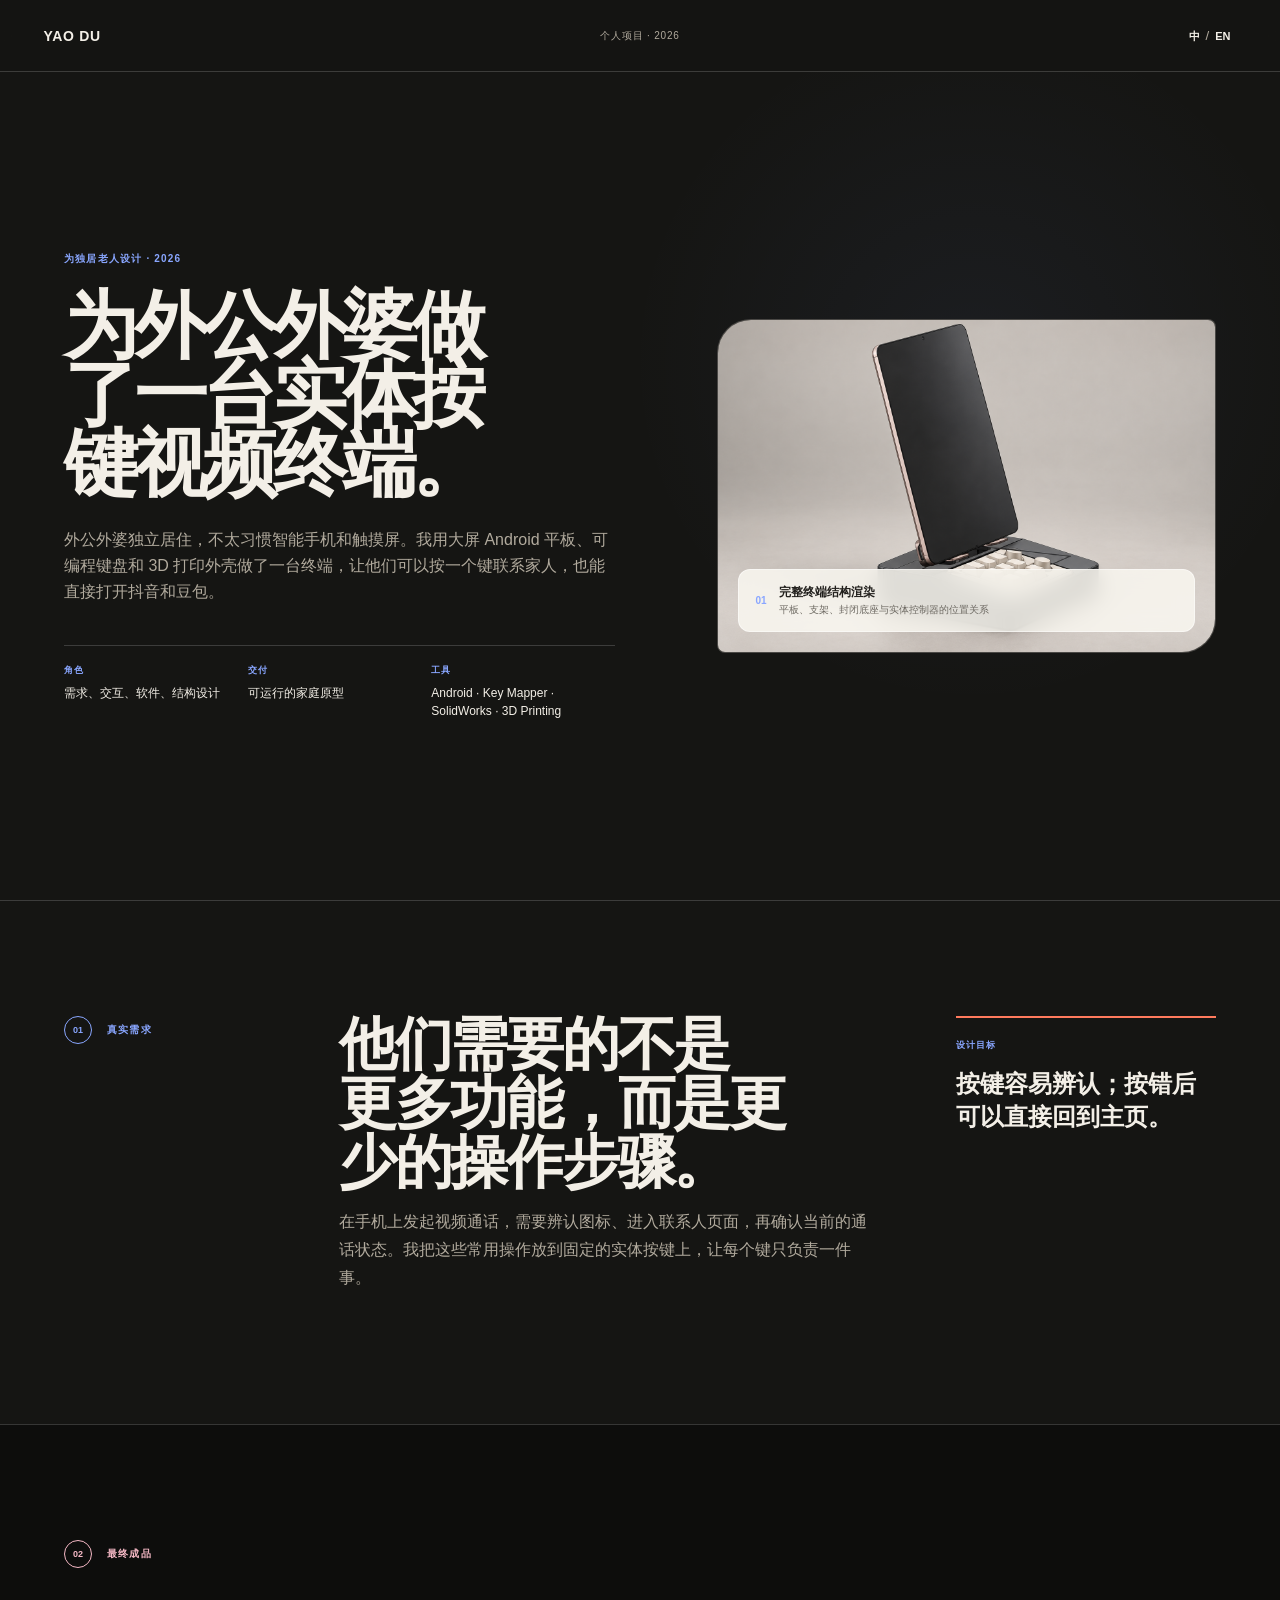
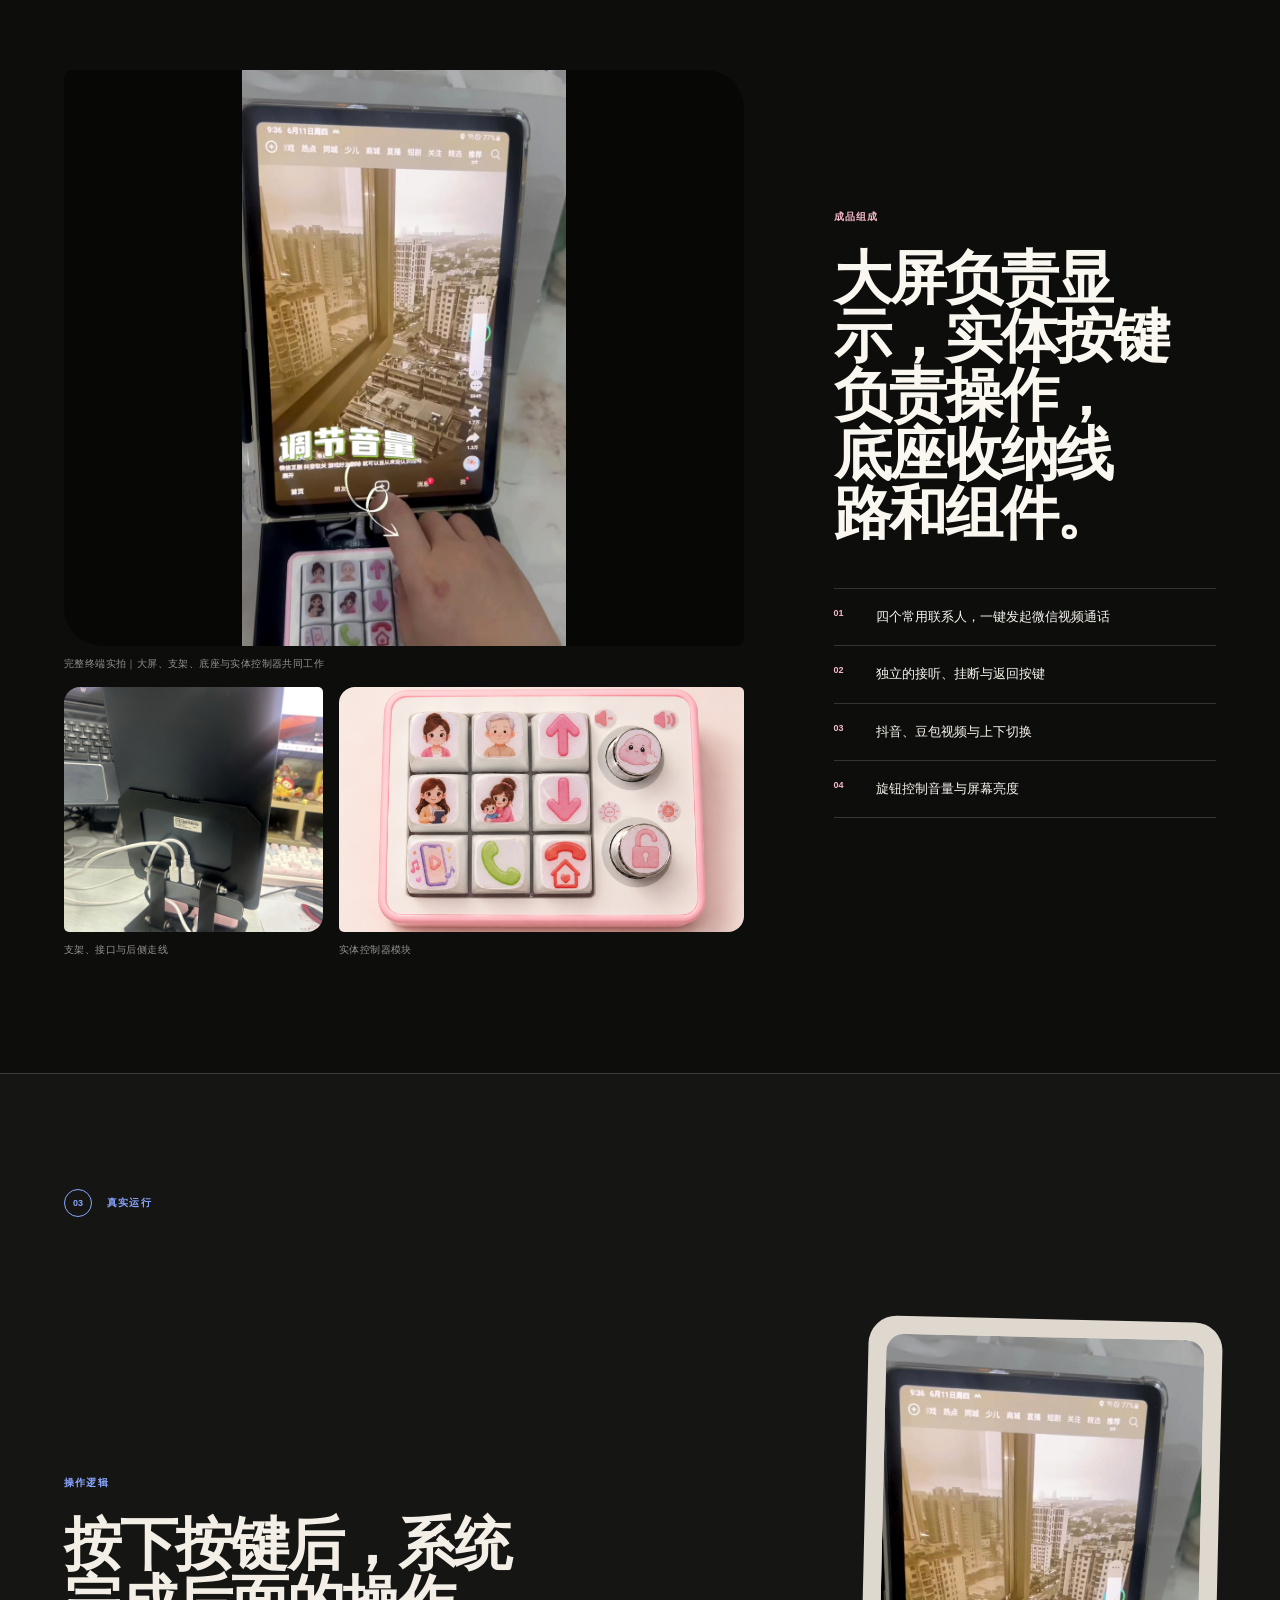
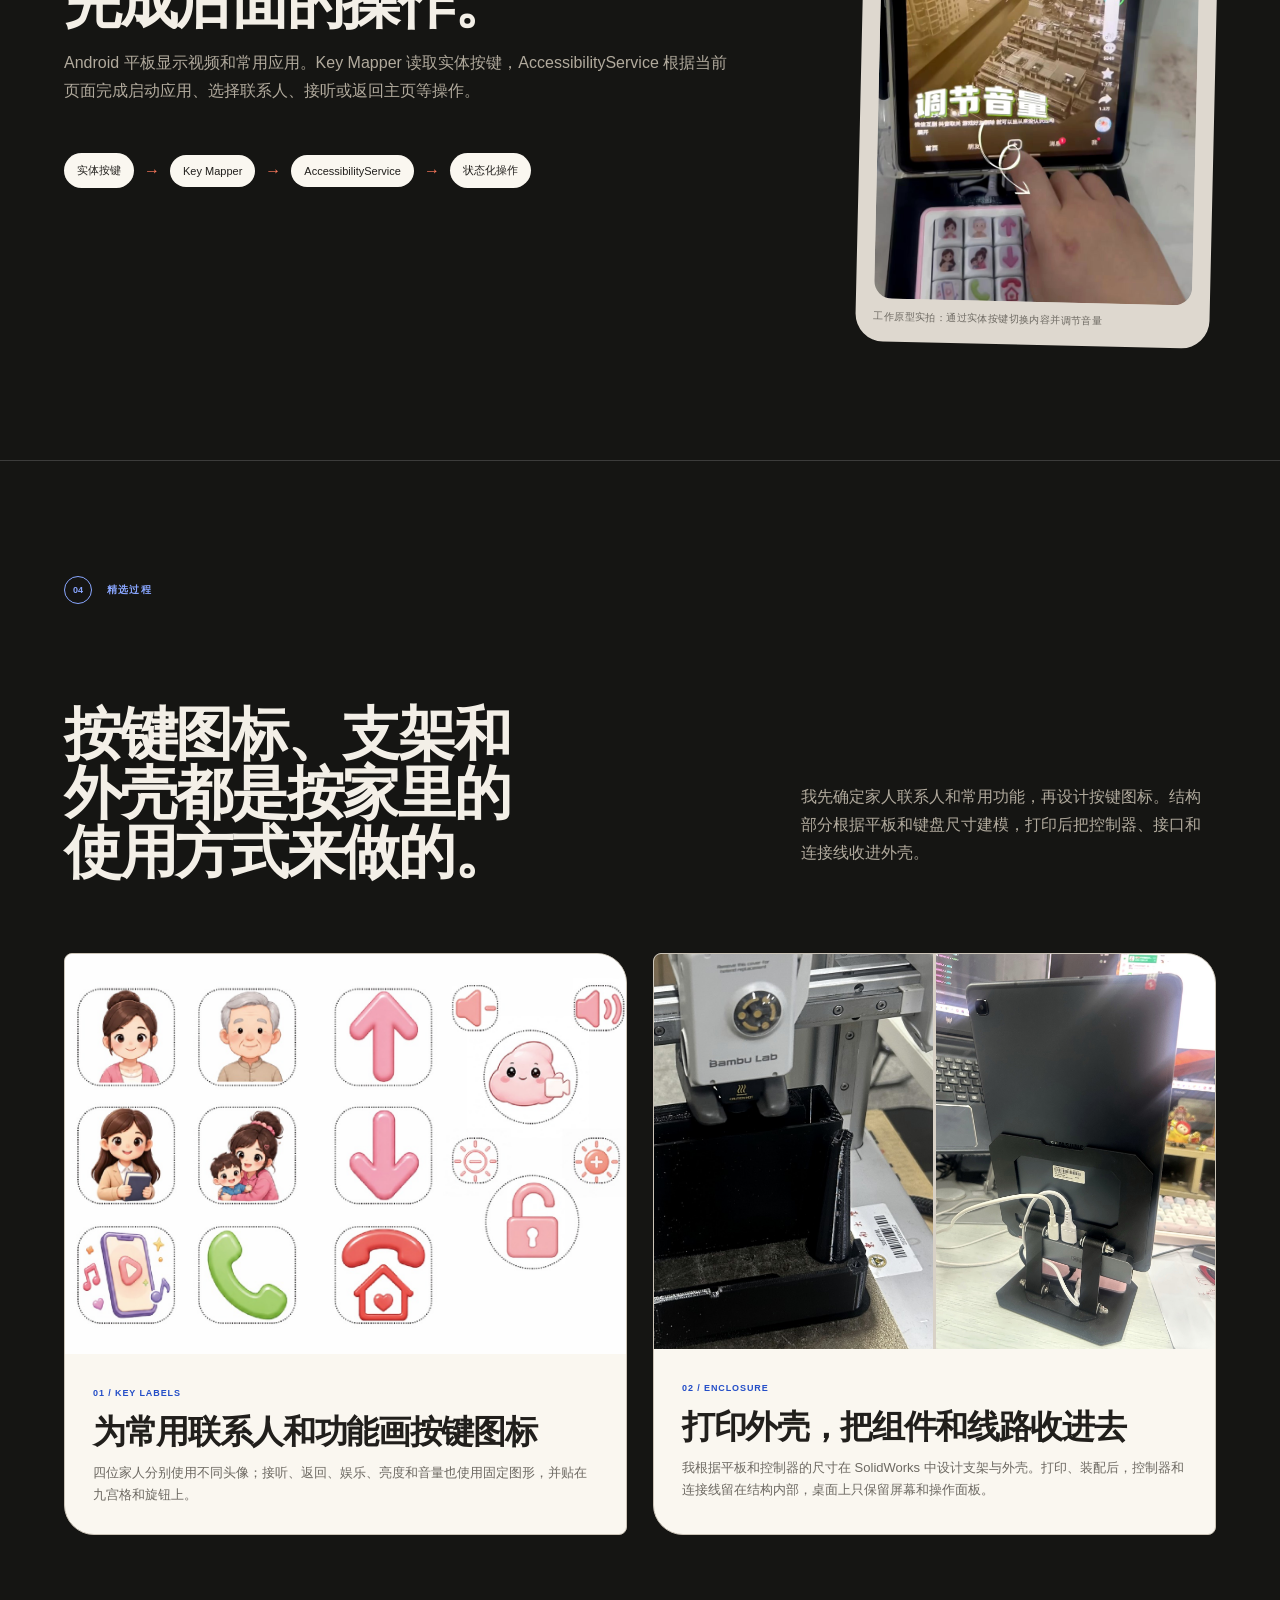
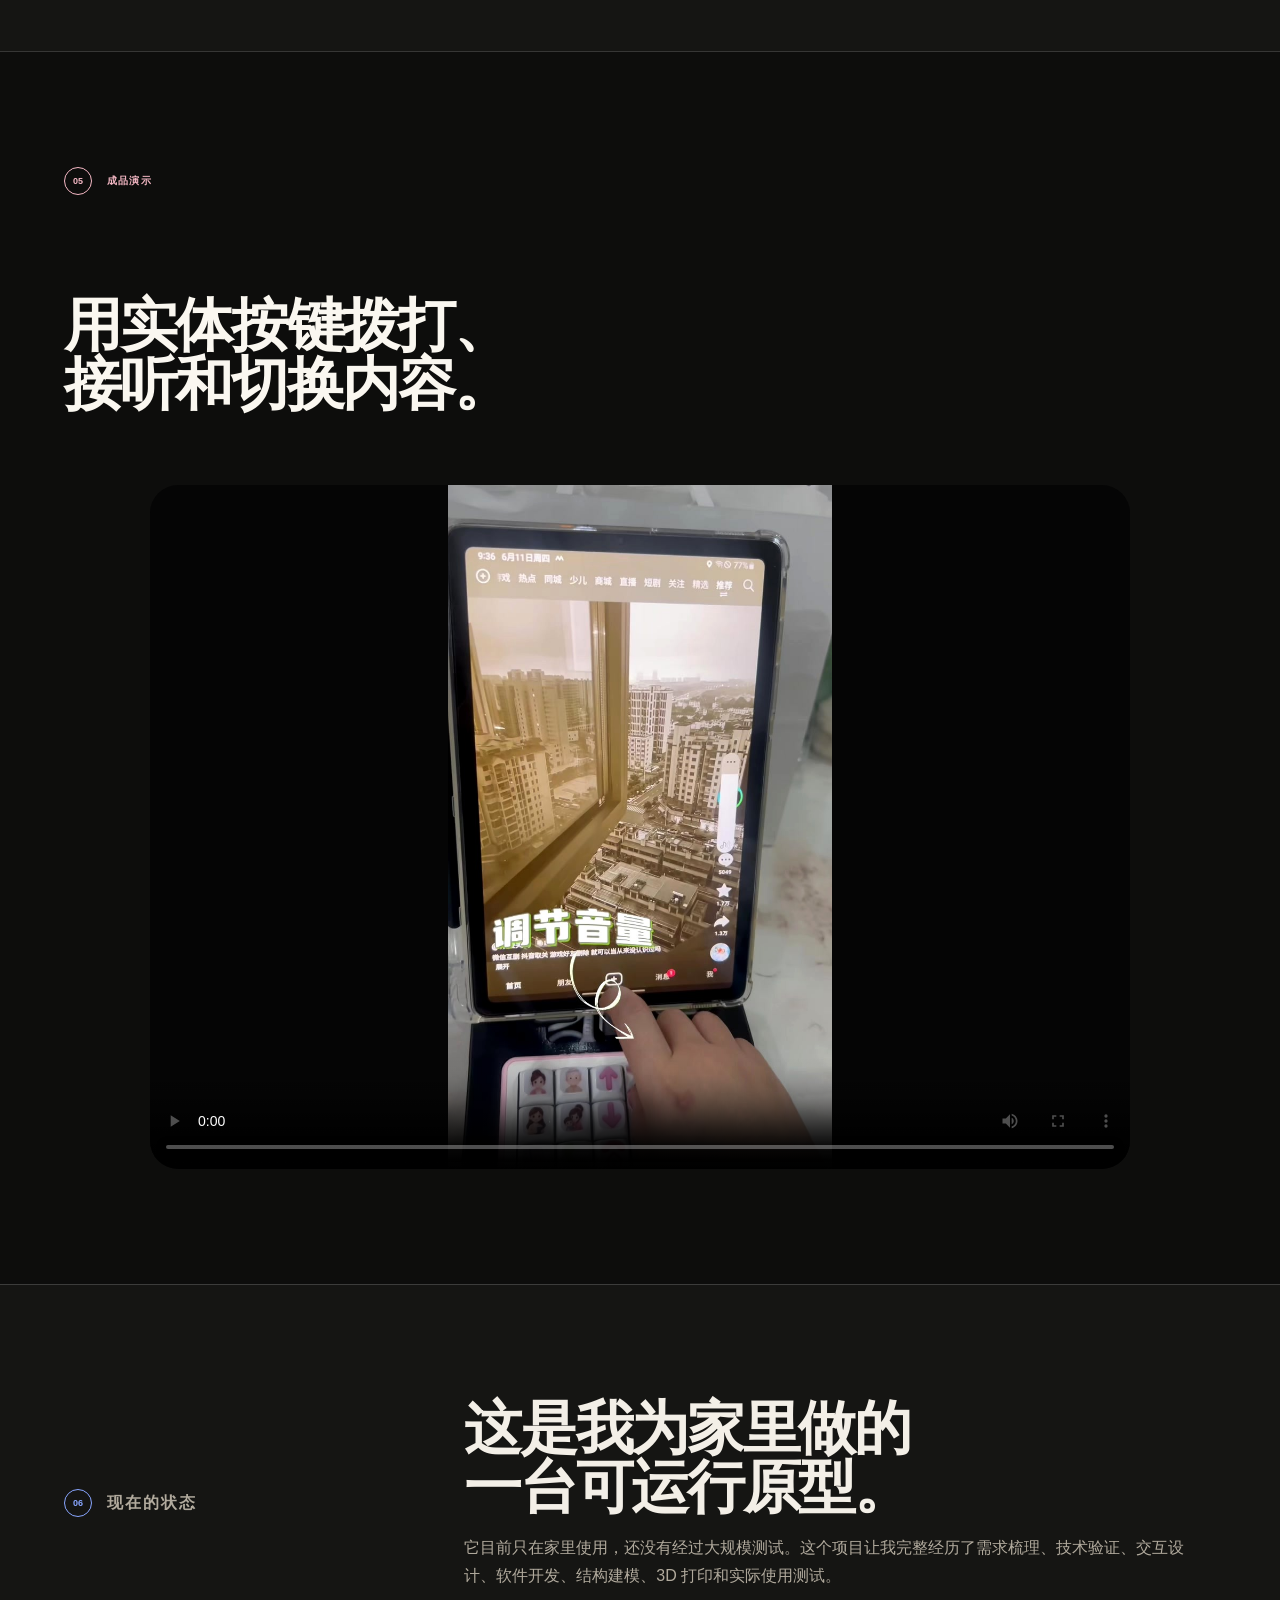
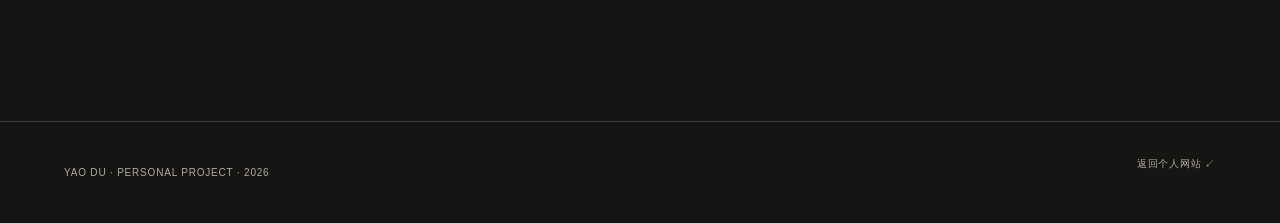
==== commit 9b9c104d: "Simplify prototype demo copy" ====
--- a/elderly-video-terminal.html
+++ b/elderly-video-terminal.html
@@ -114,10 +114,9 @@
       <div class="section-label light"><span>05</span><p data-zh="成品演示" data-en="Prototype demo">成品演示</p></div>
       <div class="demo-head">
         <h2 data-zh="用实体按键拨打、接听和切换内容。" data-en="Calling, answering, and changing content with physical keys.">用实体按键拨打、接听和切换内容。</h2>
-        <p data-zh="下面是成品的实际操作视频。视频中的个人信息已打码，环境杂音也做了处理。" data-en="This is a recording of the working prototype. Personal information is blurred and background noise has been reduced.">下面是成品的实际操作视频。视频中的个人信息已打码，环境杂音也做了处理。</p>
       </div>
       <video controls playsinline preload="metadata" poster="assets/elderly-terminal/prototype-live.jpg">
-        <source src="assets/elderly-terminal/prototype-demo.mp4" type="video/mp4">
+        <source src="assets/elderly-terminal/prototype-demo.mp4?v=2" type="video/mp4">
       </video>
     </section>
 
